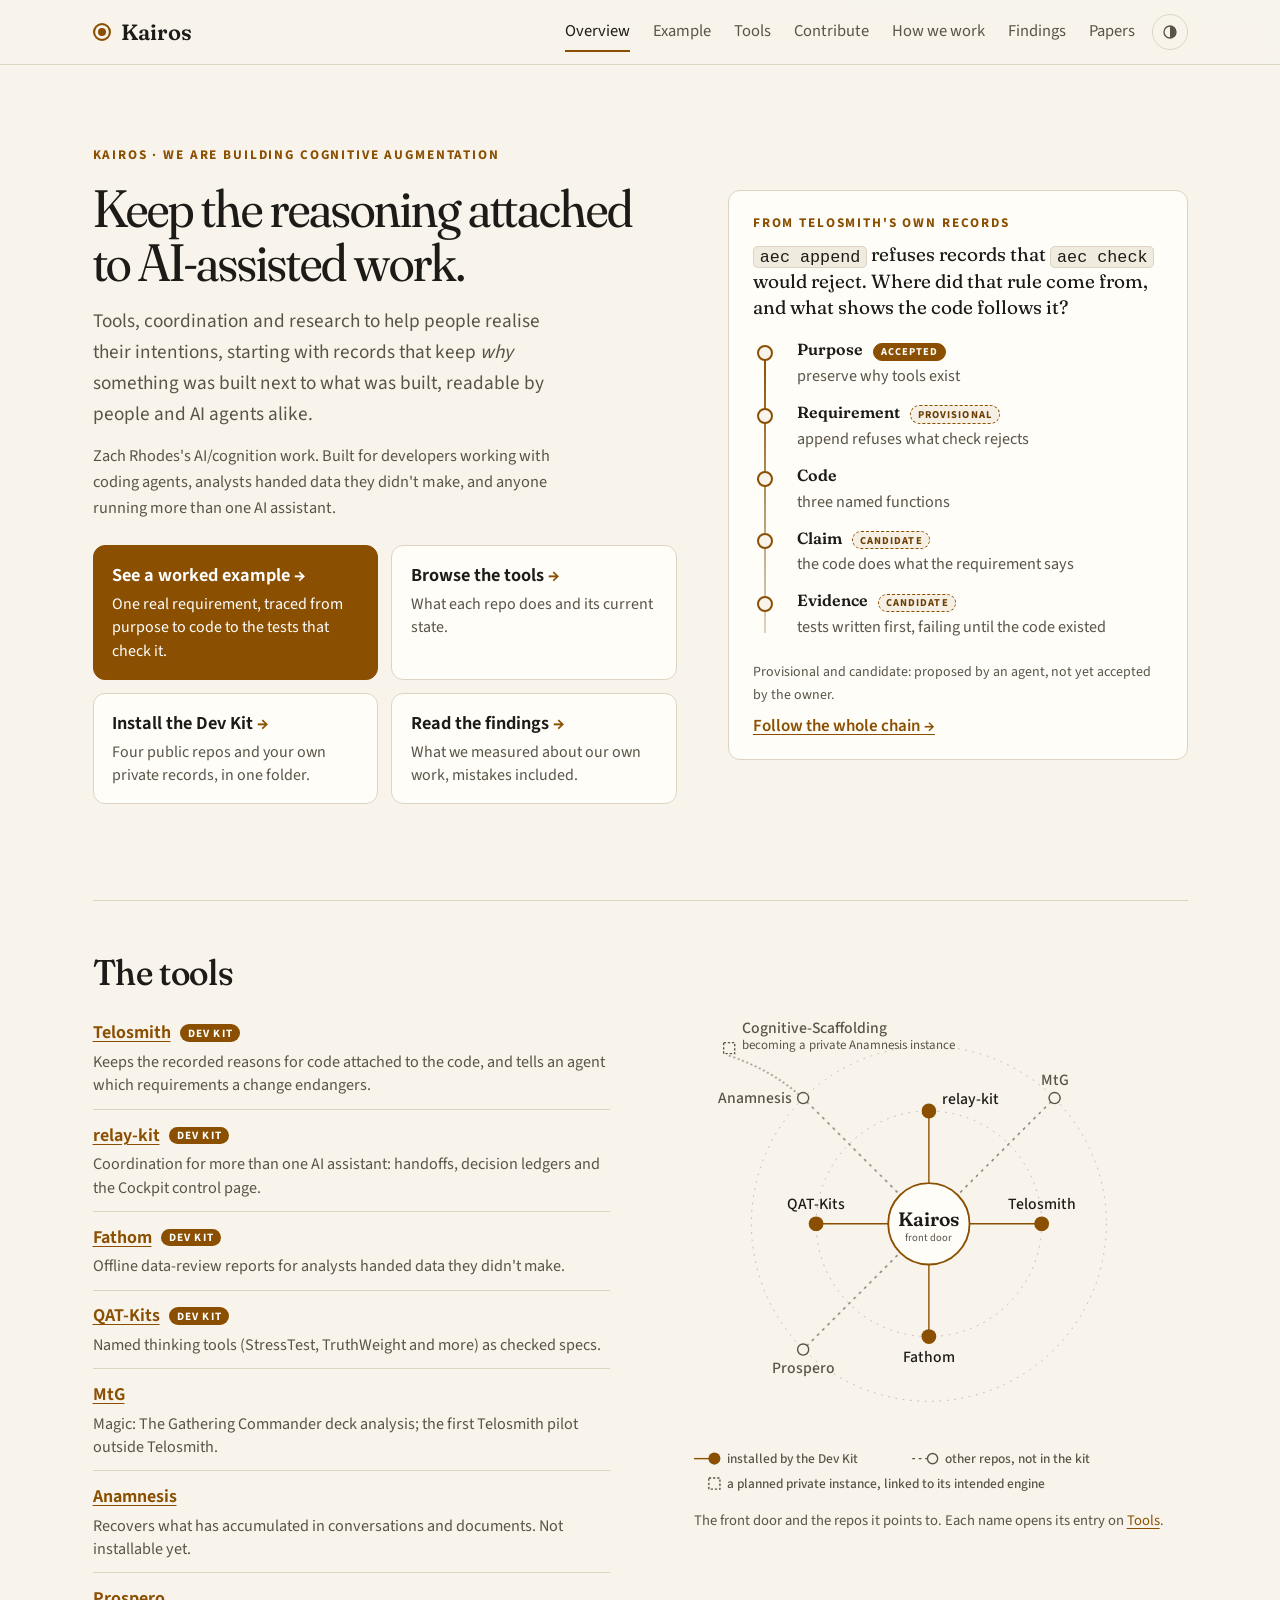
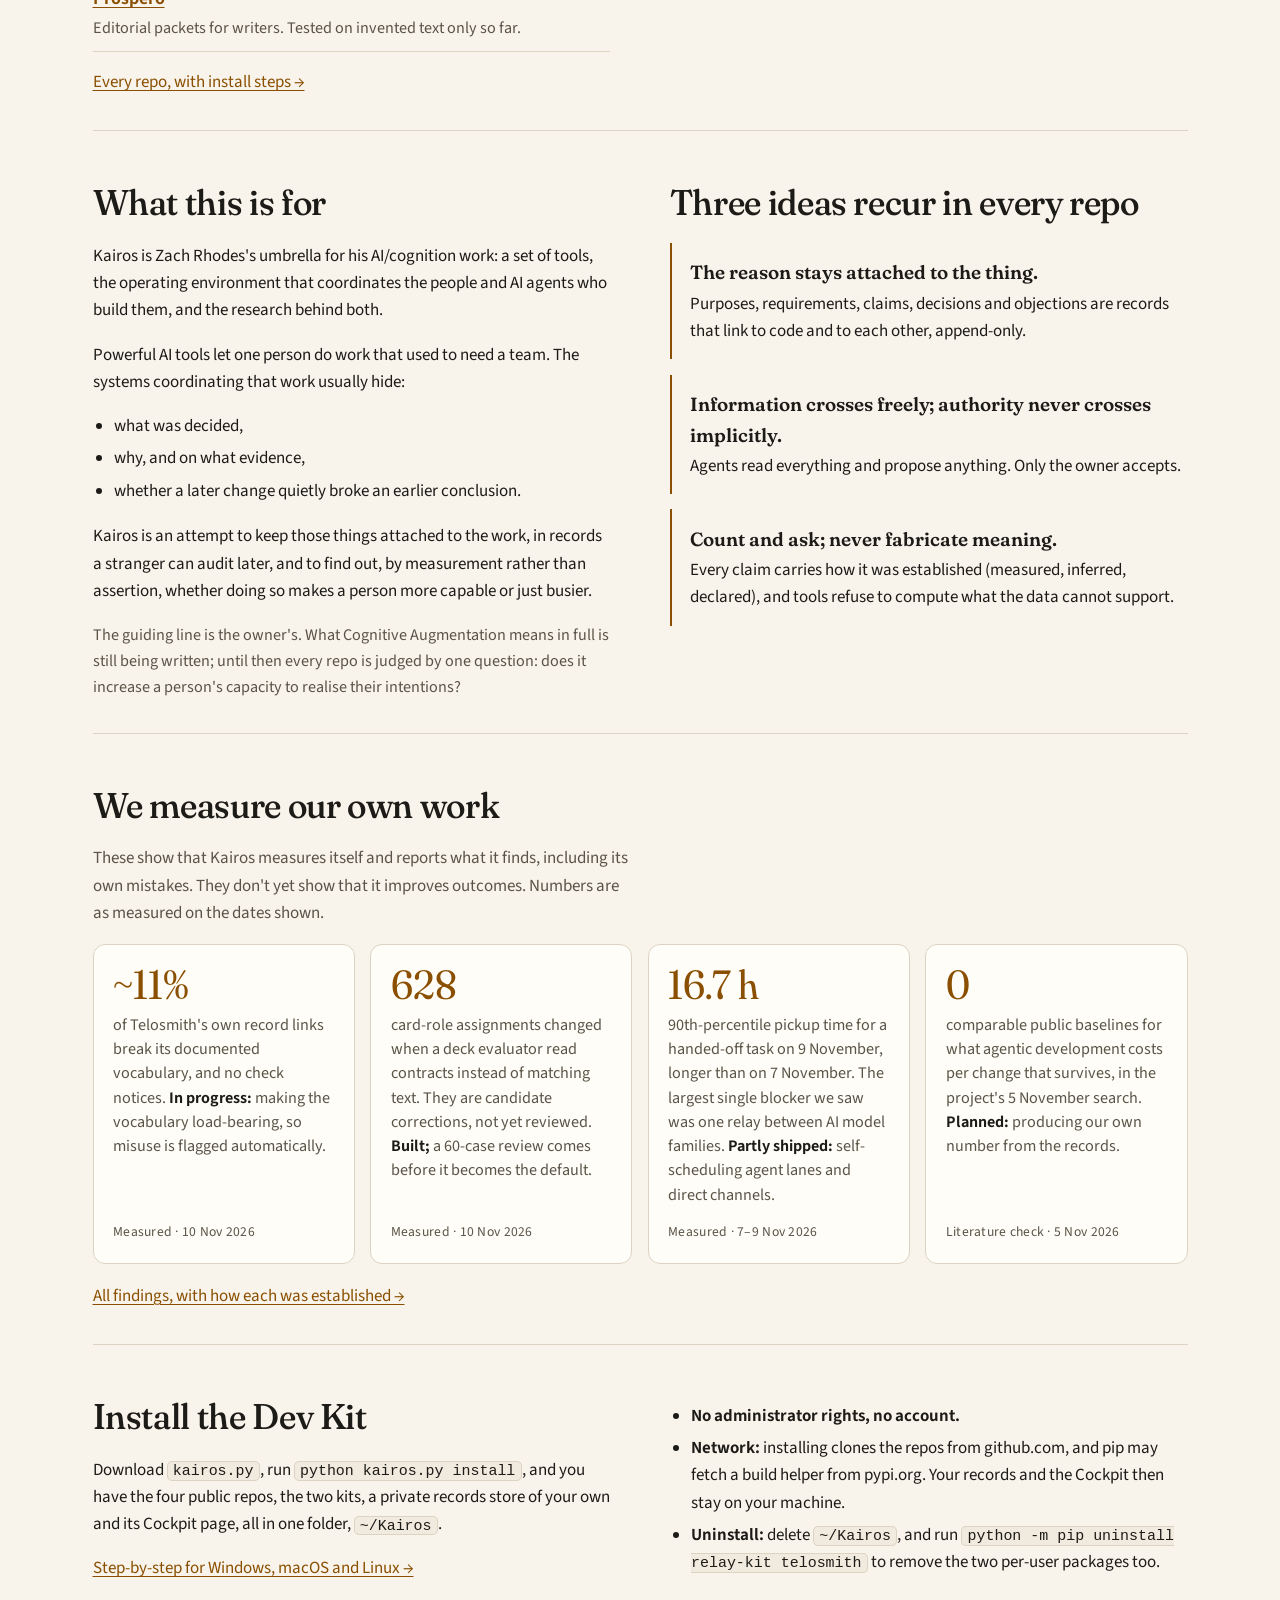
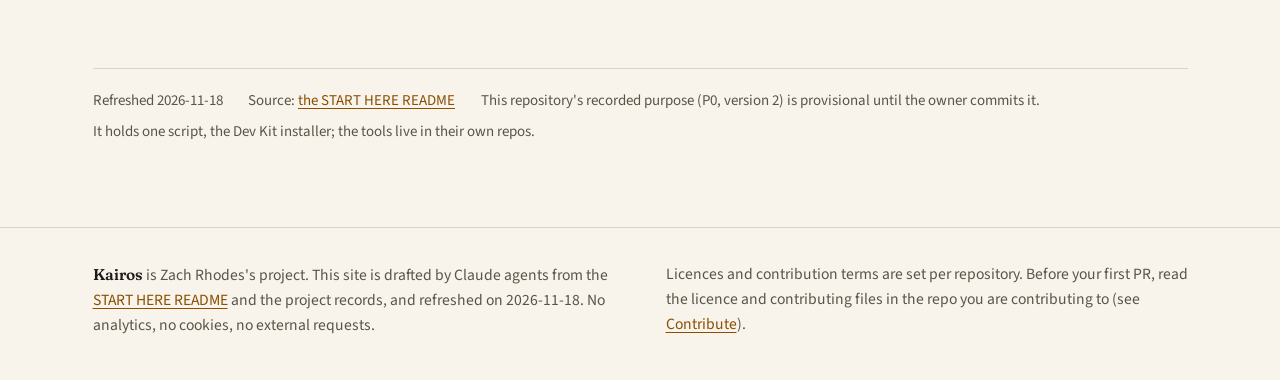
==== docs/index.html @ d4d21a5c "Solid badge for accepted records; brighter step titles in the front-page preview Co-Authored-By: Cla" ====
<!DOCTYPE html>
<html lang="en" class="no-js">
<head>
<meta charset="utf-8">
<meta name="viewport" content="width=device-width, initial-scale=1">
<title>Kairos: building Cognitive Augmentation</title>
<meta name="description" content="Kairos is Zach Rhodes's AI/cognition work: tools, coordination and research to help people realise their intentions.">
<link rel="preload" href="assets/fonts/fraunces.woff2" as="font" type="font/woff2" crossorigin>
<link rel="icon" href="assets/favicon.svg" type="image/svg+xml">
<link rel="stylesheet" href="site.css">
</head>
<body>
<a class="skip" href="#main">Skip to content</a>
<header class="site-header">
  <div class="bar">
    <a class="wordmark" href="index.html"><span class="mark" aria-hidden="true"></span><span class="name">Kairos</span></a>
    <button class="nav-toggle" type="button" aria-expanded="false" aria-controls="site-nav">Menu</button>
    <nav class="site-nav" id="site-nav" aria-label="Site">
      <ul>
        <li><a href="index.html" aria-current="page">Overview</a></li>
        <li><a href="example.html">Example</a></li>
        <li><a href="tools.html">Tools</a></li>
        <li><a href="start.html">Contribute</a></li>
        <li><a href="how-we-work.html">How we work</a></li>
        <li><a href="findings.html">Findings</a></li>
        <li><a href="papers.html">Papers</a></li>
      </ul>
    </nav>
    <button class="theme-toggle" type="button" aria-label="Theme: auto"></button>
  </div>
</header>
<main id="main">

<section class="front" aria-labelledby="hero-title">
  <div class="copy">
    <p class="eyebrow">Kairos &middot; We are building Cognitive Augmentation</p>
    <h1 id="hero-title">Keep the reasoning attached to AI&#8209;assisted work.</h1>
    <p class="lede">Tools, coordination and research to help people realise their intentions, starting with records that keep <em>why</em> something was built next to what was built, readable by people and AI agents alike.</p>
    <p class="about">Zach Rhodes's AI/cognition work. Built for developers working with coding agents, analysts handed data they didn't make, and anyone running more than one AI assistant.</p>
    <nav aria-label="Where to start">
      <ul class="doors">
        <li class="primary"><a href="example.html"><span class="door-title">See a worked example</span><span class="door-text">One real requirement, traced from purpose to code to the tests that check it.</span></a></li>
        <li><a href="#tools"><span class="door-title">Browse the tools</span><span class="door-text">What each repo does and its current state.</span></a></li>
        <li><a href="tools.html#devkit"><span class="door-title">Install the Dev Kit</span><span class="door-text">Four public repos and your own private records, in one folder.</span></a></li>
        <li><a href="findings.html"><span class="door-title">Read the findings</span><span class="door-text">What we measured about our own work, mistakes included.</span></a></li>
      </ul>
    </nav>
  </div>
  <aside class="preview" aria-labelledby="preview-title">
    <p class="eyebrow" id="preview-title">From Telosmith's own records</p>
    <p class="q"><code>aec append</code> refuses records that <code>aec check</code> would reject. Where did that rule come from, and what shows the code follows it?</p>
    <ol class="chain">
      <li class="step"><p class="step-kind">Purpose <span class="tag tag-ok">accepted</span></p><p>preserve why tools exist</p></li>
      <li class="step"><p class="step-kind">Requirement <span class="tag">provisional</span></p><p>append refuses what check rejects</p></li>
      <li class="step"><p class="step-kind">Code</p><p>three named functions</p></li>
      <li class="step"><p class="step-kind">Claim <span class="tag">candidate</span></p><p>the code does what the requirement says</p></li>
      <li class="step"><p class="step-kind">Evidence <span class="tag">candidate</span></p><p>tests written first, failing until the code existed</p></li>
    </ol>
    <p class="preview-note">Provisional and candidate: proposed by an agent, not yet accepted by the owner.</p>
    <p class="more"><a href="example.html">Follow the whole chain &rarr;</a></p>
  </aside>
</section>

<section class="band" id="tools" aria-labelledby="tools-title">
  <h2 id="tools-title">The tools</h2>
  <div class="split">
    <div>
      <ul class="toollist">
        <li><a href="tools.html#telosmith">Telosmith</a> <span class="kit-badge">Dev Kit</span><span>Keeps the recorded reasons for code attached to the code, and tells an agent which requirements a change endangers.</span></li>
        <li><a href="tools.html#relay-kit">relay-kit</a> <span class="kit-badge">Dev Kit</span><span>Coordination for more than one AI assistant: handoffs, decision ledgers and the Cockpit control page.</span></li>
        <li><a href="tools.html#fathom">Fathom</a> <span class="kit-badge">Dev Kit</span><span>Offline data-review reports for analysts handed data they didn't make.</span></li>
        <li><a href="tools.html#qat-kits">QAT-Kits</a> <span class="kit-badge">Dev Kit</span><span>Named thinking tools (StressTest, TruthWeight and more) as checked specs.</span></li>
        <li><a href="tools.html#mtg">MtG</a><span>Magic: The Gathering Commander deck analysis; the first Telosmith pilot outside Telosmith.</span></li>
        <li><a href="tools.html#anamnesis">Anamnesis</a><span>Recovers what has accumulated in conversations and documents. Not installable yet.</span></li>
        <li><a href="tools.html#prospero">Prospero</a><span>Editorial packets for writers. Tested on invented text only so far.</span></li>
      </ul>
      <p class="more"><a href="tools.html">Every repo, with install steps &rarr;</a></p>
    </div>
    <figure class="visual">
  <svg class="map" viewBox="0 0 560 530" role="group" aria-labelledby="map-title" aria-describedby="map-desc">
    <title id="map-title">Map of the Kairos repositories</title>
    <desc id="map-desc">Kairos, the front door, sits at the centre. The Dev Kit installs four public repos, drawn as filled dots on solid lines on the inner ring: relay-kit, Telosmith, Fathom and QAT-Kits. Three other repos, not installed by the kit, are drawn as open dots on dotted lines on the outer ring: Anamnesis, MtG and Prospero. Beyond Anamnesis, joined to it by a dotted line, a small square marks Cognitive-Scaffolding, planned to become the owner's private memory instance of Anamnesis once Anamnesis can create instances. Each name links to its entry on the Tools page.</desc>
    <circle class="ring" cx="280" cy="228" r="122"/>
    <circle class="ring" cx="280" cy="228" r="192"/>
    <path class="spoke" d="M280 228L280 106"/>
    <path class="spoke" d="M280 228L402 228"/>
    <path class="spoke" d="M280 228L280 350"/>
    <path class="spoke" d="M280 228L158 228"/>
    <path class="spoke far" d="M280 228L416 92"/>
    <path class="spoke far" d="M280 228L144 364"/>
    <path class="spoke far" d="M280 228L144 92"/>
    <path class="spoke far inst" d="M139 88Q110 62 64 46"/>
    <g class="hub"><circle cx="280" cy="228" r="44"/><text x="280" y="230">Kairos</text><text class="sub" x="280" y="247">front door</text></g>
    <a href="tools.html#relay-kit" class="node kit"><circle class="dot" cx="280" cy="106" r="8"/><text x="294" y="98" text-anchor="start">relay-kit</text></a>
    <a href="tools.html#telosmith" class="node kit"><circle class="dot" cx="402" cy="228" r="8"/><text x="402" y="212" text-anchor="middle">Telosmith</text></a>
    <a href="tools.html#fathom" class="node kit"><circle class="dot" cx="280" cy="350" r="8"/><text x="280" y="377" text-anchor="middle">Fathom</text></a>
    <a href="tools.html#qat-kits" class="node kit"><circle class="dot" cx="158" cy="228" r="8"/><text x="158" y="212" text-anchor="middle">QAT-Kits</text></a>
    <a href="tools.html#mtg" class="node far" aria-label="MtG: Magic: The Gathering Commander deck analysis"><circle class="dot" cx="416" cy="92" r="6"/><text x="416" y="78" text-anchor="middle">MtG</text></a>
    <a href="tools.html#anamnesis" class="node far"><circle class="dot" cx="144" cy="92" r="6"/><text x="132" y="97" text-anchor="end">Anamnesis</text></a>
    <a href="tools.html#prospero" class="node far"><circle class="dot" cx="144" cy="364" r="6"/><text x="144" y="389" text-anchor="middle">Prospero</text></a>
    <a href="tools.html#cognitive-scaffolding" class="node far inst"><rect class="dot" x="58" y="32" width="12" height="12"/><text x="78" y="22" text-anchor="start">Cognitive-Scaffolding</text><text class="sub" x="78" y="39" text-anchor="start">becoming a private Anamnesis instance</text></a>
    <g class="legend" aria-hidden="true">
      <path class="spoke-key" d="M26 482h22"/><circle class="dot-kit" cx="48" cy="482" r="6.5"/><text x="62" y="487">installed by the Dev Kit</text>
      <path class="spoke-key far" d="M262 482h22"/><circle class="dot-far" cx="284" cy="482" r="5.5"/><text x="297" y="487">other repos, not in the kit</text>
      <rect class="dot-inst" x="42" y="503" width="12" height="12"/><text x="62" y="514">a planned private instance, linked to its intended engine</text>
    </g>
  </svg>
    <figcaption>The front door and the repos it points to. Each name opens its entry on <a href="tools.html">Tools</a>.</figcaption>
  </figure>
  </div>
</section>

<section class="band" aria-labelledby="problem">
  <div class="split">
    <div>
      <h2 id="problem">What this is for</h2>
      <p>Kairos is Zach Rhodes's umbrella for his AI/cognition work: a set of tools, the operating environment that coordinates the people and AI agents who build them, and the research behind both.</p>
      <p>Powerful AI tools let one person do work that used to need a team. The systems coordinating that work usually hide:</p>
      <ul>
        <li>what was decided,</li>
        <li>why, and on what evidence,</li>
        <li>whether a later change quietly broke an earlier conclusion.</li>
      </ul>
      <p>Kairos is an attempt to keep those things attached to the work, in records a stranger can audit later, and to find out, by measurement rather than assertion, whether doing so makes a person more capable or just busier.</p>
      <p class="aside">The guiding line is the owner's. What Cognitive Augmentation means in full is still being written; until then every repo is judged by one question: does it increase a person's capacity to realise their intentions?</p>
    </div>
    <div>
      <h2>Three ideas recur in every repo</h2>
      <ul class="ideas">
        <li><b>The reason stays attached to the thing.</b> Purposes, requirements, claims, decisions and objections are records that link to code and to each other, append-only.</li>
        <li><b>Information crosses freely; authority never crosses implicitly.</b> Agents read everything and propose anything. Only the owner accepts.</li>
        <li><b>Count and ask; never fabricate meaning.</b> Every claim carries how it was established (measured, inferred, declared), and tools refuse to compute what the data cannot support.</li>
      </ul>
    </div>
  </div>
</section>

<section class="band" aria-labelledby="findings">
  <h2 id="findings">We measure our own work</h2>
  <p class="lede-small">These show that Kairos measures itself and reports what it finds, including its own mistakes. They don't yet show that it improves outcomes. Numbers are as measured on the dates shown.</p>
  <ul class="highlights">
    <li><a href="findings.html#ontology"><span class="num">~11%</span><span class="hl-text">of Telosmith's own record links break its documented vocabulary, and no check notices. <b>In progress:</b> making the vocabulary load-bearing, so misuse is flagged automatically.</span><span class="hl-meta">Measured &middot; 10 Nov 2026</span></a></li>
    <li><a href="findings.html#grounding"><span class="num">628</span><span class="hl-text">card-role assignments changed when a deck evaluator read contracts instead of matching text. They are candidate corrections, not yet reviewed. <b>Built;</b> a 60-case review comes before it becomes the default.</span><span class="hl-meta">Measured &middot; 10 Nov 2026</span></a></li>
    <li><a href="findings.html#relay"><span class="num">16.7&nbsp;h</span><span class="hl-text">90th-percentile pickup time for a handed-off task on 9 November, longer than on 7 November. The largest single blocker we saw was one relay between AI model families. <b>Partly shipped:</b> self-scheduling agent lanes and direct channels.</span><span class="hl-meta">Measured &middot; 7&ndash;9 Nov 2026</span></a></li>
    <li><a href="findings.html#tokens"><span class="num">0</span><span class="hl-text">comparable public baselines for what agentic development costs per change that survives, in the project's 5 November search. <b>Planned:</b> producing our own number from the records.</span><span class="hl-meta">Literature check &middot; 5 Nov 2026</span></a></li>
  </ul>
  <p class="more"><a href="findings.html">All findings, with how each was established &rarr;</a></p>
</section>

<section class="band" aria-labelledby="devkit-title">
  <div class="split">
    <div>
      <h2 id="devkit-title">Install the Dev Kit</h2>
      <p>Download <code>kairos.py</code>, run <code>python kairos.py install</code>, and you have the four public repos, the two kits, a private records store of your own and its Cockpit page, all in one folder, <code>~/Kairos</code>.</p>
      <p><a href="tools.html#devkit">Step-by-step for Windows, macOS and Linux &rarr;</a></p>
    </div>
    <div>
      <ul>
        <li><b>No administrator rights, no account.</b></li>
        <li><b>Network:</b> installing clones the repos from github.com, and pip may fetch a build helper from pypi.org. Your records and the Cockpit then stay on your machine.</li>
        <li><b>Uninstall:</b> delete <code>~/Kairos</code>, and run <code>python -m pip uninstall relay-kit telosmith</code> to remove the two per-user packages too.</li>
      </ul>
    </div>
  </div>
</section>

<p class="status-strip" aria-label="Site status">
  <span>Refreshed 2026-11-18</span>
  <span>Source: <a href="https://github.com/eraevous/kairos/blob/main/README.md">the START HERE README</a></span>
  <span>This repository's recorded purpose (P0, version 2) is provisional until the owner commits it.</span>
  <span>It holds one script, the Dev Kit installer; the tools live in their own repos.</span>
</p>

</main>

<footer class="site-footer">
  <div class="inner">
    <p><span class="name">Kairos</span> is Zach Rhodes's project. This site is drafted by Claude agents from the <a href="https://github.com/eraevous/kairos/blob/main/README.md">START HERE README</a> and the project records, and refreshed on 2026-11-18. No analytics, no cookies, no external requests.</p>
    <p>Licences and contribution terms are set per repository. Before your first PR, read the licence and contributing files in the repo you are contributing to (see <a href="start.html#cla">Contribute</a>).</p>
  </div>
</footer>

<script src="site.js"></script>
</body>
</html>
---- docs/site.css ----
/* Kairos landing site. One stylesheet, no external requests.
   Direction "Instrument" (HO-KAI-20261118-07CY): dark-first editorial, warm paper in light mode,
   amber accent kept from the Cockpit theme (assets/theme-amber.json).
   Type: Fraunces (display) and Source Sans 3 (text), self-hosted under assets/fonts/ (SIL OFL 1.1).
   Theme: follows the system unless the visitor picks one; site.js sets [data-theme] on <html>.
   Every colour pair used for text meets WCAG AA (4.5:1 body, 3:1 large); see the PR for the measured ratios. */

@font-face {
  font-family: "Fraunces";
  src: url("assets/fonts/fraunces.woff2") format("woff2");
  font-weight: 300 700;
  font-display: swap;
}
@font-face {
  font-family: "Source Sans 3";
  src: url("assets/fonts/sourcesans3.woff2") format("woff2");
  font-weight: 200 900;
  font-display: swap;
}

/* ------------------------------------------------------------ tokens */

:root {
  --serif: "Fraunces", Georgia, "Times New Roman", serif;
  --sans: "Source Sans 3", system-ui, -apple-system, "Segoe UI", Roboto, sans-serif;
  --mono: ui-monospace, "SF Mono", "Cascadia Mono", Menlo, Consolas, monospace;

  /* dark (default) */
  --bg: #0f1115;
  --surface: #171b22;
  --surface-2: #1e232c;
  --ink: #ece6da;
  --mute: #aaa497;
  --line: #2c323c;
  --accent: #f0b552;
  --accent-ink: #1a1205;     /* text on a filled accent */
  --accent-soft: rgba(240, 181, 82, .12);
  --link: #f3c172;
  --code-bg: #12151b;
  --label-ink: #f5d08f;
  --label-bg: rgba(240, 181, 82, .10);
  --glow: rgba(240, 181, 82, .08);
  color-scheme: dark;

  --radius: 12px;
  --wrap: 1180px;
  --gutter: clamp(1.1rem, 4vw, 2.5rem);
  --measure: 68ch;
}

@media (prefers-color-scheme: light) {
  :root:not([data-theme="dark"]) {
    --bg: #f8f4ec;
    --surface: #fffdf8;
    --surface-2: #f1ebdf;
    --ink: #1d1b17;
    --mute: #5a5447;
    --line: #dcd3c2;
    --accent: #8a4f00;
    --accent-ink: #ffffff;
    --accent-soft: rgba(138, 79, 0, .08);
    --link: #8a4f00;
    --code-bg: #f1ebdf;
    --label-ink: #6b3d00;
    --label-bg: rgba(138, 79, 0, .08);
    --glow: rgba(138, 79, 0, .05);
    color-scheme: light;
  }
}
:root[data-theme="light"] {
  --bg: #f8f4ec;
  --surface: #fffdf8;
  --surface-2: #f1ebdf;
  --ink: #1d1b17;
  --mute: #5a5447;
  --line: #dcd3c2;
  --accent: #8a4f00;
  --accent-ink: #ffffff;
  --accent-soft: rgba(138, 79, 0, .08);
  --link: #8a4f00;
  --code-bg: #f1ebdf;
  --label-ink: #6b3d00;
  --label-bg: rgba(138, 79, 0, .08);
  --glow: rgba(138, 79, 0, .05);
  color-scheme: light;
}

/* ------------------------------------------------------------ base */

*, *::before, *::after { box-sizing: border-box; }

html {
  background: var(--bg);
  color: var(--ink);
  font: 400 1.0625rem/1.6 var(--sans);
  -webkit-text-size-adjust: 100%;
  text-rendering: optimizeLegibility;
}
body {
  margin: 0;
  min-height: 100vh;
  display: flex;
  flex-direction: column;
  background: radial-gradient(1100px 620px at 88% -10%, var(--glow), transparent 70%) no-repeat;
}
main { flex: 1; width: 100%; max-width: var(--wrap); margin: 0 auto; padding: 0 var(--gutter) 4rem; }

h1, h2, h3, h4 { font-family: var(--serif); font-weight: 500; line-height: 1.15; letter-spacing: -.01em; margin: 2.2em 0 .55em; text-wrap: balance; }
h1 { font-size: clamp(2.3rem, 5vw, 3.6rem); font-weight: 400; letter-spacing: -.02em; font-variation-settings: "opsz" 144; margin-top: 0; }
h2 { font-size: clamp(1.6rem, 3vw, 2.1rem); font-variation-settings: "opsz" 72; }
h3 { font-size: 1.3rem; font-variation-settings: "opsz" 36; }
h4 { font-family: var(--sans); font-size: .8rem; font-weight: 700; text-transform: uppercase; letter-spacing: .1em; color: var(--mute); margin: 1.4em 0 .5em; }

p, li, dd, figcaption { max-width: var(--measure); }
p { margin: 0 0 1em; }
ul, ol { padding-left: 1.25rem; margin: 0 0 1.1em; }
li { margin: .3em 0; }
li > ul, li > ol { margin: .3em 0 .4em; }
b, strong { font-weight: 650; }
em { font-style: italic; }

a { color: var(--link); text-decoration-thickness: 1px; text-underline-offset: .18em; }
a:hover { text-decoration-thickness: 2px; }
:focus-visible { outline: 3px solid var(--accent); outline-offset: 3px; border-radius: 4px; }

code { font-family: var(--mono); font-size: .88em; background: var(--code-bg); border: 1px solid var(--line); border-radius: 5px; padding: .05em .35em; overflow-wrap: anywhere; }
pre { background: var(--code-bg); border: 1px solid var(--line); border-radius: 10px; padding: .9rem 1rem; overflow-x: auto; max-width: 100%; font-size: .85rem; line-height: 1.55; -webkit-overflow-scrolling: touch; }
pre code { background: none; border: 0; padding: 0; font-size: inherit; overflow-wrap: normal; white-space: pre; }
hr { border: 0; border-top: 1px solid var(--line); margin: 2.5rem 0; }
img { max-width: 100%; height: auto; }

.skip { position: absolute; left: -9999px; top: .75rem; z-index: 10; background: var(--accent); color: var(--accent-ink); padding: .55rem 1rem; border-radius: 8px; font-weight: 650; }
.skip:focus { left: .75rem; }
.visually-hidden { position: absolute !important; width: 1px; height: 1px; overflow: hidden; clip: rect(0 0 0 0); white-space: nowrap; }

/* ------------------------------------------------------------ header */

.site-header { border-bottom: 1px solid var(--line); background: color-mix(in srgb, var(--bg) 88%, transparent); position: sticky; top: 0; z-index: 5; backdrop-filter: blur(8px); -webkit-backdrop-filter: blur(8px); }
.site-header .bar { max-width: var(--wrap); margin: 0 auto; padding: 0 var(--gutter); min-height: 64px; display: flex; align-items: center; gap: 1rem; flex-wrap: wrap; }
.wordmark { display: inline-flex; align-items: center; gap: .6rem; color: var(--ink); text-decoration: none; font: 600 1.3rem var(--serif); letter-spacing: .01em; margin-right: auto; padding: .4rem 0; }
.mark { width: 18px; height: 18px; border-radius: 50%; border: 2px solid var(--accent); box-shadow: inset 0 0 0 3px var(--bg), inset 0 0 0 9px var(--accent); flex: none; }
.site-nav ul { list-style: none; margin: 0; padding: 0; display: flex; gap: .25rem 1.35rem; flex-wrap: wrap; }
.site-nav li { margin: 0; }
.site-nav a { color: var(--mute); text-decoration: none; font-size: .97rem; padding: .35rem 0; display: inline-block; border-bottom: 2px solid transparent; }
.site-nav a:hover { color: var(--ink); }
.site-nav a[aria-current="page"] { color: var(--ink); border-bottom-color: var(--accent); }

.theme-toggle, .nav-toggle { font: inherit; font-size: .9rem; color: var(--mute); background: transparent; border: 1px solid var(--line); border-radius: 999px; cursor: pointer; min-height: 36px; }
.theme-toggle { width: 36px; padding: 0; display: inline-grid; place-items: center; }
.theme-toggle svg { width: 18px; height: 18px; }
.theme-toggle:hover, .nav-toggle:hover { color: var(--ink); border-color: var(--mute); }
.nav-toggle { display: none; padding: 0 .9rem; }
.glyph { display: none; }

@media (max-width: 860px) {
  .js .nav-toggle { display: inline-block; }
  .js .site-nav { display: none; flex-basis: 100%; padding: .25rem 0 1rem; }
  .js .site-nav.open { display: block; }
  .site-nav ul { flex-direction: column; gap: 0; }
  .site-nav a { display: block; padding: .6rem 0; font-size: 1.05rem; border-bottom: 1px solid var(--line); }
  .site-nav a[aria-current="page"] { border-bottom-color: var(--line); color: var(--accent); }
}
@media (min-width: 861px) {
  .site-nav { order: 2; }
  .theme-toggle { order: 3; }
}

/* ------------------------------------------------------------ footer */

.site-footer { border-top: 1px solid var(--line); color: var(--mute); font-size: .92rem; }
.site-footer .inner { max-width: var(--wrap); margin: 0 auto; padding: 2rem var(--gutter) 2.5rem; display: grid; gap: .5rem 3rem; grid-template-columns: repeat(auto-fit, minmax(280px, 1fr)); }
.site-footer p { margin: 0; }
.site-footer .name { font-family: var(--serif); font-weight: 600; color: var(--ink); }

/* ------------------------------------------------------------ page header */

.statement { padding: clamp(2.5rem, 7vw, 4.5rem) 0 1.5rem; border-bottom: 1px solid var(--line); margin-bottom: 2rem; }
.statement p { font-size: 1.15rem; color: var(--mute); }
.statement .lede { font-size: clamp(1.15rem, 1.8vw, 1.35rem); color: var(--ink); }
.eyebrow { font: 700 .78rem var(--sans); text-transform: uppercase; letter-spacing: .14em; color: var(--accent); margin: 0 0 1rem; }
.aside { color: var(--mute); font-size: .95rem; }
.lede-small { color: var(--mute); }

/* ------------------------------------------------------------ front page */

.front { display: grid; grid-template-columns: minmax(0, 1.12fr) minmax(0, .88fr); gap: 2rem 3rem; align-items: center; min-height: calc(100svh - 65px); padding: 1.6rem 0 2.5rem; }
.front h1 { font-size: clamp(2.4rem, 4.1vw, 3.3rem); line-height: 1.03; margin: 0; }
.front .lede { font-size: clamp(1.08rem, 1.5vw, 1.2rem); color: var(--mute); max-width: 46ch; margin: 1rem 0 .8rem; }
.front .about { color: var(--mute); font-size: .96rem; max-width: 60ch; margin: 0 0 1.4rem; }
.front .note { font-size: .82rem; color: var(--mute); margin: 1rem 0 0; }

.doors { list-style: none; padding: 0; margin: 0; display: grid; grid-template-columns: 1fr 1fr; gap: .75rem; }
.doors li { margin: 0; max-width: none; }
.doors a { display: block; height: 100%; padding: .9rem 1.1rem .95rem; border: 1px solid var(--line); border-radius: var(--radius); background: var(--surface); color: var(--ink); text-decoration: none; transition: border-color .2s ease, transform .2s ease, background-color .2s ease; }
.doors a:hover { border-color: var(--accent); transform: translateY(-2px); }
.door-title { display: block; font-weight: 650; font-size: 1.08rem; }
.door-title::after { content: " \2192"; color: var(--accent); }
.door-text { display: block; color: var(--mute); font-size: .94rem; line-height: 1.45; margin-top: .15rem; }
.doors .primary a { background: var(--accent); border-color: var(--accent); }
.doors .primary .door-title, .doors .primary .door-title::after, .doors .primary .door-text { color: var(--accent-ink); }

.visual { margin: 0; }
.visual figcaption { color: var(--mute); font-size: .86rem; text-align: center; margin: .4rem auto 0; }

/* the repo map (inline SVG) */
.map { width: 100%; height: auto; display: block; overflow: visible; }
.map .ring { fill: none; stroke: var(--mute); stroke-opacity: .35; stroke-width: 1; stroke-dasharray: 2 6; }
.map .spoke { fill: none; stroke: var(--accent); stroke-width: 1.5; }
.map .spoke.far { stroke: var(--mute); stroke-opacity: .8; stroke-dasharray: 3 5; }
.map .hub circle { fill: var(--surface); stroke: var(--accent); stroke-width: 2; }
.map text { fill: var(--ink); font: 500 17px var(--sans); }
.map .hub text { font: 600 21px var(--serif); text-anchor: middle; }
.map .hub .sub { font: 400 11.5px var(--sans); fill: var(--mute); }
.map .kit .dot { fill: var(--accent); }
.map .far .dot { fill: var(--bg); stroke: var(--mute); stroke-width: 1.5; }
.map .far text { fill: var(--mute); }
.map a:hover text, .map a:focus text { fill: var(--accent); text-decoration: underline; }
.map a:focus { outline: none; }
.map a:focus-visible .dot { stroke: var(--accent); stroke-width: 4; }
.map .legend text { font-size: 14.5px; fill: var(--mute); }
.map .legend .dot-kit { fill: var(--accent); }
.map .legend .dot-far { fill: var(--bg); stroke: var(--mute); stroke-width: 1.5; }
.map .legend .spoke-key { stroke: var(--accent); stroke-width: 1.5; }
.map .legend .spoke-key.far { stroke: var(--mute); stroke-dasharray: 3 4; }
.map .inst .dot, .map .legend .dot-inst { fill: var(--bg); stroke: var(--mute); stroke-width: 1.5; stroke-dasharray: 2.5 2; }
.map .inst .sub { font: 400 14px var(--sans); fill: var(--mute); }
.map .spoke.far.inst { stroke-dasharray: 1.5 3.5; stroke-width: 1.8; }

@media (prefers-reduced-motion: no-preference) {
  .map .spoke { stroke-dasharray: 220; stroke-dashoffset: 220; animation: draw 1.1s cubic-bezier(.3, .7, .3, 1) .15s forwards; }
  .map .spoke.far { stroke-dasharray: 3 5; stroke-dashoffset: 0; animation: fade .9s ease .8s both; }
  .map .node { animation: fade .6s ease both; }
  .map .kit { animation-delay: .7s; }
  .map .far { animation-delay: 1s; }
  .front .copy > * { animation: rise .7s cubic-bezier(.2, .7, .2, 1) both; }
  .front .copy > :nth-child(2) { animation-delay: .06s; }
  .front .copy > :nth-child(3) { animation-delay: .12s; }
  .front .copy > :nth-child(4) { animation-delay: .18s; }
  .front .copy > :nth-child(5) { animation-delay: .24s; }
}
@keyframes draw { to { stroke-dashoffset: 0; } }
@keyframes fade { from { opacity: 0; } to { opacity: 1; } }
@keyframes rise { from { opacity: 0; transform: translateY(10px); } to { opacity: 1; transform: none; } }
@media (prefers-reduced-motion: reduce) {
  *, *::before, *::after { animation: none !important; transition: none !important; scroll-behavior: auto !important; }
}

/* below the fold on the front page */
.band { padding: 3rem 0 1rem; border-top: 1px solid var(--line); }
.band > h2:first-child { margin-top: 0; }
.split { display: grid; grid-template-columns: minmax(0, 1fr) minmax(0, 1fr); gap: 1rem 3.5rem; }
.split > * { min-width: 0; }

.ideas { list-style: none; padding: 0; }
.ideas > li { padding: .85rem 0 .85rem 1.1rem; border-left: 2px solid var(--accent); margin: 0 0 .9rem; }
.ideas > li > b:first-child { display: block; font-family: var(--serif); font-weight: 600; font-size: 1.12rem; margin-bottom: .15rem; }

.highlights { list-style: none; padding: 0; display: grid; grid-template-columns: repeat(auto-fit, minmax(240px, 1fr)); gap: .9rem; }
.highlights li { margin: 0; max-width: none; }
.highlights a { display: flex; flex-direction: column; gap: .45rem; height: 100%; padding: 1.15rem 1.15rem 1.2rem; border: 1px solid var(--line); border-radius: var(--radius); background: var(--surface); color: var(--ink); text-decoration: none; transition: border-color .2s ease; }
.highlights a:hover { border-color: var(--accent); }
.num { font: 400 2.4rem/1 var(--serif); font-variation-settings: "opsz" 144; color: var(--accent); font-variant-numeric: lining-nums; }
.hl-text { color: var(--mute); font-size: .95rem; line-height: 1.5; }
.hl-text b { color: var(--ink); }
.more { margin-top: 1rem; }

.devkit { border: 1px solid var(--line); border-radius: var(--radius); background: var(--surface); padding: 1.4rem 1.5rem; }
.devkit p { margin: .5rem 0 0; }
.devkit .door-title { font-size: 1.25rem; font-family: var(--serif); font-weight: 600; color: var(--ink); text-decoration: none; }

.status-strip { display: flex; flex-wrap: wrap; gap: .4rem 1.5rem; color: var(--mute); font-size: .88rem; border-top: 1px solid var(--line); padding-top: 1.2rem; margin-top: 3rem; max-width: none; }

/* ------------------------------------------------------------ tools (repo cards) */

.repo { display: grid; grid-template-columns: minmax(0, 1.05fr) minmax(0, .95fr); gap: 1rem 2.5rem; padding: 2rem 0; border-top: 1px solid var(--line); scroll-margin-top: 80px; }
.repo > div { min-width: 0; }
.repo:not(:has(.install)) { grid-template-columns: minmax(0, 1fr); }
.repo h3 { margin: 0 0 .5rem; font-size: 1.55rem; }
.repo h3 a { color: var(--ink); text-decoration-color: var(--accent); }
.repo .what { font-size: 1.04rem; }
#devkit { background: var(--surface); border: 1px solid var(--line); border-radius: var(--radius); padding: 1.6rem 1.6rem 1.2rem; margin-bottom: 1rem; }
#devkit h3 { color: var(--accent); }
.repo dl { display: grid; grid-template-columns: max-content minmax(0, 1fr); gap: .5rem 1.2rem; margin: 1rem 0 0; font-size: .97rem; }
.repo dt { color: var(--mute); font-size: .8rem; font-weight: 700; text-transform: uppercase; letter-spacing: .08em; padding-top: .2rem; }
.repo dd { margin: 0; }
.state { display: inline; background: var(--accent-soft); border-radius: 6px; padding: .1rem .4rem; -webkit-box-decoration-break: clone; box-decoration-break: clone; }
.state.pending { background: transparent; border: 1px dashed var(--line); }
.private { font: 500 .85rem var(--sans); color: var(--mute); }
.install h4:first-child { margin-top: .2rem; }
.install > p { font-size: .95rem; color: var(--mute); }

/* ------------------------------------------------------------ findings */

.finding { display: grid; grid-template-columns: minmax(0, 15rem) minmax(0, 1fr); gap: .5rem 2.5rem; padding: 2.2rem 0; border-top: 1px solid var(--line); scroll-margin-top: 80px; }
.finding > * { grid-column: 2; min-width: 0; }
.finding .finding-stat { grid-column: 1; grid-row: 1 / span 8; margin: 0; align-self: start; position: sticky; top: 88px; }
.finding-stat .num { display: block; font-size: clamp(2.4rem, 4vw, 3.2rem); margin-bottom: .5rem; }
.finding-stat .what { color: var(--mute); font-size: .95rem; line-height: 1.45; display: block; }
.finding h3 { margin: 0 0 .7rem; font-size: 1.45rem; }
.finding-fix { background: var(--surface); border: 1px solid var(--line); border-radius: 10px; padding: .9rem 1rem; }
.fix-status { display: inline-block; font: 700 .72rem var(--sans); text-transform: uppercase; letter-spacing: .1em; color: var(--accent-ink); background: var(--accent); border-radius: 999px; padding: .2rem .6rem; margin-right: .4rem; vertical-align: .1em; }
.finding-meta { color: var(--mute); font-size: .88rem; border-left: 2px solid var(--line); padding-left: .8rem; }

/* ------------------------------------------------------------ contribute */

.two-col { display: grid; grid-template-columns: minmax(0, 1fr) minmax(0, 1fr); gap: 1rem 3.5rem; }
.two-col > * { min-width: 0; }
.two-col h2 { margin-top: 0; }
.paths { width: 100%; border-collapse: collapse; font-size: .95rem; margin: .5rem 0 1.5rem; }
.paths th, .paths td { text-align: left; vertical-align: top; padding: .7rem .7rem .7rem 0; border-bottom: 1px solid var(--line); }
.paths th { font-size: .78rem; text-transform: uppercase; letter-spacing: .08em; color: var(--mute); }
.paths td:first-child { font-weight: 650; }
.procedure { padding-left: 0; list-style: none; counter-reset: step; }
.procedure > li { counter-increment: step; position: relative; padding-left: 2.6rem; margin-bottom: 1rem; }
.procedure > li::before { content: counter(step); position: absolute; left: 0; top: .05rem; width: 1.8rem; height: 1.8rem; border-radius: 50%; border: 1px solid var(--accent); color: var(--accent); display: grid; place-items: center; font: 600 .9rem var(--serif); }
.rules-note { background: var(--surface); border: 1px solid var(--line); border-radius: 10px; padding: .8rem 1rem; color: var(--mute); font-size: .95rem; }

/* ------------------------------------------------------------ how we work */

figure { margin: 2rem 0; }
figcaption { color: var(--mute); font-size: .9rem; margin-top: .6rem; }
.frame { border: 1px solid var(--line); border-radius: var(--radius); background: var(--surface); padding: .5rem; overflow: auto; max-height: 80vh; }
.frame.narrow { max-width: 640px; }
.frame img { display: block; margin: 0 auto; border-radius: 6px; }

/* ------------------------------------------------------------ papers */

.paper { padding: 1.5rem 1.6rem; border: 1px solid var(--line); border-radius: var(--radius); background: var(--surface); margin-bottom: 1rem; }
.paper h3 { margin: 0 0 .7rem; }
.links { display: flex; flex-wrap: wrap; gap: .5rem 1.4rem; margin: 1rem 0 0; }
.links a { font-weight: 600; }
.draft-label { display: inline-block; font-size: .9rem; line-height: 1.45; color: var(--label-ink); background: var(--label-bg); border: 1px dashed var(--accent); border-radius: 8px; padding: .45rem .7rem; max-width: var(--measure); }
.draft-label::before { content: "Unreviewed \00b7  "; font-weight: 700; text-transform: uppercase; letter-spacing: .08em; font-size: .75rem; }
.notes-list { margin-top: .5rem; }

.paper-body { max-width: var(--measure); margin-top: 1.5rem; }
.paper-body h1 { font-size: clamp(2rem, 4.4vw, 3rem); margin: 1rem 0 1.2rem; }
.paper-body h2 { margin-top: 2em; }
.paper-body p, .paper-body li { font-size: 1.06rem; line-height: 1.7; }
.paper-body blockquote { margin: 1.5rem 0; padding: .2rem 0 .2rem 1.1rem; border-left: 3px solid var(--accent); color: var(--mute); }
.paper-body table { border-collapse: collapse; width: 100%; font-size: .93rem; margin: 1.2rem 0; display: block; overflow-x: auto; }
.paper-body th, .paper-body td { border-bottom: 1px solid var(--line); padding: .5rem .7rem .5rem 0; text-align: left; vertical-align: top; }
.paper-body th { color: var(--mute); font-size: .8rem; text-transform: uppercase; letter-spacing: .06em; }

/* ------------------------------------------------------------ small screens */

@media (max-width: 960px) {
  .front { grid-template-columns: minmax(0, 1fr); min-height: 0; padding-top: 2rem; }
  .front .visual { max-width: 520px; width: 100%; margin: 0 auto; }
  .split, .two-col, .repo { grid-template-columns: minmax(0, 1fr); }
  .finding { grid-template-columns: minmax(0, 1fr); }
  .finding > *, .finding .finding-stat { grid-column: 1; grid-row: auto; position: static; }
}
@media (max-width: 560px) {
  html { font-size: 1rem; }
  .doors { grid-template-columns: minmax(0, 1fr); }
  .repo dl { grid-template-columns: minmax(0, 1fr); gap: .1rem; }
  .repo dt { padding-top: .6rem; }
  /* Keep the headers in the accessibility tree (scope="col" associations); hide them visually only. */
  .paths thead { position: absolute; width: 1px; height: 1px; overflow: hidden; clip: rect(0 0 0 0); white-space: nowrap; }
  .paths, .paths tbody, .paths tr, .paths td { display: block; width: 100%; }
  .paths tr { border-bottom: 1px solid var(--line); padding: .6rem 0; }
  .paths td { border: 0; padding: .2rem 0; }
  .paths td[data-label]::before { content: attr(data-label); display: block; font-size: .72rem; font-weight: 700; text-transform: uppercase; letter-spacing: .08em; color: var(--mute); }
  #devkit { padding: 1.2rem 1rem; }
}

@media print {
  .site-header, .theme-toggle, .nav-toggle, .skip { display: none; }
  html { background: #fff; color: #000; }
}

/* Without JavaScript the theme follows the system and the toggle has nothing to do. */
.no-js .theme-toggle { display: none; }
.hl-meta { margin-top: auto; padding-top: .4rem; font-size: .8rem; color: var(--mute); letter-spacing: .02em; }
.back { margin: 1.5rem 0 .5rem; }
.back a { text-decoration: none; font-weight: 600; }
.split { align-items: start; }
.split > div > h2:first-child { margin-top: 0; }
.split > div > ul:first-child { margin-top: .4rem; }
@media (max-width: 560px) {
  .front h1 { font-size: clamp(2rem, 9.4vw, 2.6rem); }
  h1 { font-size: clamp(1.9rem, 9vw, 2.4rem); overflow-wrap: break-word; }
}
@media (max-width: 560px) {
  .front { padding-top: 1.4rem; }
  .front .eyebrow { margin-bottom: .6rem; }
  .front .about { font-size: .93rem; margin-bottom: 1.2rem; }
  .door-text { font-size: .9rem; }
  .doors a { padding: .8rem 1rem .85rem; }
}

/* ------------------------------------------------------------ worked example: a chain of records */

.chain { list-style: none; padding: 0; margin: 0 0 2rem; max-width: 760px; position: relative; }
.chain::before { content: ""; position: absolute; left: 11px; top: 14px; bottom: 30px; width: 2px; background: linear-gradient(var(--accent), var(--line)); }
.step { position: relative; padding: 0 0 1.2rem 2.6rem; margin: 0; max-width: none; }
.step::before { content: ""; position: absolute; left: 4px; top: .45rem; width: 16px; height: 16px; border-radius: 50%; background: var(--bg); border: 2px solid var(--accent); }
.step p { margin: 0 0 .35rem; }
.step-kind { font-family: var(--serif); font-weight: 600; font-size: 1.2rem; display: flex; flex-wrap: wrap; align-items: baseline; gap: .2rem .6rem; }
.rid { font: 500 .82rem var(--mono); color: var(--mute); }
.tag { font: 700 .68rem var(--sans); text-transform: uppercase; letter-spacing: .1em; color: var(--label-ink); background: var(--label-bg); border: 1px dashed var(--accent); border-radius: 999px; padding: .1rem .5rem; }
.step-why { color: var(--mute); font-size: .95rem; }

/* front-page preview of the chain */
.preview { background: var(--surface); border: 1px solid var(--line); border-radius: var(--radius); padding: 1.3rem 1.4rem 1.1rem; }
.preview .eyebrow { margin-bottom: .6rem; }
.preview .q { font-family: var(--serif); font-size: 1.12rem; line-height: 1.35; margin: 0 0 1rem; }
.preview .chain { margin: 0 0 .6rem; }
.preview .chain::before { bottom: 18px; }
.preview .step { padding-bottom: .65rem; }
.preview .step p { margin: 0; font-size: .95rem; color: var(--mute); }
.preview .step-kind { font-size: 1rem; color: var(--ink); }
.preview .more { margin: .4rem 0 0; font-weight: 600; }

/* front page: plain list of the tools beside the map */
.toollist { list-style: none; padding: 0; margin: 0; }
.toollist li { padding: .7rem 0; border-bottom: 1px solid var(--line); margin: 0; max-width: none; }
.toollist li:first-child { padding-top: 0; }
.toollist a { font-weight: 650; font-size: 1.06rem; }
.toollist span:not(.kit-badge) { display: block; color: var(--mute); font-size: .95rem; line-height: 1.45; margin-top: .1rem; }
.kit-badge { display: inline-block; font: 700 .66rem var(--sans); text-transform: uppercase; letter-spacing: .1em; color: var(--accent-ink); background: var(--accent); border-radius: 999px; padding: .08rem .45rem; margin-left: .4rem; vertical-align: .15em; }
#tools .visual { align-self: start; }
@media (max-width: 960px) { .front .preview { max-width: 560px; } }
.preview .tag { font-size: .62rem; padding: .05rem .4rem; }
.preview-note { font-size: .82rem; color: var(--mute); margin: .2rem 0 .3rem; }
/* Commands wrap instead of hiding off the right edge; wrapping adds no characters when copied. */
.install pre, #devkit pre { white-space: pre-wrap; overflow-wrap: anywhere; }
.install pre code, #devkit pre code { white-space: inherit; overflow-wrap: anywhere; }
/* An accepted record gets a solid badge so it reads differently from proposals at a glance. */
.tag.tag-ok { color: var(--accent-ink); background: var(--accent); border-style: solid; }
.preview .step p.step-kind { color: var(--ink); }
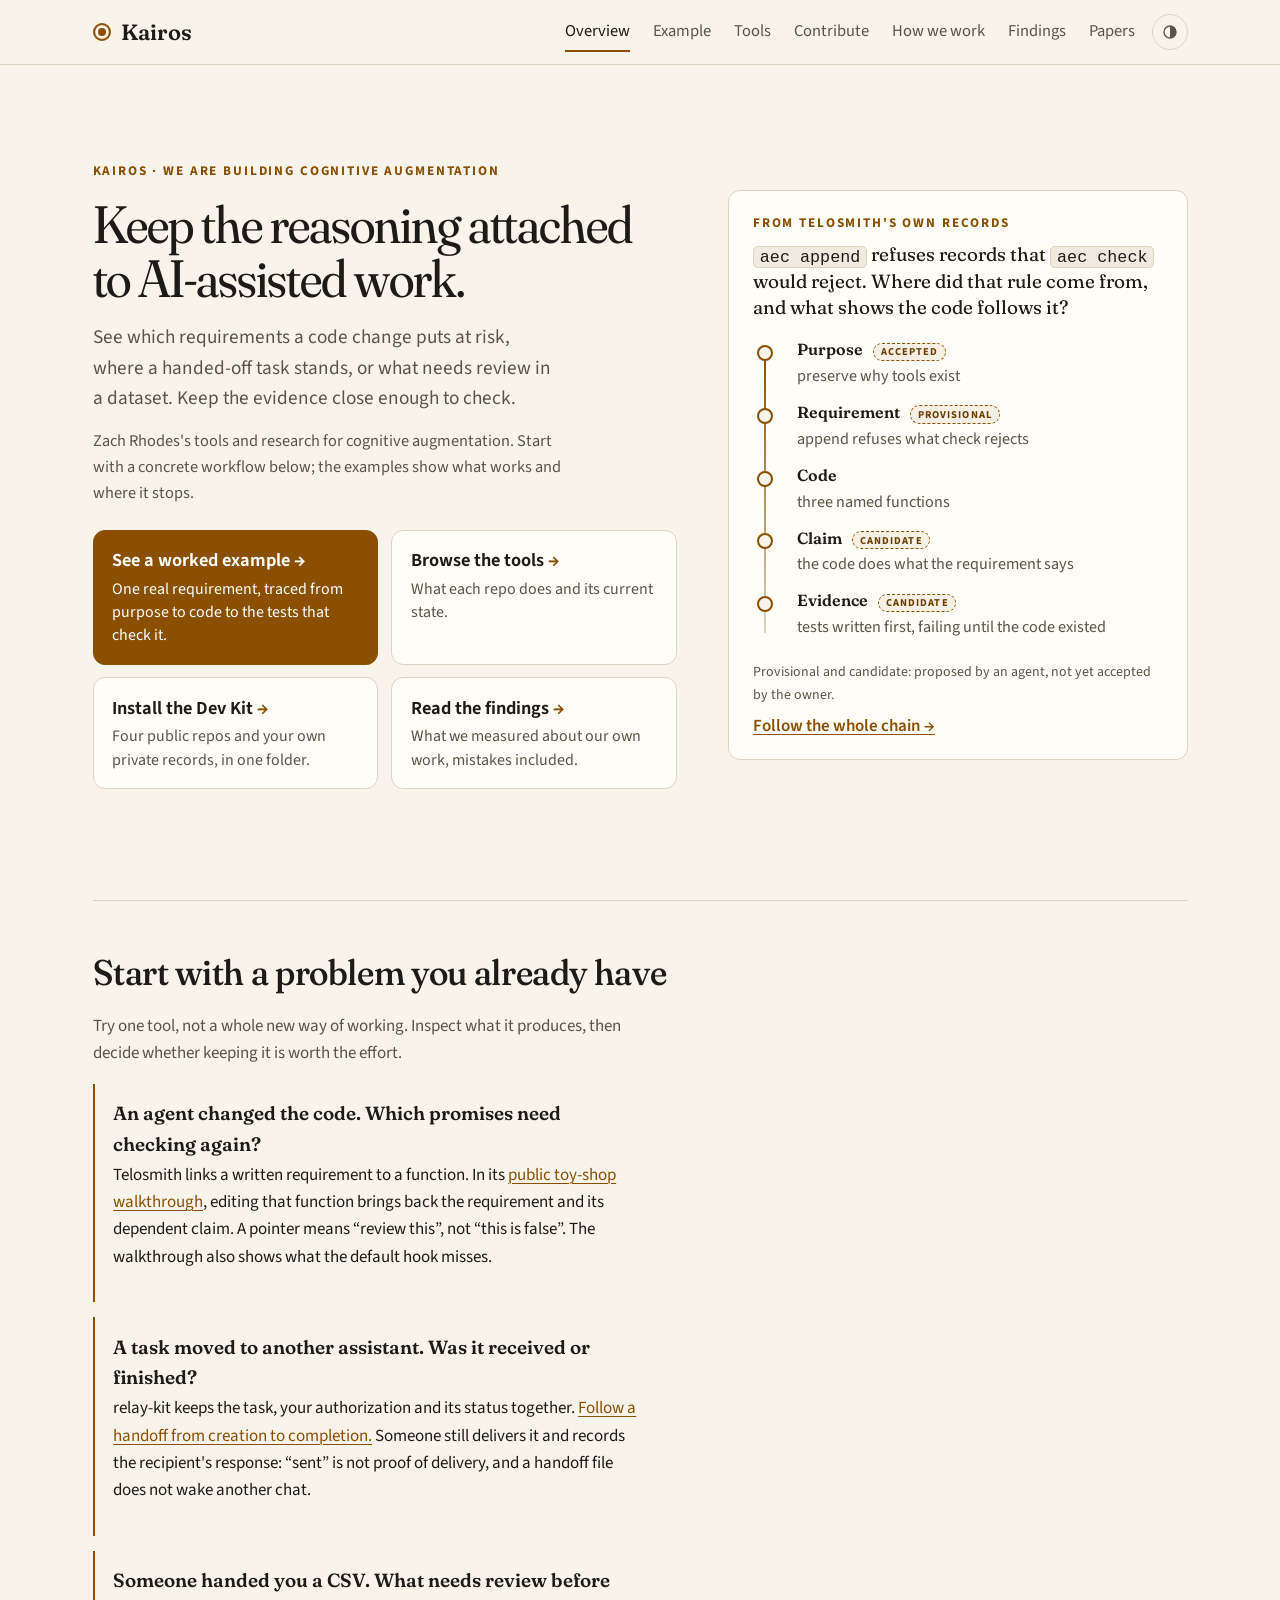
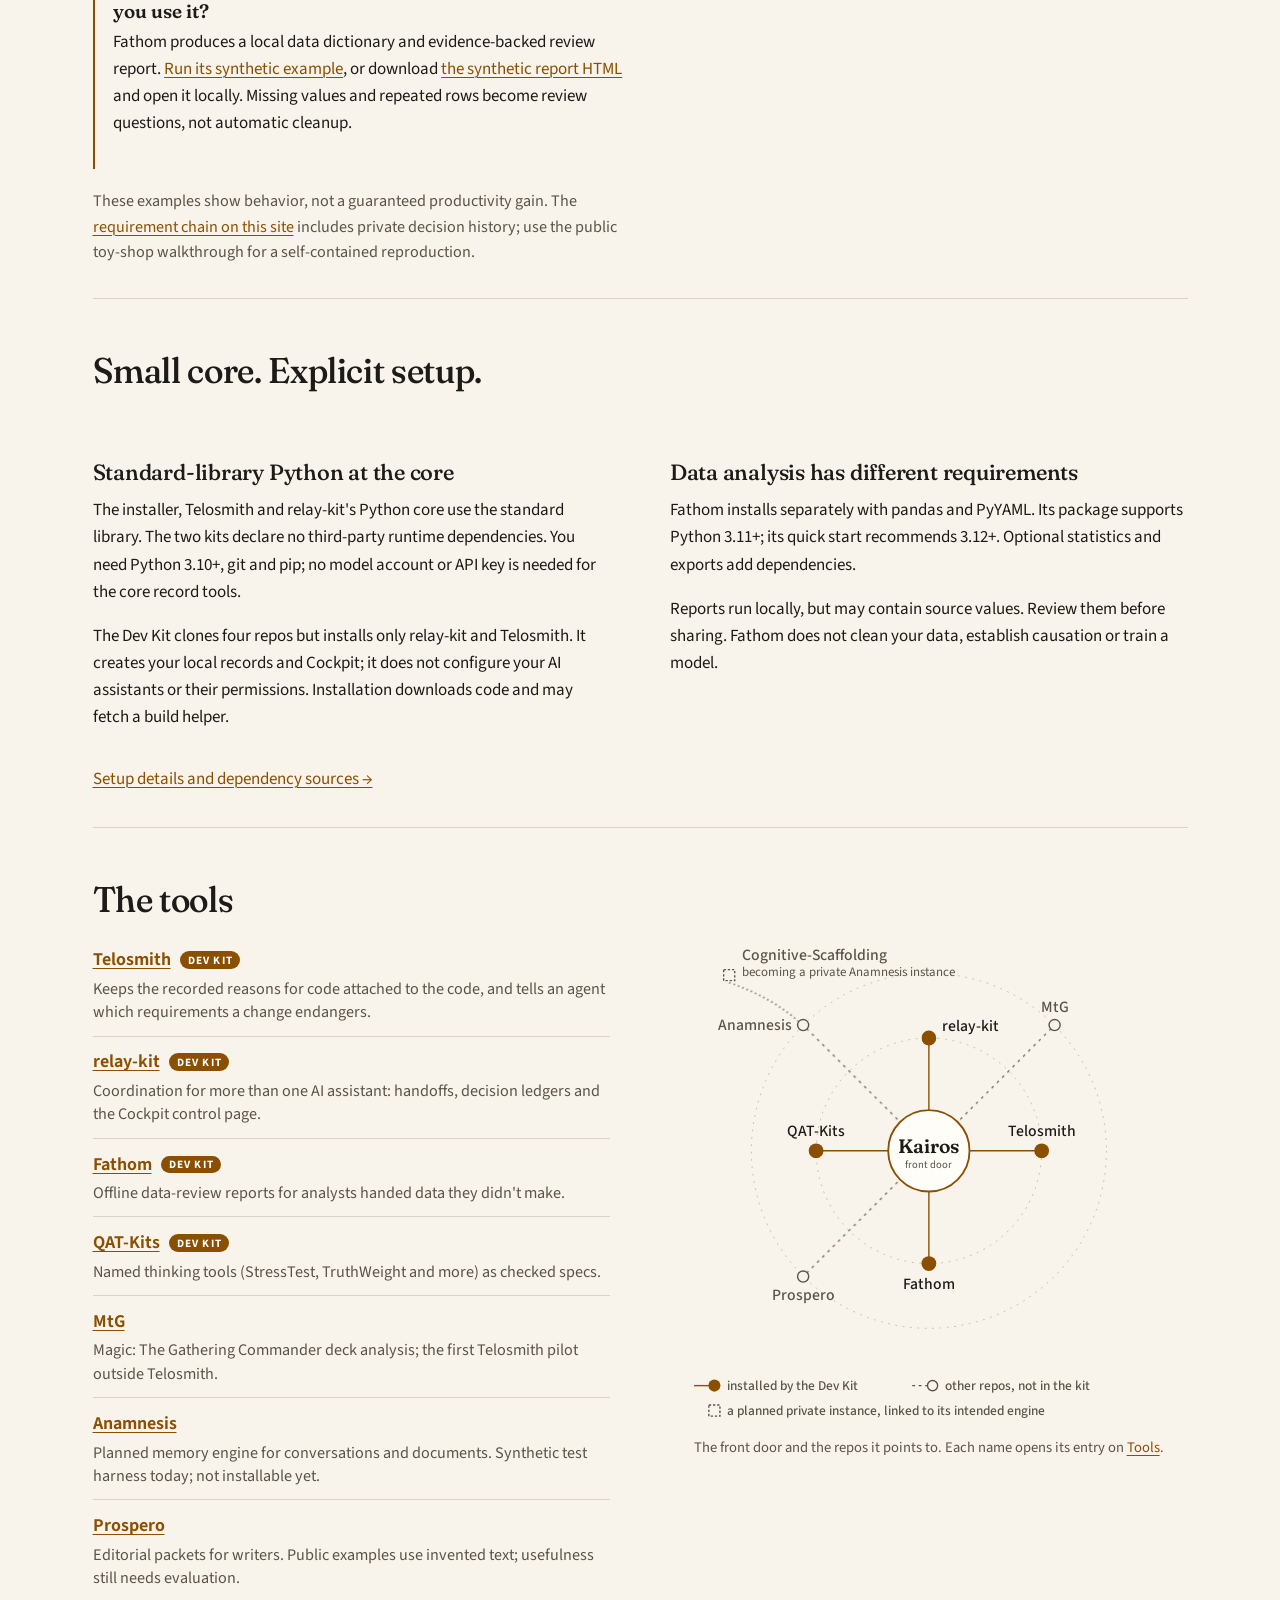
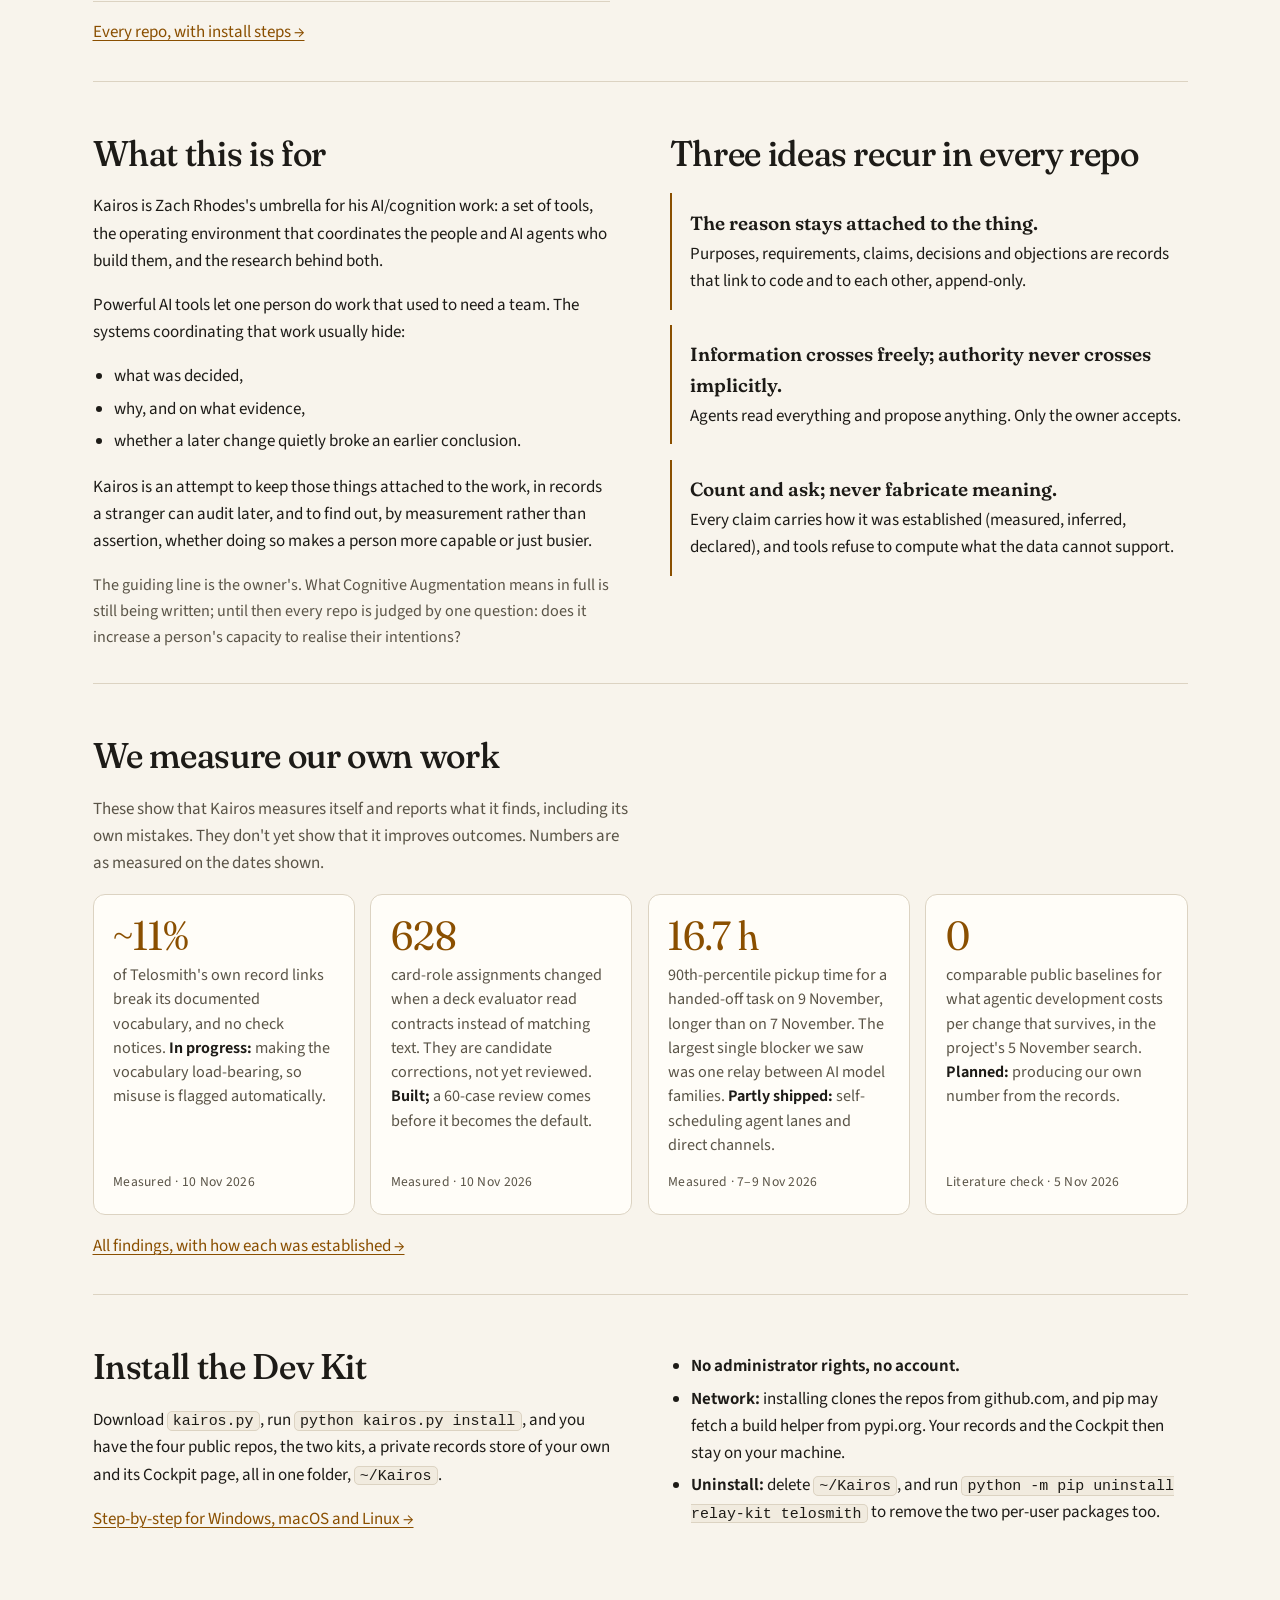
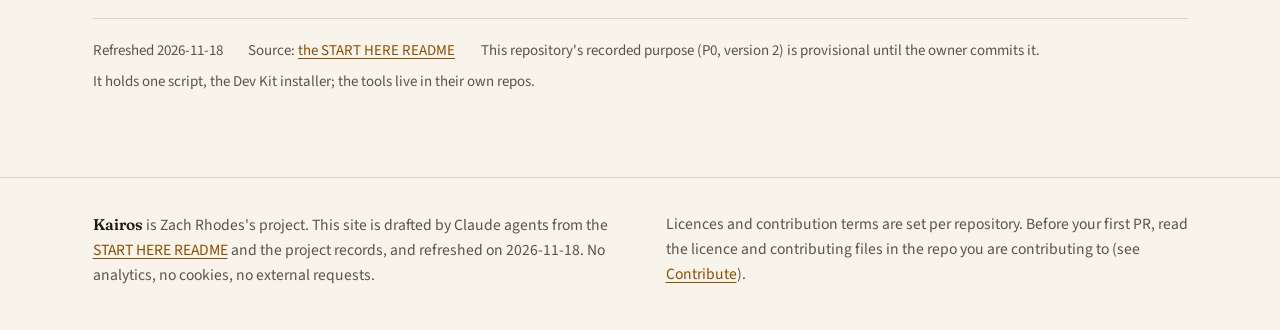
==== commit fda0c8b0: "docs: lead with practical workflows and honest setup limits Agent: chatgpt:abigail#site_copy" ====
--- a/docs/index.html
+++ b/docs/index.html
@@ -35,8 +35,8 @@
   <div class="copy">
     <p class="eyebrow">Kairos &middot; We are building Cognitive Augmentation</p>
     <h1 id="hero-title">Keep the reasoning attached to AI&#8209;assisted work.</h1>
-    <p class="lede">Tools, coordination and research to help people realise their intentions, starting with records that keep <em>why</em> something was built next to what was built, readable by people and AI agents alike.</p>
-    <p class="about">Zach Rhodes's AI/cognition work. Built for developers working with coding agents, analysts handed data they didn't make, and anyone running more than one AI assistant.</p>
+    <p class="lede">See which requirements a code change puts at risk, where a handed-off task stands, or what needs review in a dataset. Keep the evidence close enough to check.</p>
+    <p class="about">Zach Rhodes's tools and research for cognitive augmentation. Start with a concrete workflow below; the examples show what works and where it stops.</p>
     <nav aria-label="Where to start">
       <ul class="doors">
         <li class="primary"><a href="example.html"><span class="door-title">See a worked example</span><span class="door-text">One real requirement, traced from purpose to code to the tests that check it.</span></a></li>
@@ -50,7 +50,7 @@
     <p class="eyebrow" id="preview-title">From Telosmith's own records</p>
     <p class="q"><code>aec append</code> refuses records that <code>aec check</code> would reject. Where did that rule come from, and what shows the code follows it?</p>
     <ol class="chain">
-      <li class="step"><p class="step-kind">Purpose <span class="tag tag-ok">accepted</span></p><p>preserve why tools exist</p></li>
+      <li class="step"><p class="step-kind">Purpose <span class="tag">accepted</span></p><p>preserve why tools exist</p></li>
       <li class="step"><p class="step-kind">Requirement <span class="tag">provisional</span></p><p>append refuses what check rejects</p></li>
       <li class="step"><p class="step-kind">Code</p><p>three named functions</p></li>
       <li class="step"><p class="step-kind">Claim <span class="tag">candidate</span></p><p>the code does what the requirement says</p></li>
@@ -61,6 +61,37 @@
   </aside>
 </section>
 
+<section class="band" aria-labelledby="try-title">
+  <h2 id="try-title">Start with a problem you already have</h2>
+  <p class="lede-small">Try one tool, not a whole new way of working. Inspect what it produces, then decide whether keeping it is worth the effort.</p>
+  <ul class="ideas">
+    <li><b>An agent changed the code. Which promises need checking again?</b>
+      <p>Telosmith links a written requirement to a function. In its <a href="https://github.com/eraevous/Telosmith/blob/main/docs/demo.md">public toy-shop walkthrough</a>, editing that function brings back the requirement and its dependent claim. A pointer means “review this”, not “this is false”. The walkthrough also shows what the default hook misses.</p></li>
+    <li><b>A task moved to another assistant. Was it received or finished?</b>
+      <p>relay-kit keeps the task, your authorization and its status together. <a href="https://github.com/eraevous/relay-kit#a-handoff-start-to-finish">Follow a handoff from creation to completion.</a> Someone still delivers it and records the recipient's response: “sent” is not proof of delivery, and a handoff file does not wake another chat.</p></li>
+    <li><b>Someone handed you a CSV. What needs review before you use it?</b>
+      <p>Fathom produces a local data dictionary and evidence-backed review report. <a href="https://github.com/eraevous/Fathom#try-it-in-five-minutes">Run its synthetic example</a>, or download <a href="https://github.com/eraevous/Fathom/blob/main/docs/demo-report.html">the synthetic report HTML</a> and open it locally. Missing values and repeated rows become review questions, not automatic cleanup.</p></li>
+  </ul>
+  <p class="aside">These examples show behavior, not a guaranteed productivity gain. The <a href="example.html">requirement chain on this site</a> includes private decision history; use the public toy-shop walkthrough for a self-contained reproduction.</p>
+</section>
+
+<section class="band" aria-labelledby="setup-title">
+  <h2 id="setup-title">Small core. Explicit setup.</h2>
+  <div class="split">
+    <div>
+      <h3>Standard-library Python at the core</h3>
+      <p>The installer, Telosmith and relay-kit's Python core use the standard library. The two kits declare no third-party runtime dependencies. You need Python 3.10+, git and pip; no model account or API key is needed for the core record tools.</p>
+      <p>The Dev Kit clones four repos but installs only relay-kit and Telosmith. It creates your local records and Cockpit; it does not configure your AI assistants or their permissions. Installation downloads code and may fetch a build helper.</p>
+    </div>
+    <div>
+      <h3>Data analysis has different requirements</h3>
+      <p>Fathom installs separately with pandas and PyYAML. Its package supports Python 3.11+; its quick start recommends 3.12+. Optional statistics and exports add dependencies.</p>
+      <p>Reports run locally, but may contain source values. Review them before sharing. Fathom does not clean your data, establish causation or train a model.</p>
+    </div>
+  </div>
+  <p class="more"><a href="https://github.com/eraevous/KAIROS#small-core-explicit-setup">Setup details and dependency sources &rarr;</a></p>
+</section>
+
 <section class="band" id="tools" aria-labelledby="tools-title">
   <h2 id="tools-title">The tools</h2>
   <div class="split">
@@ -71,8 +102,8 @@
         <li><a href="tools.html#fathom">Fathom</a> <span class="kit-badge">Dev Kit</span><span>Offline data-review reports for analysts handed data they didn't make.</span></li>
         <li><a href="tools.html#qat-kits">QAT-Kits</a> <span class="kit-badge">Dev Kit</span><span>Named thinking tools (StressTest, TruthWeight and more) as checked specs.</span></li>
         <li><a href="tools.html#mtg">MtG</a><span>Magic: The Gathering Commander deck analysis; the first Telosmith pilot outside Telosmith.</span></li>
-        <li><a href="tools.html#anamnesis">Anamnesis</a><span>Recovers what has accumulated in conversations and documents. Not installable yet.</span></li>
-        <li><a href="tools.html#prospero">Prospero</a><span>Editorial packets for writers. Tested on invented text only so far.</span></li>
+        <li><a href="tools.html#anamnesis">Anamnesis</a><span>Planned memory engine for conversations and documents. Synthetic test harness today; not installable yet.</span></li>
+        <li><a href="tools.html#prospero">Prospero</a><span>Editorial packets for writers. Public examples use invented text; usefulness still needs evaluation.</span></li>
       </ul>
       <p class="more"><a href="tools.html">Every repo, with install steps &rarr;</a></p>
     </div>
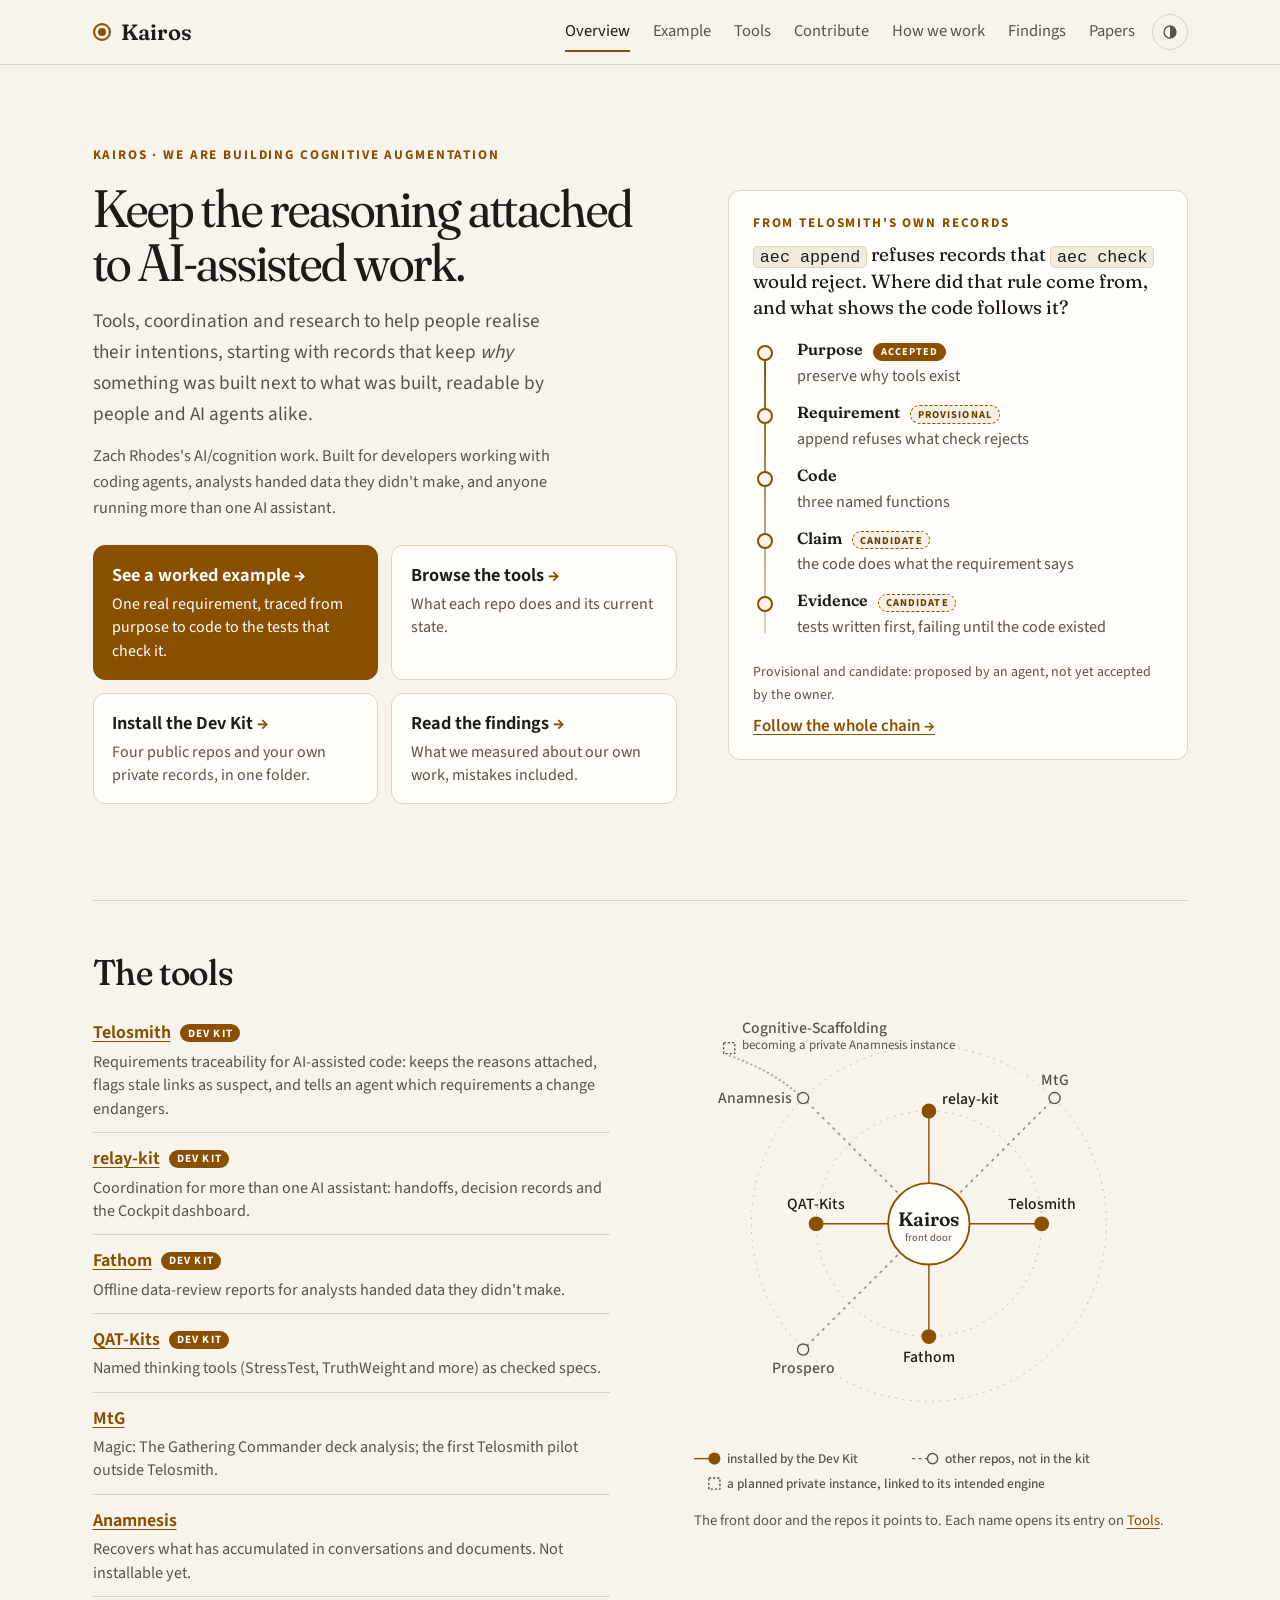
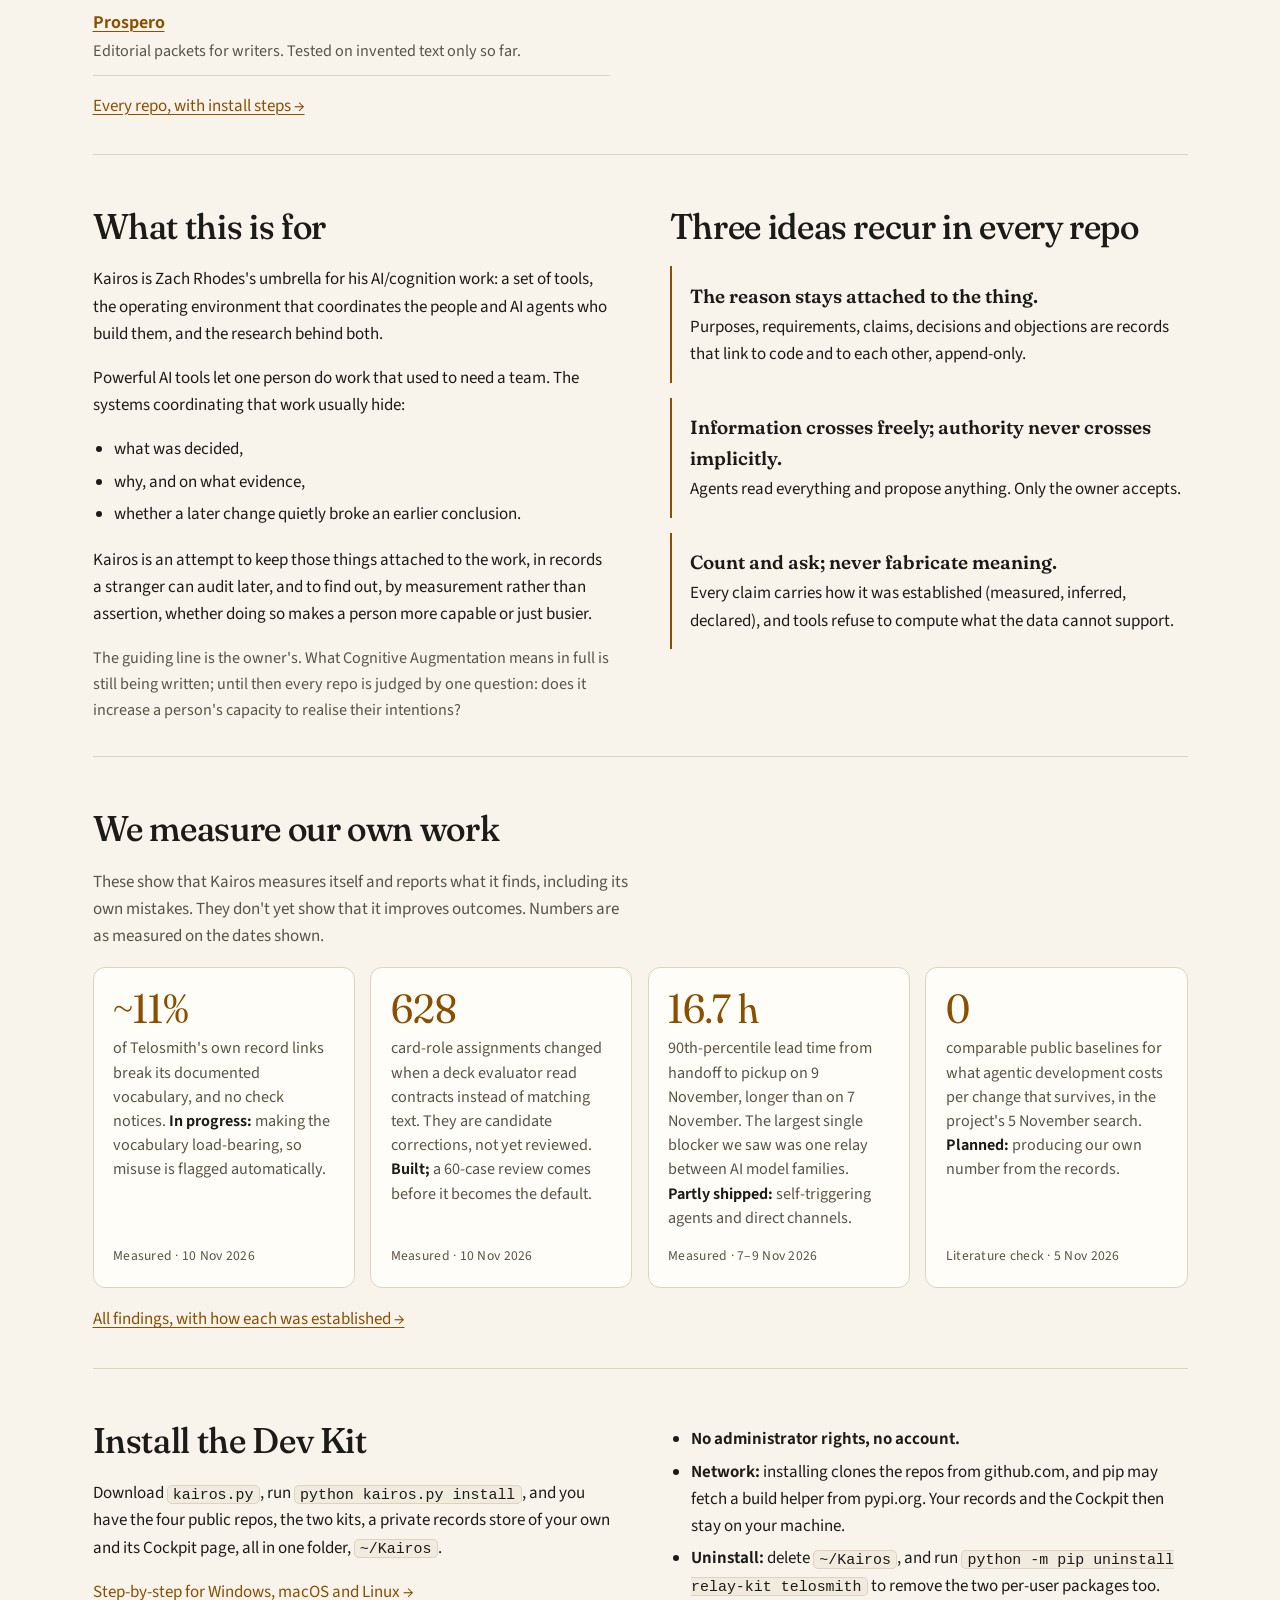
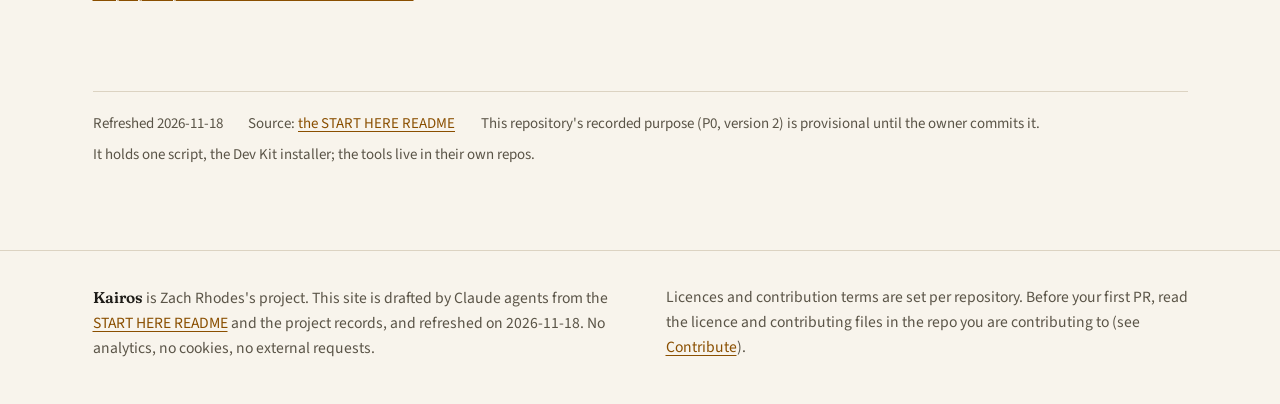
==== commit d047e744: "Apply the standard-terminology glossary to the site and README (DEC-255) Lead time, agents/orchestra" ====
--- a/docs/index.html
+++ b/docs/index.html
@@ -35,8 +35,8 @@
   <div class="copy">
     <p class="eyebrow">Kairos &middot; We are building Cognitive Augmentation</p>
     <h1 id="hero-title">Keep the reasoning attached to AI&#8209;assisted work.</h1>
-    <p class="lede">See which requirements a code change puts at risk, where a handed-off task stands, or what needs review in a dataset. Keep the evidence close enough to check.</p>
-    <p class="about">Zach Rhodes's tools and research for cognitive augmentation. Start with a concrete workflow below; the examples show what works and where it stops.</p>
+    <p class="lede">Tools, coordination and research to help people realise their intentions, starting with records that keep <em>why</em> something was built next to what was built, readable by people and AI agents alike.</p>
+    <p class="about">Zach Rhodes's AI/cognition work. Built for developers working with coding agents, analysts handed data they didn't make, and anyone running more than one AI assistant.</p>
     <nav aria-label="Where to start">
       <ul class="doors">
         <li class="primary"><a href="example.html"><span class="door-title">See a worked example</span><span class="door-text">One real requirement, traced from purpose to code to the tests that check it.</span></a></li>
@@ -50,7 +50,7 @@
     <p class="eyebrow" id="preview-title">From Telosmith's own records</p>
     <p class="q"><code>aec append</code> refuses records that <code>aec check</code> would reject. Where did that rule come from, and what shows the code follows it?</p>
     <ol class="chain">
-      <li class="step"><p class="step-kind">Purpose <span class="tag">accepted</span></p><p>preserve why tools exist</p></li>
+      <li class="step"><p class="step-kind">Purpose <span class="tag tag-ok">accepted</span></p><p>preserve why tools exist</p></li>
       <li class="step"><p class="step-kind">Requirement <span class="tag">provisional</span></p><p>append refuses what check rejects</p></li>
       <li class="step"><p class="step-kind">Code</p><p>three named functions</p></li>
       <li class="step"><p class="step-kind">Claim <span class="tag">candidate</span></p><p>the code does what the requirement says</p></li>
@@ -61,49 +61,18 @@
   </aside>
 </section>
 
-<section class="band" aria-labelledby="try-title">
-  <h2 id="try-title">Start with a problem you already have</h2>
-  <p class="lede-small">Try one tool, not a whole new way of working. Inspect what it produces, then decide whether keeping it is worth the effort.</p>
-  <ul class="ideas">
-    <li><b>An agent changed the code. Which promises need checking again?</b>
-      <p>Telosmith links a written requirement to a function. In its <a href="https://github.com/eraevous/Telosmith/blob/main/docs/demo.md">public toy-shop walkthrough</a>, editing that function brings back the requirement and its dependent claim. A pointer means “review this”, not “this is false”. The walkthrough also shows what the default hook misses.</p></li>
-    <li><b>A task moved to another assistant. Was it received or finished?</b>
-      <p>relay-kit keeps the task, your authorization and its status together. <a href="https://github.com/eraevous/relay-kit#a-handoff-start-to-finish">Follow a handoff from creation to completion.</a> Someone still delivers it and records the recipient's response: “sent” is not proof of delivery, and a handoff file does not wake another chat.</p></li>
-    <li><b>Someone handed you a CSV. What needs review before you use it?</b>
-      <p>Fathom produces a local data dictionary and evidence-backed review report. <a href="https://github.com/eraevous/Fathom#try-it-in-five-minutes">Run its synthetic example</a>, or download <a href="https://github.com/eraevous/Fathom/blob/main/docs/demo-report.html">the synthetic report HTML</a> and open it locally. Missing values and repeated rows become review questions, not automatic cleanup.</p></li>
-  </ul>
-  <p class="aside">These examples show behavior, not a guaranteed productivity gain. The <a href="example.html">requirement chain on this site</a> includes private decision history; use the public toy-shop walkthrough for a self-contained reproduction.</p>
-</section>
-
-<section class="band" aria-labelledby="setup-title">
-  <h2 id="setup-title">Small core. Explicit setup.</h2>
-  <div class="split">
-    <div>
-      <h3>Standard-library Python at the core</h3>
-      <p>The installer, Telosmith and relay-kit's Python core use the standard library. The two kits declare no third-party runtime dependencies. You need Python 3.10+, git and pip; no model account or API key is needed for the core record tools.</p>
-      <p>The Dev Kit clones four repos but installs only relay-kit and Telosmith. It creates your local records and Cockpit; it does not configure your AI assistants or their permissions. Installation downloads code and may fetch a build helper.</p>
-    </div>
-    <div>
-      <h3>Data analysis has different requirements</h3>
-      <p>Fathom installs separately with pandas and PyYAML. Its package supports Python 3.11+; its quick start recommends 3.12+. Optional statistics and exports add dependencies.</p>
-      <p>Reports run locally, but may contain source values. Review them before sharing. Fathom does not clean your data, establish causation or train a model.</p>
-    </div>
-  </div>
-  <p class="more"><a href="https://github.com/eraevous/KAIROS#small-core-explicit-setup">Setup details and dependency sources &rarr;</a></p>
-</section>
-
 <section class="band" id="tools" aria-labelledby="tools-title">
   <h2 id="tools-title">The tools</h2>
   <div class="split">
     <div>
       <ul class="toollist">
-        <li><a href="tools.html#telosmith">Telosmith</a> <span class="kit-badge">Dev Kit</span><span>Keeps the recorded reasons for code attached to the code, and tells an agent which requirements a change endangers.</span></li>
-        <li><a href="tools.html#relay-kit">relay-kit</a> <span class="kit-badge">Dev Kit</span><span>Coordination for more than one AI assistant: handoffs, decision ledgers and the Cockpit control page.</span></li>
+        <li><a href="tools.html#telosmith">Telosmith</a> <span class="kit-badge">Dev Kit</span><span>Requirements traceability for AI-assisted code: keeps the reasons attached, flags stale links as suspect, and tells an agent which requirements a change endangers.</span></li>
+        <li><a href="tools.html#relay-kit">relay-kit</a> <span class="kit-badge">Dev Kit</span><span>Coordination for more than one AI assistant: handoffs, decision records and the Cockpit dashboard.</span></li>
         <li><a href="tools.html#fathom">Fathom</a> <span class="kit-badge">Dev Kit</span><span>Offline data-review reports for analysts handed data they didn't make.</span></li>
         <li><a href="tools.html#qat-kits">QAT-Kits</a> <span class="kit-badge">Dev Kit</span><span>Named thinking tools (StressTest, TruthWeight and more) as checked specs.</span></li>
         <li><a href="tools.html#mtg">MtG</a><span>Magic: The Gathering Commander deck analysis; the first Telosmith pilot outside Telosmith.</span></li>
-        <li><a href="tools.html#anamnesis">Anamnesis</a><span>Planned memory engine for conversations and documents. Synthetic test harness today; not installable yet.</span></li>
-        <li><a href="tools.html#prospero">Prospero</a><span>Editorial packets for writers. Public examples use invented text; usefulness still needs evaluation.</span></li>
+        <li><a href="tools.html#anamnesis">Anamnesis</a><span>Recovers what has accumulated in conversations and documents. Not installable yet.</span></li>
+        <li><a href="tools.html#prospero">Prospero</a><span>Editorial packets for writers. Tested on invented text only so far.</span></li>
       </ul>
       <p class="more"><a href="tools.html">Every repo, with install steps &rarr;</a></p>
     </div>
@@ -172,7 +141,7 @@
   <ul class="highlights">
     <li><a href="findings.html#ontology"><span class="num">~11%</span><span class="hl-text">of Telosmith's own record links break its documented vocabulary, and no check notices. <b>In progress:</b> making the vocabulary load-bearing, so misuse is flagged automatically.</span><span class="hl-meta">Measured &middot; 10 Nov 2026</span></a></li>
     <li><a href="findings.html#grounding"><span class="num">628</span><span class="hl-text">card-role assignments changed when a deck evaluator read contracts instead of matching text. They are candidate corrections, not yet reviewed. <b>Built;</b> a 60-case review comes before it becomes the default.</span><span class="hl-meta">Measured &middot; 10 Nov 2026</span></a></li>
-    <li><a href="findings.html#relay"><span class="num">16.7&nbsp;h</span><span class="hl-text">90th-percentile pickup time for a handed-off task on 9 November, longer than on 7 November. The largest single blocker we saw was one relay between AI model families. <b>Partly shipped:</b> self-scheduling agent lanes and direct channels.</span><span class="hl-meta">Measured &middot; 7&ndash;9 Nov 2026</span></a></li>
+    <li><a href="findings.html#relay"><span class="num">16.7&nbsp;h</span><span class="hl-text">90th-percentile lead time from handoff to pickup on 9 November, longer than on 7 November. The largest single blocker we saw was one relay between AI model families. <b>Partly shipped:</b> self-triggering agents and direct channels.</span><span class="hl-meta">Measured &middot; 7&ndash;9 Nov 2026</span></a></li>
     <li><a href="findings.html#tokens"><span class="num">0</span><span class="hl-text">comparable public baselines for what agentic development costs per change that survives, in the project's 5 November search. <b>Planned:</b> producing our own number from the records.</span><span class="hl-meta">Literature check &middot; 5 Nov 2026</span></a></li>
   </ul>
   <p class="more"><a href="findings.html">All findings, with how each was established &rarr;</a></p>
--- a/docs/site.css
+++ b/docs/site.css
@@ -430,3 +430,4 @@
 /* An accepted record gets a solid badge so it reads differently from proposals at a glance. */
 .tag.tag-ok { color: var(--accent-ink); background: var(--accent); border-style: solid; }
 .preview .step p.step-kind { color: var(--ink); }
+h2[id], h3[id] { scroll-margin-top: 84px; }
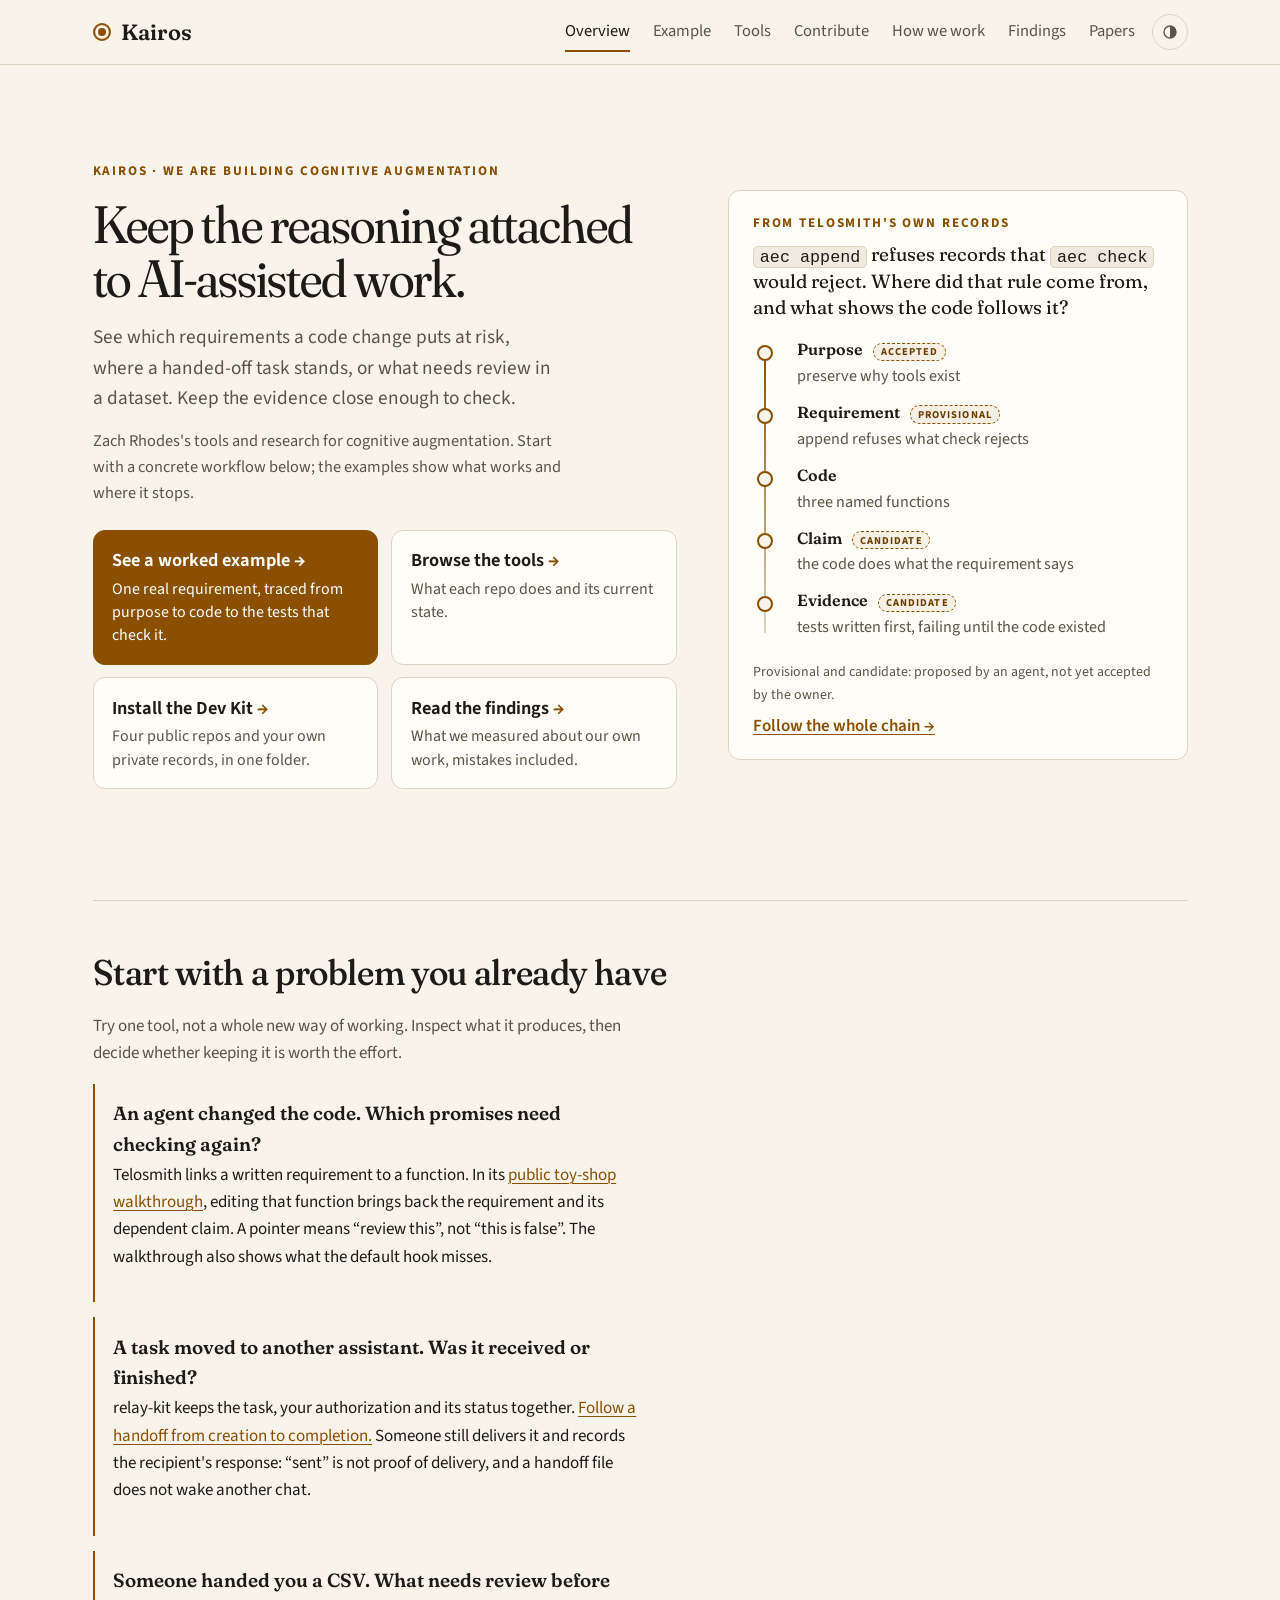
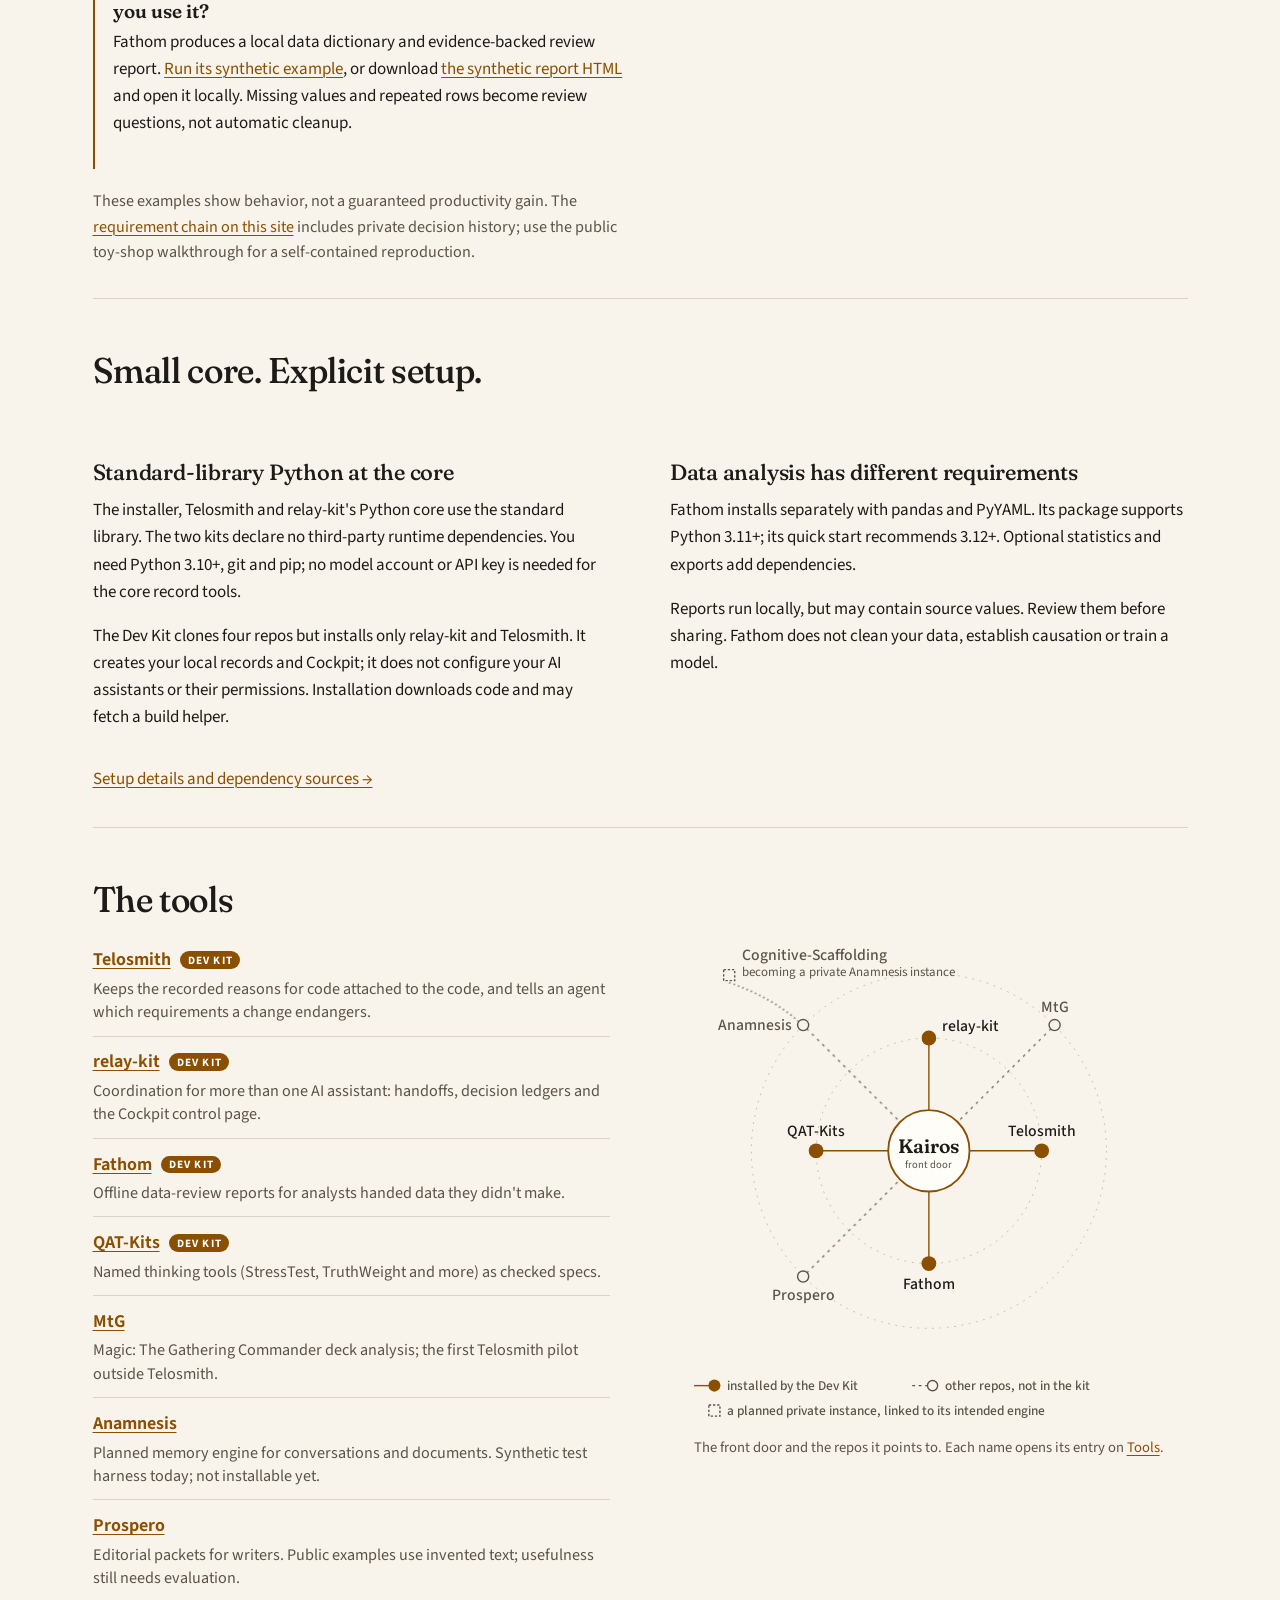
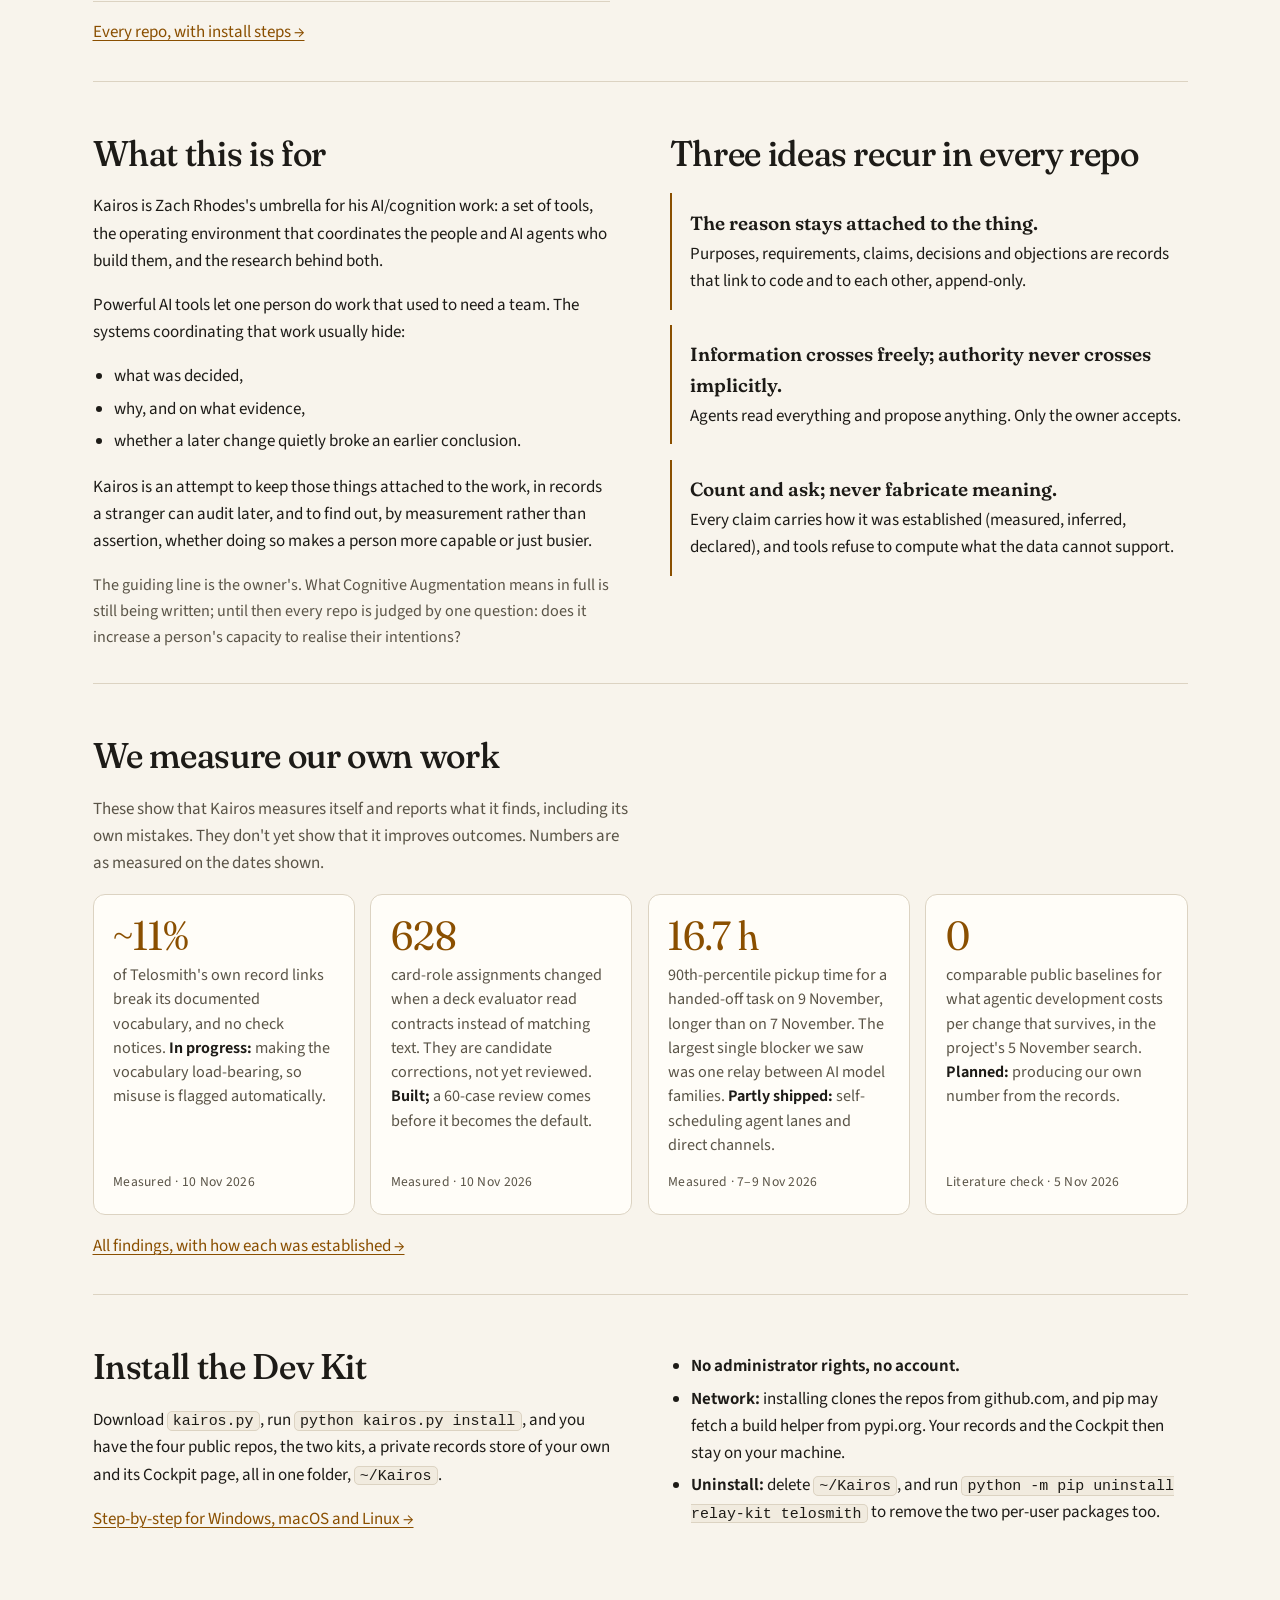
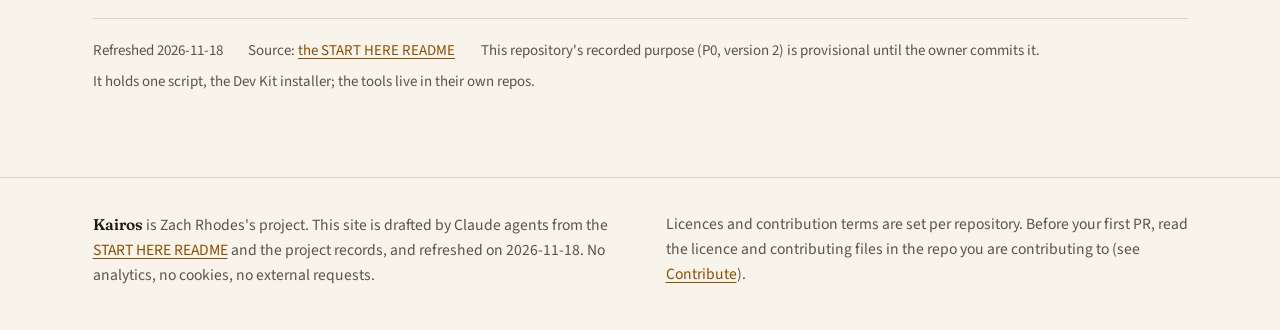
==== commit ea228454: "Merge fda0c8b0494ca19994954347298347792f4cba2b into 7a38de7494a3bc67c359333f241b656b2e69d1c6" ====
--- a/docs/index.html
+++ b/docs/index.html
@@ -35,8 +35,8 @@
   <div class="copy">
     <p class="eyebrow">Kairos &middot; We are building Cognitive Augmentation</p>
     <h1 id="hero-title">Keep the reasoning attached to AI&#8209;assisted work.</h1>
-    <p class="lede">Tools, coordination and research to help people realise their intentions, starting with records that keep <em>why</em> something was built next to what was built, readable by people and AI agents alike.</p>
-    <p class="about">Zach Rhodes's AI/cognition work. Built for developers working with coding agents, analysts handed data they didn't make, and anyone running more than one AI assistant.</p>
+    <p class="lede">See which requirements a code change puts at risk, where a handed-off task stands, or what needs review in a dataset. Keep the evidence close enough to check.</p>
+    <p class="about">Zach Rhodes's tools and research for cognitive augmentation. Start with a concrete workflow below; the examples show what works and where it stops.</p>
     <nav aria-label="Where to start">
       <ul class="doors">
         <li class="primary"><a href="example.html"><span class="door-title">See a worked example</span><span class="door-text">One real requirement, traced from purpose to code to the tests that check it.</span></a></li>
@@ -50,7 +50,7 @@
     <p class="eyebrow" id="preview-title">From Telosmith's own records</p>
     <p class="q"><code>aec append</code> refuses records that <code>aec check</code> would reject. Where did that rule come from, and what shows the code follows it?</p>
     <ol class="chain">
-      <li class="step"><p class="step-kind">Purpose <span class="tag tag-ok">accepted</span></p><p>preserve why tools exist</p></li>
+      <li class="step"><p class="step-kind">Purpose <span class="tag">accepted</span></p><p>preserve why tools exist</p></li>
       <li class="step"><p class="step-kind">Requirement <span class="tag">provisional</span></p><p>append refuses what check rejects</p></li>
       <li class="step"><p class="step-kind">Code</p><p>three named functions</p></li>
       <li class="step"><p class="step-kind">Claim <span class="tag">candidate</span></p><p>the code does what the requirement says</p></li>
@@ -61,18 +61,49 @@
   </aside>
 </section>
 
+<section class="band" aria-labelledby="try-title">
+  <h2 id="try-title">Start with a problem you already have</h2>
+  <p class="lede-small">Try one tool, not a whole new way of working. Inspect what it produces, then decide whether keeping it is worth the effort.</p>
+  <ul class="ideas">
+    <li><b>An agent changed the code. Which promises need checking again?</b>
+      <p>Telosmith links a written requirement to a function. In its <a href="https://github.com/eraevous/Telosmith/blob/main/docs/demo.md">public toy-shop walkthrough</a>, editing that function brings back the requirement and its dependent claim. A pointer means “review this”, not “this is false”. The walkthrough also shows what the default hook misses.</p></li>
+    <li><b>A task moved to another assistant. Was it received or finished?</b>
+      <p>relay-kit keeps the task, your authorization and its status together. <a href="https://github.com/eraevous/relay-kit#a-handoff-start-to-finish">Follow a handoff from creation to completion.</a> Someone still delivers it and records the recipient's response: “sent” is not proof of delivery, and a handoff file does not wake another chat.</p></li>
+    <li><b>Someone handed you a CSV. What needs review before you use it?</b>
+      <p>Fathom produces a local data dictionary and evidence-backed review report. <a href="https://github.com/eraevous/Fathom#try-it-in-five-minutes">Run its synthetic example</a>, or download <a href="https://github.com/eraevous/Fathom/blob/main/docs/demo-report.html">the synthetic report HTML</a> and open it locally. Missing values and repeated rows become review questions, not automatic cleanup.</p></li>
+  </ul>
+  <p class="aside">These examples show behavior, not a guaranteed productivity gain. The <a href="example.html">requirement chain on this site</a> includes private decision history; use the public toy-shop walkthrough for a self-contained reproduction.</p>
+</section>
+
+<section class="band" aria-labelledby="setup-title">
+  <h2 id="setup-title">Small core. Explicit setup.</h2>
+  <div class="split">
+    <div>
+      <h3>Standard-library Python at the core</h3>
+      <p>The installer, Telosmith and relay-kit's Python core use the standard library. The two kits declare no third-party runtime dependencies. You need Python 3.10+, git and pip; no model account or API key is needed for the core record tools.</p>
+      <p>The Dev Kit clones four repos but installs only relay-kit and Telosmith. It creates your local records and Cockpit; it does not configure your AI assistants or their permissions. Installation downloads code and may fetch a build helper.</p>
+    </div>
+    <div>
+      <h3>Data analysis has different requirements</h3>
+      <p>Fathom installs separately with pandas and PyYAML. Its package supports Python 3.11+; its quick start recommends 3.12+. Optional statistics and exports add dependencies.</p>
+      <p>Reports run locally, but may contain source values. Review them before sharing. Fathom does not clean your data, establish causation or train a model.</p>
+    </div>
+  </div>
+  <p class="more"><a href="https://github.com/eraevous/KAIROS#small-core-explicit-setup">Setup details and dependency sources &rarr;</a></p>
+</section>
+
 <section class="band" id="tools" aria-labelledby="tools-title">
   <h2 id="tools-title">The tools</h2>
   <div class="split">
     <div>
       <ul class="toollist">
-        <li><a href="tools.html#telosmith">Telosmith</a> <span class="kit-badge">Dev Kit</span><span>Requirements traceability for AI-assisted code: keeps the reasons attached, flags stale links as suspect, and tells an agent which requirements a change endangers.</span></li>
-        <li><a href="tools.html#relay-kit">relay-kit</a> <span class="kit-badge">Dev Kit</span><span>Coordination for more than one AI assistant: handoffs, decision records and the Cockpit dashboard.</span></li>
+        <li><a href="tools.html#telosmith">Telosmith</a> <span class="kit-badge">Dev Kit</span><span>Keeps the recorded reasons for code attached to the code, and tells an agent which requirements a change endangers.</span></li>
+        <li><a href="tools.html#relay-kit">relay-kit</a> <span class="kit-badge">Dev Kit</span><span>Coordination for more than one AI assistant: handoffs, decision ledgers and the Cockpit control page.</span></li>
         <li><a href="tools.html#fathom">Fathom</a> <span class="kit-badge">Dev Kit</span><span>Offline data-review reports for analysts handed data they didn't make.</span></li>
         <li><a href="tools.html#qat-kits">QAT-Kits</a> <span class="kit-badge">Dev Kit</span><span>Named thinking tools (StressTest, TruthWeight and more) as checked specs.</span></li>
         <li><a href="tools.html#mtg">MtG</a><span>Magic: The Gathering Commander deck analysis; the first Telosmith pilot outside Telosmith.</span></li>
-        <li><a href="tools.html#anamnesis">Anamnesis</a><span>Recovers what has accumulated in conversations and documents. Not installable yet.</span></li>
-        <li><a href="tools.html#prospero">Prospero</a><span>Editorial packets for writers. Tested on invented text only so far.</span></li>
+        <li><a href="tools.html#anamnesis">Anamnesis</a><span>Planned memory engine for conversations and documents. Synthetic test harness today; not installable yet.</span></li>
+        <li><a href="tools.html#prospero">Prospero</a><span>Editorial packets for writers. Public examples use invented text; usefulness still needs evaluation.</span></li>
       </ul>
       <p class="more"><a href="tools.html">Every repo, with install steps &rarr;</a></p>
     </div>
@@ -141,7 +172,7 @@
   <ul class="highlights">
     <li><a href="findings.html#ontology"><span class="num">~11%</span><span class="hl-text">of Telosmith's own record links break its documented vocabulary, and no check notices. <b>In progress:</b> making the vocabulary load-bearing, so misuse is flagged automatically.</span><span class="hl-meta">Measured &middot; 10 Nov 2026</span></a></li>
     <li><a href="findings.html#grounding"><span class="num">628</span><span class="hl-text">card-role assignments changed when a deck evaluator read contracts instead of matching text. They are candidate corrections, not yet reviewed. <b>Built;</b> a 60-case review comes before it becomes the default.</span><span class="hl-meta">Measured &middot; 10 Nov 2026</span></a></li>
-    <li><a href="findings.html#relay"><span class="num">16.7&nbsp;h</span><span class="hl-text">90th-percentile lead time from handoff to pickup on 9 November, longer than on 7 November. The largest single blocker we saw was one relay between AI model families. <b>Partly shipped:</b> self-triggering agents and direct channels.</span><span class="hl-meta">Measured &middot; 7&ndash;9 Nov 2026</span></a></li>
+    <li><a href="findings.html#relay"><span class="num">16.7&nbsp;h</span><span class="hl-text">90th-percentile pickup time for a handed-off task on 9 November, longer than on 7 November. The largest single blocker we saw was one relay between AI model families. <b>Partly shipped:</b> self-scheduling agent lanes and direct channels.</span><span class="hl-meta">Measured &middot; 7&ndash;9 Nov 2026</span></a></li>
     <li><a href="findings.html#tokens"><span class="num">0</span><span class="hl-text">comparable public baselines for what agentic development costs per change that survives, in the project's 5 November search. <b>Planned:</b> producing our own number from the records.</span><span class="hl-meta">Literature check &middot; 5 Nov 2026</span></a></li>
   </ul>
   <p class="more"><a href="findings.html">All findings, with how each was established &rarr;</a></p>
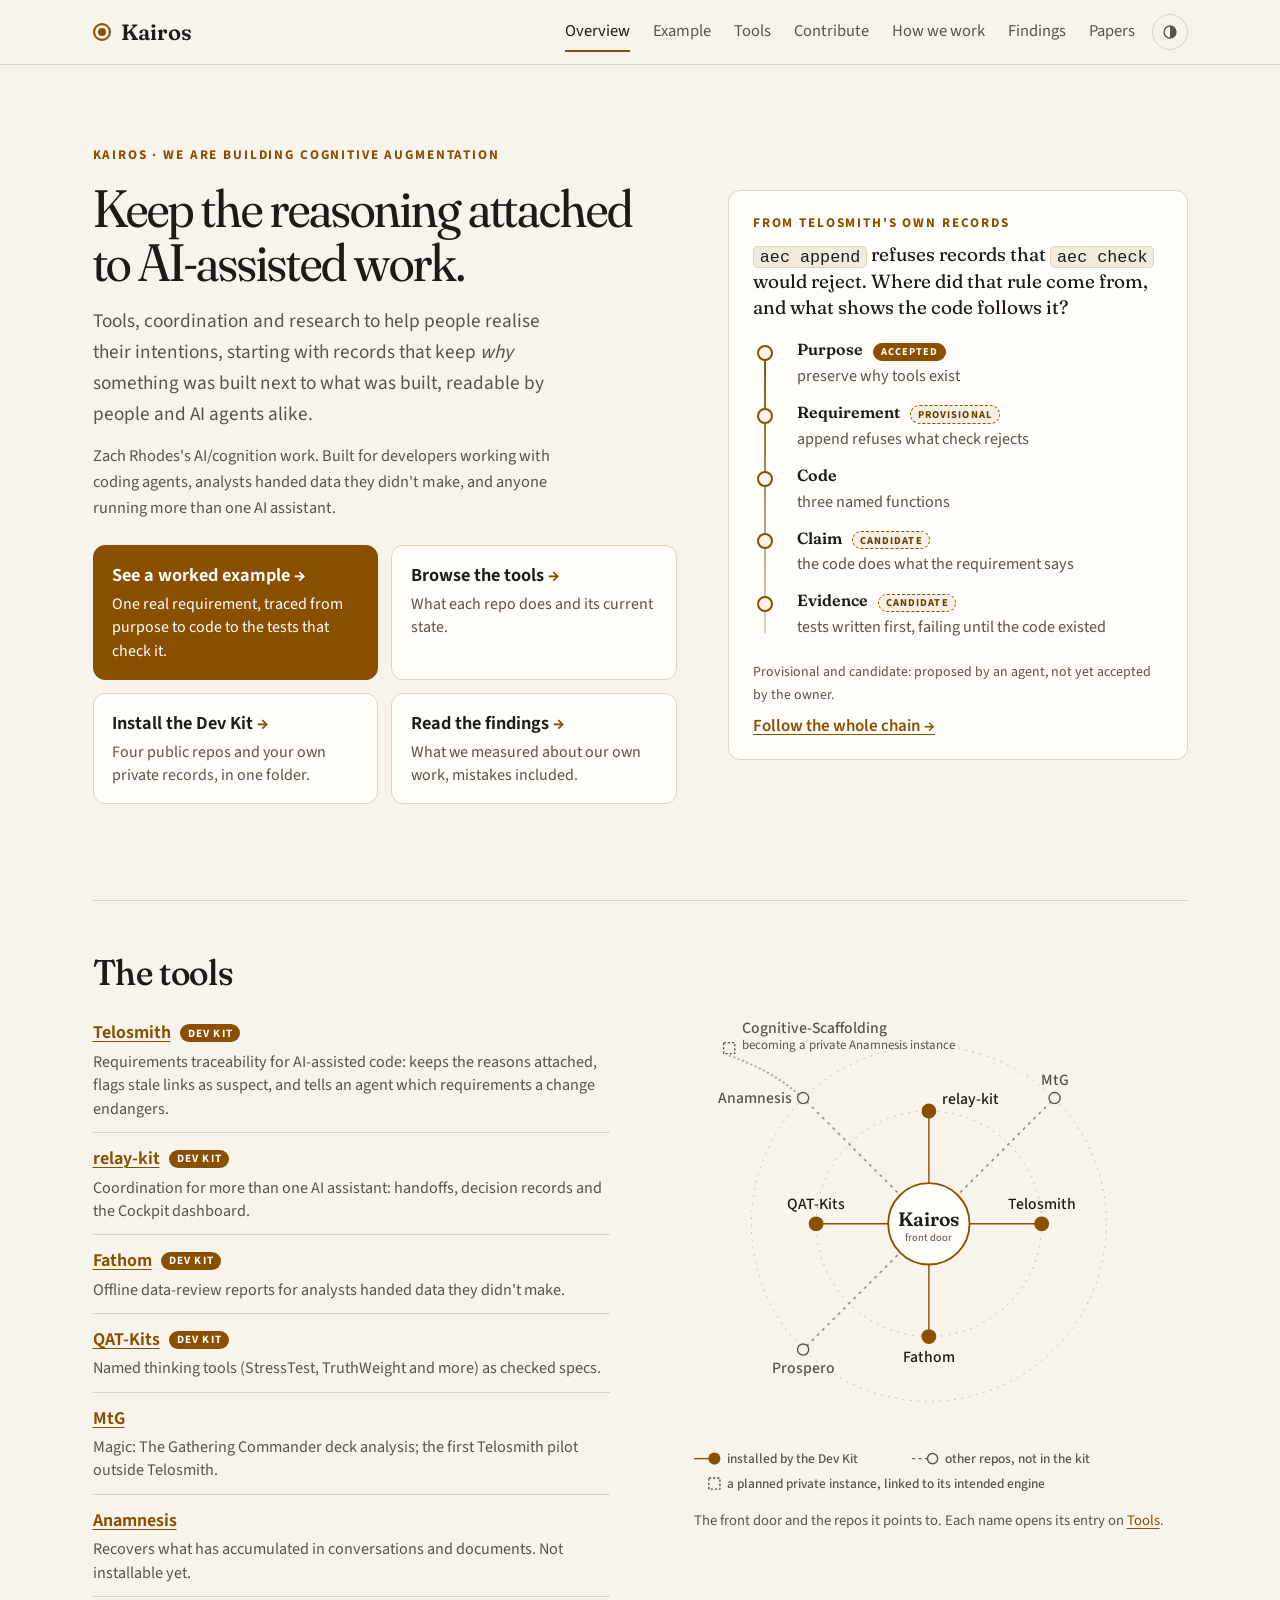
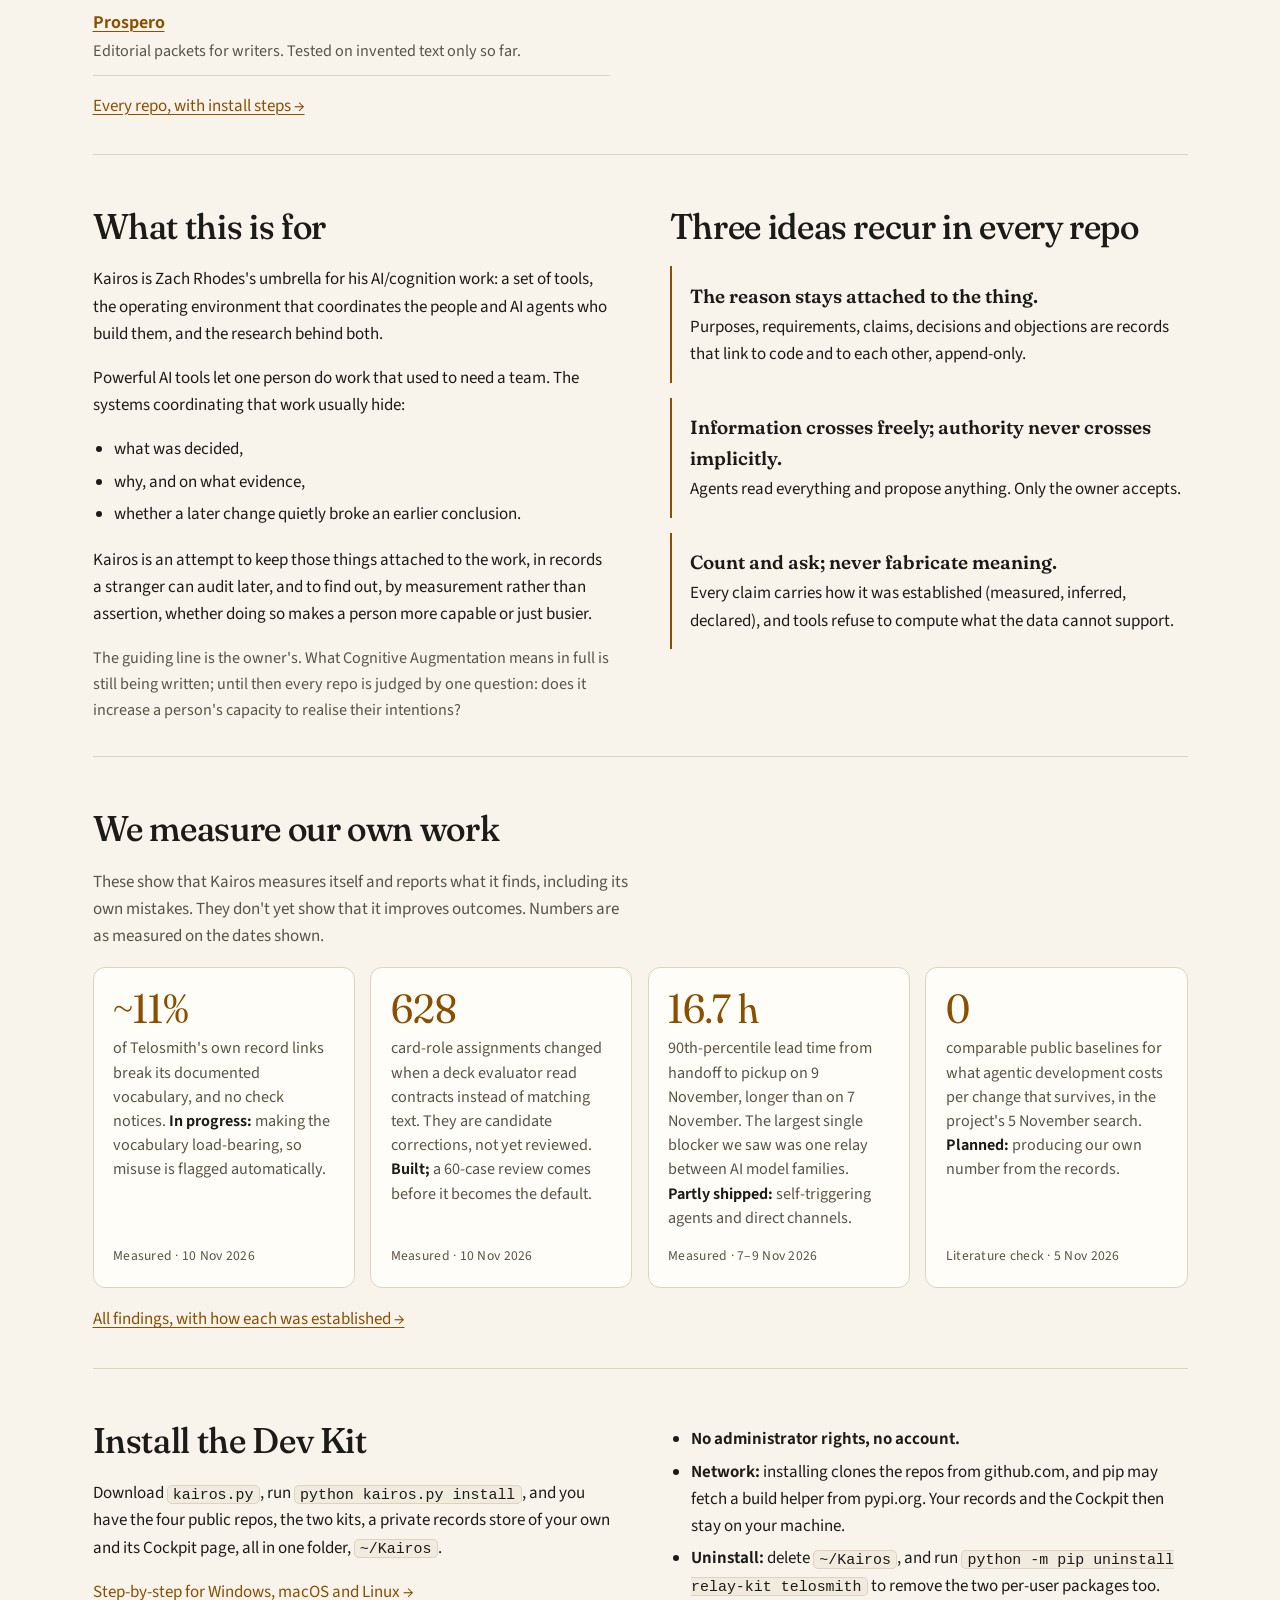
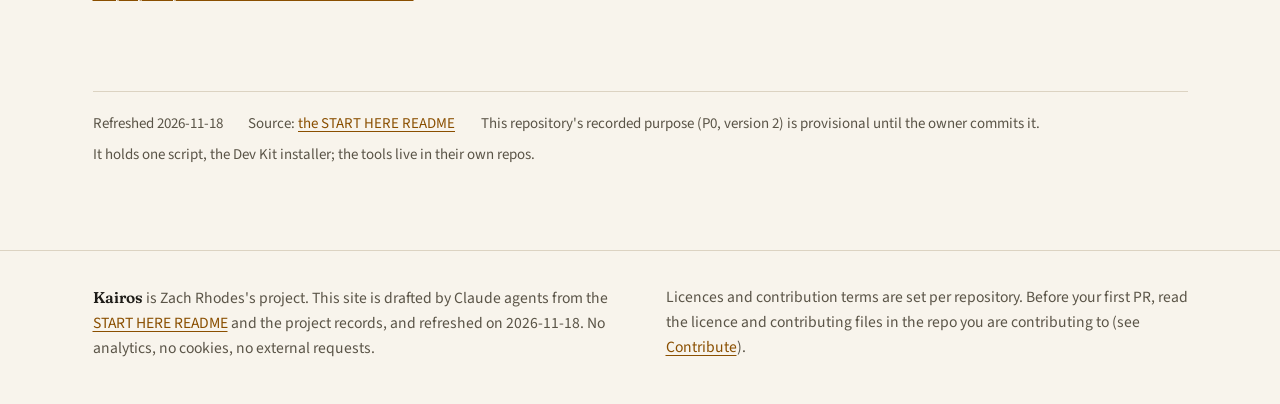
==== commit c0a6daa0: "Merge pull request #16 from eraevous/abi/terminology Standard terminology on the site and README (DE" ====
--- a/docs/index.html
+++ b/docs/index.html
@@ -35,8 +35,8 @@
   <div class="copy">
     <p class="eyebrow">Kairos &middot; We are building Cognitive Augmentation</p>
     <h1 id="hero-title">Keep the reasoning attached to AI&#8209;assisted work.</h1>
-    <p class="lede">See which requirements a code change puts at risk, where a handed-off task stands, or what needs review in a dataset. Keep the evidence close enough to check.</p>
-    <p class="about">Zach Rhodes's tools and research for cognitive augmentation. Start with a concrete workflow below; the examples show what works and where it stops.</p>
+    <p class="lede">Tools, coordination and research to help people realise their intentions, starting with records that keep <em>why</em> something was built next to what was built, readable by people and AI agents alike.</p>
+    <p class="about">Zach Rhodes's AI/cognition work. Built for developers working with coding agents, analysts handed data they didn't make, and anyone running more than one AI assistant.</p>
     <nav aria-label="Where to start">
       <ul class="doors">
         <li class="primary"><a href="example.html"><span class="door-title">See a worked example</span><span class="door-text">One real requirement, traced from purpose to code to the tests that check it.</span></a></li>
@@ -50,7 +50,7 @@
     <p class="eyebrow" id="preview-title">From Telosmith's own records</p>
     <p class="q"><code>aec append</code> refuses records that <code>aec check</code> would reject. Where did that rule come from, and what shows the code follows it?</p>
     <ol class="chain">
-      <li class="step"><p class="step-kind">Purpose <span class="tag">accepted</span></p><p>preserve why tools exist</p></li>
+      <li class="step"><p class="step-kind">Purpose <span class="tag tag-ok">accepted</span></p><p>preserve why tools exist</p></li>
       <li class="step"><p class="step-kind">Requirement <span class="tag">provisional</span></p><p>append refuses what check rejects</p></li>
       <li class="step"><p class="step-kind">Code</p><p>three named functions</p></li>
       <li class="step"><p class="step-kind">Claim <span class="tag">candidate</span></p><p>the code does what the requirement says</p></li>
@@ -61,49 +61,18 @@
   </aside>
 </section>
 
-<section class="band" aria-labelledby="try-title">
-  <h2 id="try-title">Start with a problem you already have</h2>
-  <p class="lede-small">Try one tool, not a whole new way of working. Inspect what it produces, then decide whether keeping it is worth the effort.</p>
-  <ul class="ideas">
-    <li><b>An agent changed the code. Which promises need checking again?</b>
-      <p>Telosmith links a written requirement to a function. In its <a href="https://github.com/eraevous/Telosmith/blob/main/docs/demo.md">public toy-shop walkthrough</a>, editing that function brings back the requirement and its dependent claim. A pointer means “review this”, not “this is false”. The walkthrough also shows what the default hook misses.</p></li>
-    <li><b>A task moved to another assistant. Was it received or finished?</b>
-      <p>relay-kit keeps the task, your authorization and its status together. <a href="https://github.com/eraevous/relay-kit#a-handoff-start-to-finish">Follow a handoff from creation to completion.</a> Someone still delivers it and records the recipient's response: “sent” is not proof of delivery, and a handoff file does not wake another chat.</p></li>
-    <li><b>Someone handed you a CSV. What needs review before you use it?</b>
-      <p>Fathom produces a local data dictionary and evidence-backed review report. <a href="https://github.com/eraevous/Fathom#try-it-in-five-minutes">Run its synthetic example</a>, or download <a href="https://github.com/eraevous/Fathom/blob/main/docs/demo-report.html">the synthetic report HTML</a> and open it locally. Missing values and repeated rows become review questions, not automatic cleanup.</p></li>
-  </ul>
-  <p class="aside">These examples show behavior, not a guaranteed productivity gain. The <a href="example.html">requirement chain on this site</a> includes private decision history; use the public toy-shop walkthrough for a self-contained reproduction.</p>
-</section>
-
-<section class="band" aria-labelledby="setup-title">
-  <h2 id="setup-title">Small core. Explicit setup.</h2>
-  <div class="split">
-    <div>
-      <h3>Standard-library Python at the core</h3>
-      <p>The installer, Telosmith and relay-kit's Python core use the standard library. The two kits declare no third-party runtime dependencies. You need Python 3.10+, git and pip; no model account or API key is needed for the core record tools.</p>
-      <p>The Dev Kit clones four repos but installs only relay-kit and Telosmith. It creates your local records and Cockpit; it does not configure your AI assistants or their permissions. Installation downloads code and may fetch a build helper.</p>
-    </div>
-    <div>
-      <h3>Data analysis has different requirements</h3>
-      <p>Fathom installs separately with pandas and PyYAML. Its package supports Python 3.11+; its quick start recommends 3.12+. Optional statistics and exports add dependencies.</p>
-      <p>Reports run locally, but may contain source values. Review them before sharing. Fathom does not clean your data, establish causation or train a model.</p>
-    </div>
-  </div>
-  <p class="more"><a href="https://github.com/eraevous/KAIROS#small-core-explicit-setup">Setup details and dependency sources &rarr;</a></p>
-</section>
-
 <section class="band" id="tools" aria-labelledby="tools-title">
   <h2 id="tools-title">The tools</h2>
   <div class="split">
     <div>
       <ul class="toollist">
-        <li><a href="tools.html#telosmith">Telosmith</a> <span class="kit-badge">Dev Kit</span><span>Keeps the recorded reasons for code attached to the code, and tells an agent which requirements a change endangers.</span></li>
-        <li><a href="tools.html#relay-kit">relay-kit</a> <span class="kit-badge">Dev Kit</span><span>Coordination for more than one AI assistant: handoffs, decision ledgers and the Cockpit control page.</span></li>
+        <li><a href="tools.html#telosmith">Telosmith</a> <span class="kit-badge">Dev Kit</span><span>Requirements traceability for AI-assisted code: keeps the reasons attached, flags stale links as suspect, and tells an agent which requirements a change endangers.</span></li>
+        <li><a href="tools.html#relay-kit">relay-kit</a> <span class="kit-badge">Dev Kit</span><span>Coordination for more than one AI assistant: handoffs, decision records and the Cockpit dashboard.</span></li>
         <li><a href="tools.html#fathom">Fathom</a> <span class="kit-badge">Dev Kit</span><span>Offline data-review reports for analysts handed data they didn't make.</span></li>
         <li><a href="tools.html#qat-kits">QAT-Kits</a> <span class="kit-badge">Dev Kit</span><span>Named thinking tools (StressTest, TruthWeight and more) as checked specs.</span></li>
         <li><a href="tools.html#mtg">MtG</a><span>Magic: The Gathering Commander deck analysis; the first Telosmith pilot outside Telosmith.</span></li>
-        <li><a href="tools.html#anamnesis">Anamnesis</a><span>Planned memory engine for conversations and documents. Synthetic test harness today; not installable yet.</span></li>
-        <li><a href="tools.html#prospero">Prospero</a><span>Editorial packets for writers. Public examples use invented text; usefulness still needs evaluation.</span></li>
+        <li><a href="tools.html#anamnesis">Anamnesis</a><span>Recovers what has accumulated in conversations and documents. Not installable yet.</span></li>
+        <li><a href="tools.html#prospero">Prospero</a><span>Editorial packets for writers. Tested on invented text only so far.</span></li>
       </ul>
       <p class="more"><a href="tools.html">Every repo, with install steps &rarr;</a></p>
     </div>
@@ -172,7 +141,7 @@
   <ul class="highlights">
     <li><a href="findings.html#ontology"><span class="num">~11%</span><span class="hl-text">of Telosmith's own record links break its documented vocabulary, and no check notices. <b>In progress:</b> making the vocabulary load-bearing, so misuse is flagged automatically.</span><span class="hl-meta">Measured &middot; 10 Nov 2026</span></a></li>
     <li><a href="findings.html#grounding"><span class="num">628</span><span class="hl-text">card-role assignments changed when a deck evaluator read contracts instead of matching text. They are candidate corrections, not yet reviewed. <b>Built;</b> a 60-case review comes before it becomes the default.</span><span class="hl-meta">Measured &middot; 10 Nov 2026</span></a></li>
-    <li><a href="findings.html#relay"><span class="num">16.7&nbsp;h</span><span class="hl-text">90th-percentile pickup time for a handed-off task on 9 November, longer than on 7 November. The largest single blocker we saw was one relay between AI model families. <b>Partly shipped:</b> self-scheduling agent lanes and direct channels.</span><span class="hl-meta">Measured &middot; 7&ndash;9 Nov 2026</span></a></li>
+    <li><a href="findings.html#relay"><span class="num">16.7&nbsp;h</span><span class="hl-text">90th-percentile lead time from handoff to pickup on 9 November, longer than on 7 November. The largest single blocker we saw was one relay between AI model families. <b>Partly shipped:</b> self-triggering agents and direct channels.</span><span class="hl-meta">Measured &middot; 7&ndash;9 Nov 2026</span></a></li>
     <li><a href="findings.html#tokens"><span class="num">0</span><span class="hl-text">comparable public baselines for what agentic development costs per change that survives, in the project's 5 November search. <b>Planned:</b> producing our own number from the records.</span><span class="hl-meta">Literature check &middot; 5 Nov 2026</span></a></li>
   </ul>
   <p class="more"><a href="findings.html">All findings, with how each was established &rarr;</a></p>
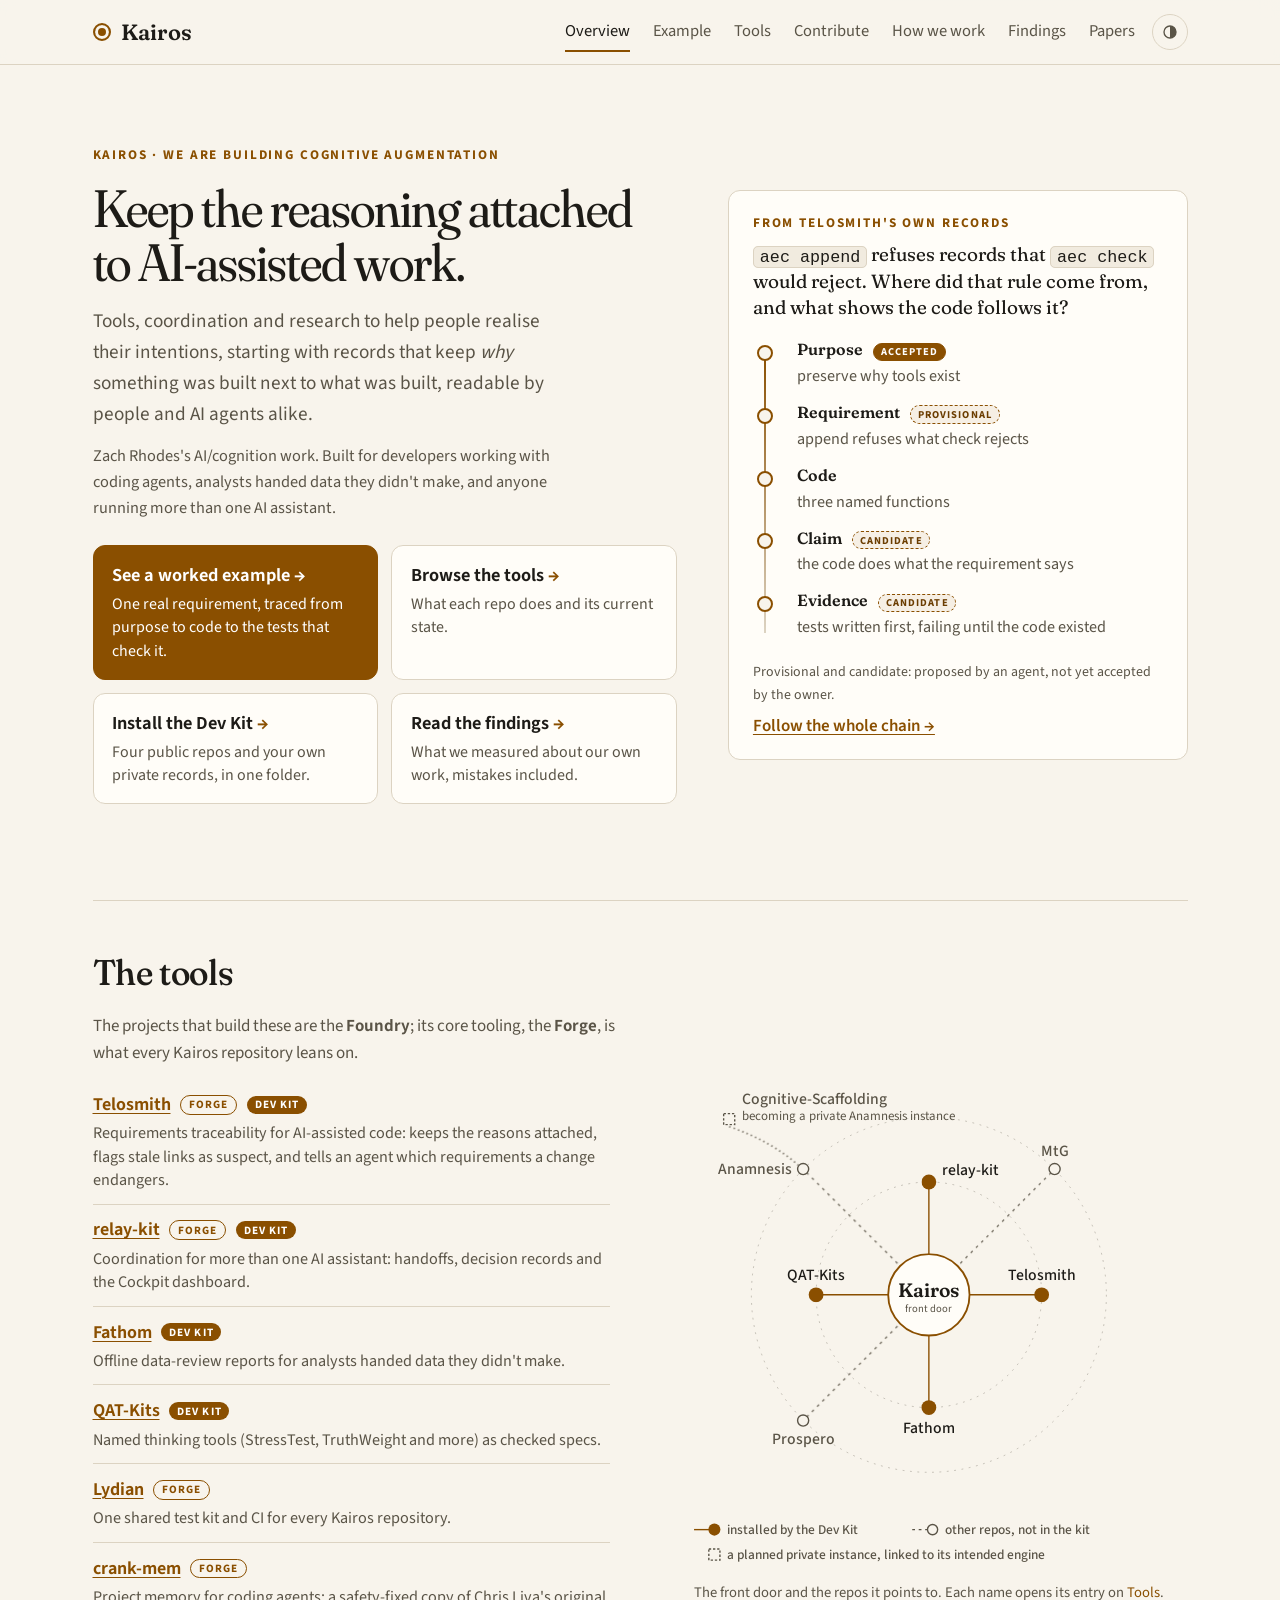
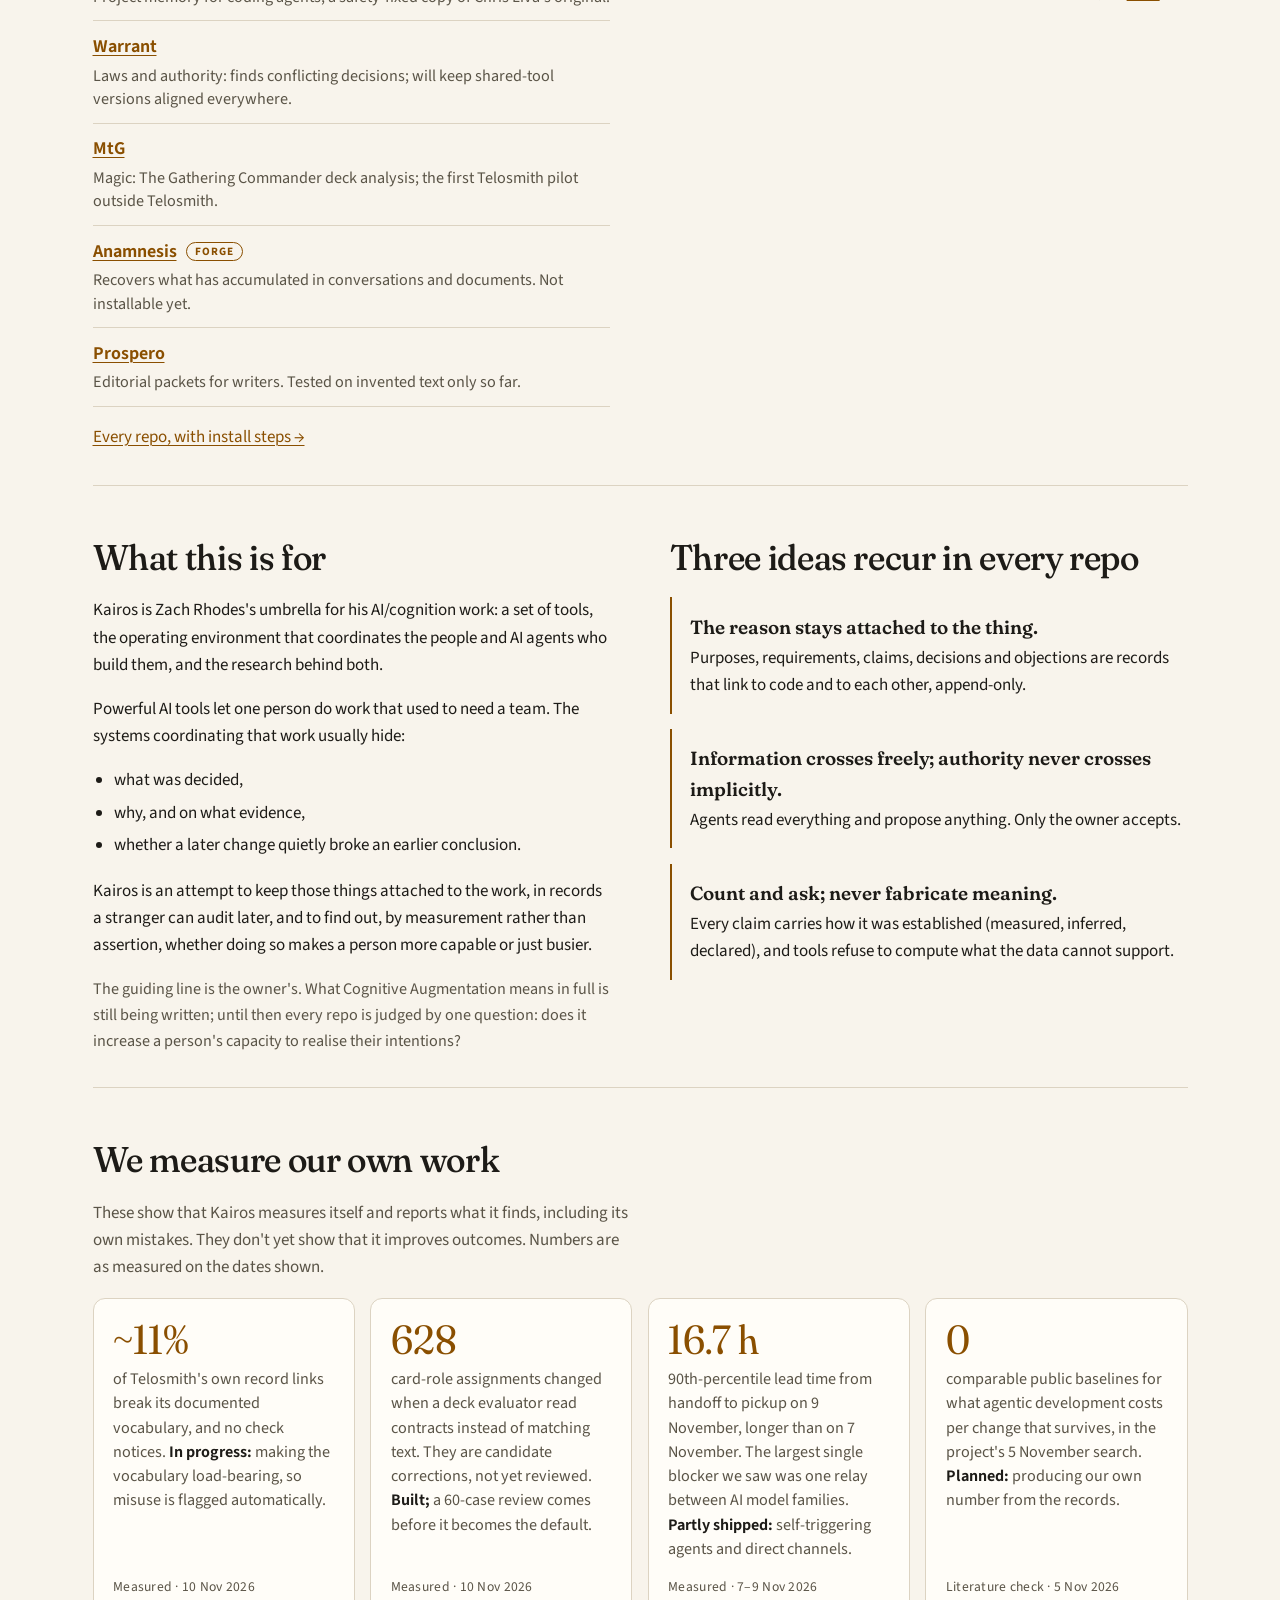
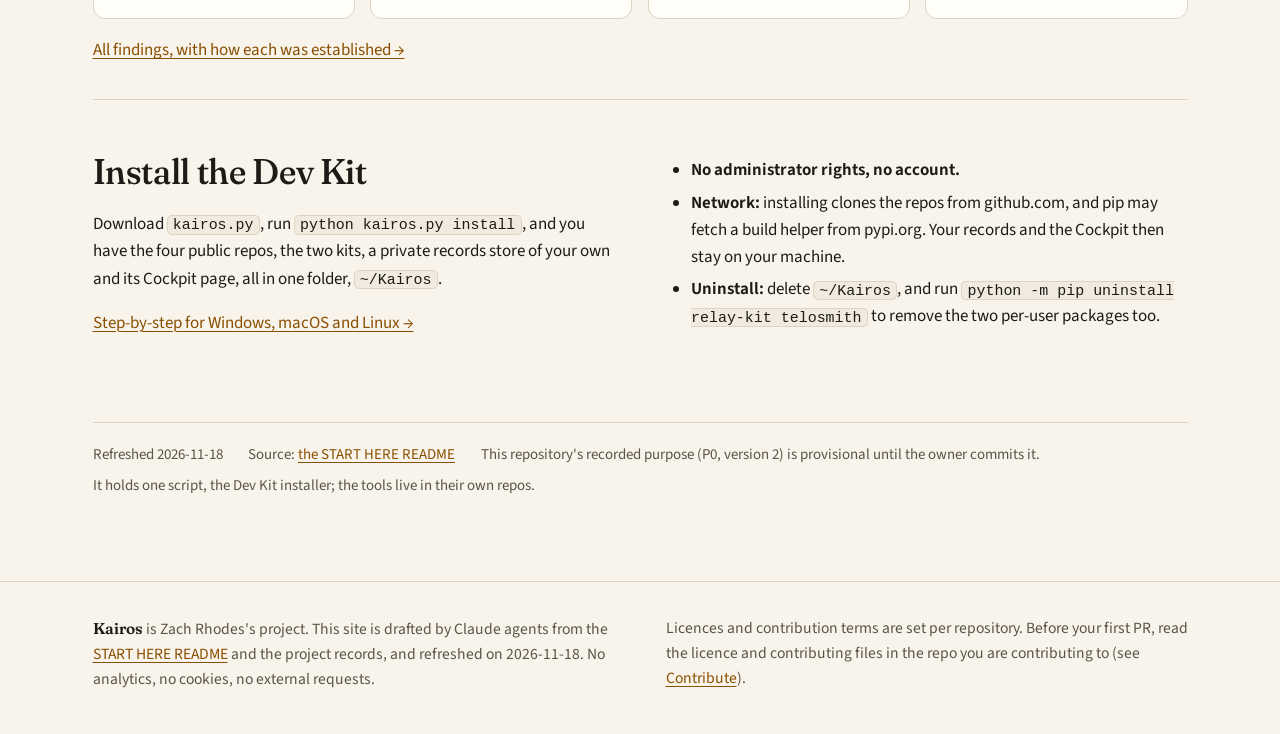
==== commit 41a3a8db: "Foundry and Forge on the site and README; add Lydian, crank-mem and Warrant (DEC-262, DEC-263, DEC-2" ====
--- a/docs/index.html
+++ b/docs/index.html
@@ -63,15 +63,19 @@
 
 <section class="band" id="tools" aria-labelledby="tools-title">
   <h2 id="tools-title">The tools</h2>
+  <p class="lede-small">The projects that build these are the <b>Foundry</b>; its core tooling, the <b>Forge</b>, is what every Kairos repository leans on.</p>
   <div class="split">
     <div>
       <ul class="toollist">
-        <li><a href="tools.html#telosmith">Telosmith</a> <span class="kit-badge">Dev Kit</span><span>Requirements traceability for AI-assisted code: keeps the reasons attached, flags stale links as suspect, and tells an agent which requirements a change endangers.</span></li>
-        <li><a href="tools.html#relay-kit">relay-kit</a> <span class="kit-badge">Dev Kit</span><span>Coordination for more than one AI assistant: handoffs, decision records and the Cockpit dashboard.</span></li>
+        <li><a href="tools.html#telosmith">Telosmith</a> <span class="kit-badge kit-forge">Forge</span> <span class="kit-badge">Dev Kit</span><span>Requirements traceability for AI-assisted code: keeps the reasons attached, flags stale links as suspect, and tells an agent which requirements a change endangers.</span></li>
+        <li><a href="tools.html#relay-kit">relay-kit</a> <span class="kit-badge kit-forge">Forge</span> <span class="kit-badge">Dev Kit</span><span>Coordination for more than one AI assistant: handoffs, decision records and the Cockpit dashboard.</span></li>
         <li><a href="tools.html#fathom">Fathom</a> <span class="kit-badge">Dev Kit</span><span>Offline data-review reports for analysts handed data they didn't make.</span></li>
         <li><a href="tools.html#qat-kits">QAT-Kits</a> <span class="kit-badge">Dev Kit</span><span>Named thinking tools (StressTest, TruthWeight and more) as checked specs.</span></li>
+        <li><a href="tools.html#lydian">Lydian</a> <span class="kit-badge kit-forge">Forge</span><span>One shared test kit and CI for every Kairos repository.</span></li>
+        <li><a href="tools.html#crank-mem">crank-mem</a> <span class="kit-badge kit-forge">Forge</span><span>Project memory for coding agents; a safety-fixed copy of Chris Liva's original.</span></li>
+        <li><a href="tools.html#warrant">Warrant</a><span>Laws and authority: finds conflicting decisions; will keep shared-tool versions aligned everywhere.</span></li>
         <li><a href="tools.html#mtg">MtG</a><span>Magic: The Gathering Commander deck analysis; the first Telosmith pilot outside Telosmith.</span></li>
-        <li><a href="tools.html#anamnesis">Anamnesis</a><span>Recovers what has accumulated in conversations and documents. Not installable yet.</span></li>
+        <li><a href="tools.html#anamnesis">Anamnesis</a> <span class="kit-badge kit-forge">Forge</span><span>Recovers what has accumulated in conversations and documents. Not installable yet.</span></li>
         <li><a href="tools.html#prospero">Prospero</a><span>Editorial packets for writers. Tested on invented text only so far.</span></li>
       </ul>
       <p class="more"><a href="tools.html">Every repo, with install steps &rarr;</a></p>
--- a/docs/site.css
+++ b/docs/site.css
@@ -431,3 +431,5 @@
 .tag.tag-ok { color: var(--accent-ink); background: var(--accent); border-style: solid; }
 .preview .step p.step-kind { color: var(--ink); }
 h2[id], h3[id] { scroll-margin-top: 84px; }
+/* Forge membership: an outlined badge, so it reads differently from the filled Dev Kit badge. */
+.kit-badge.kit-forge, .repo h3 .kit-badge { background: transparent; color: var(--accent); border: 1px solid var(--accent); }
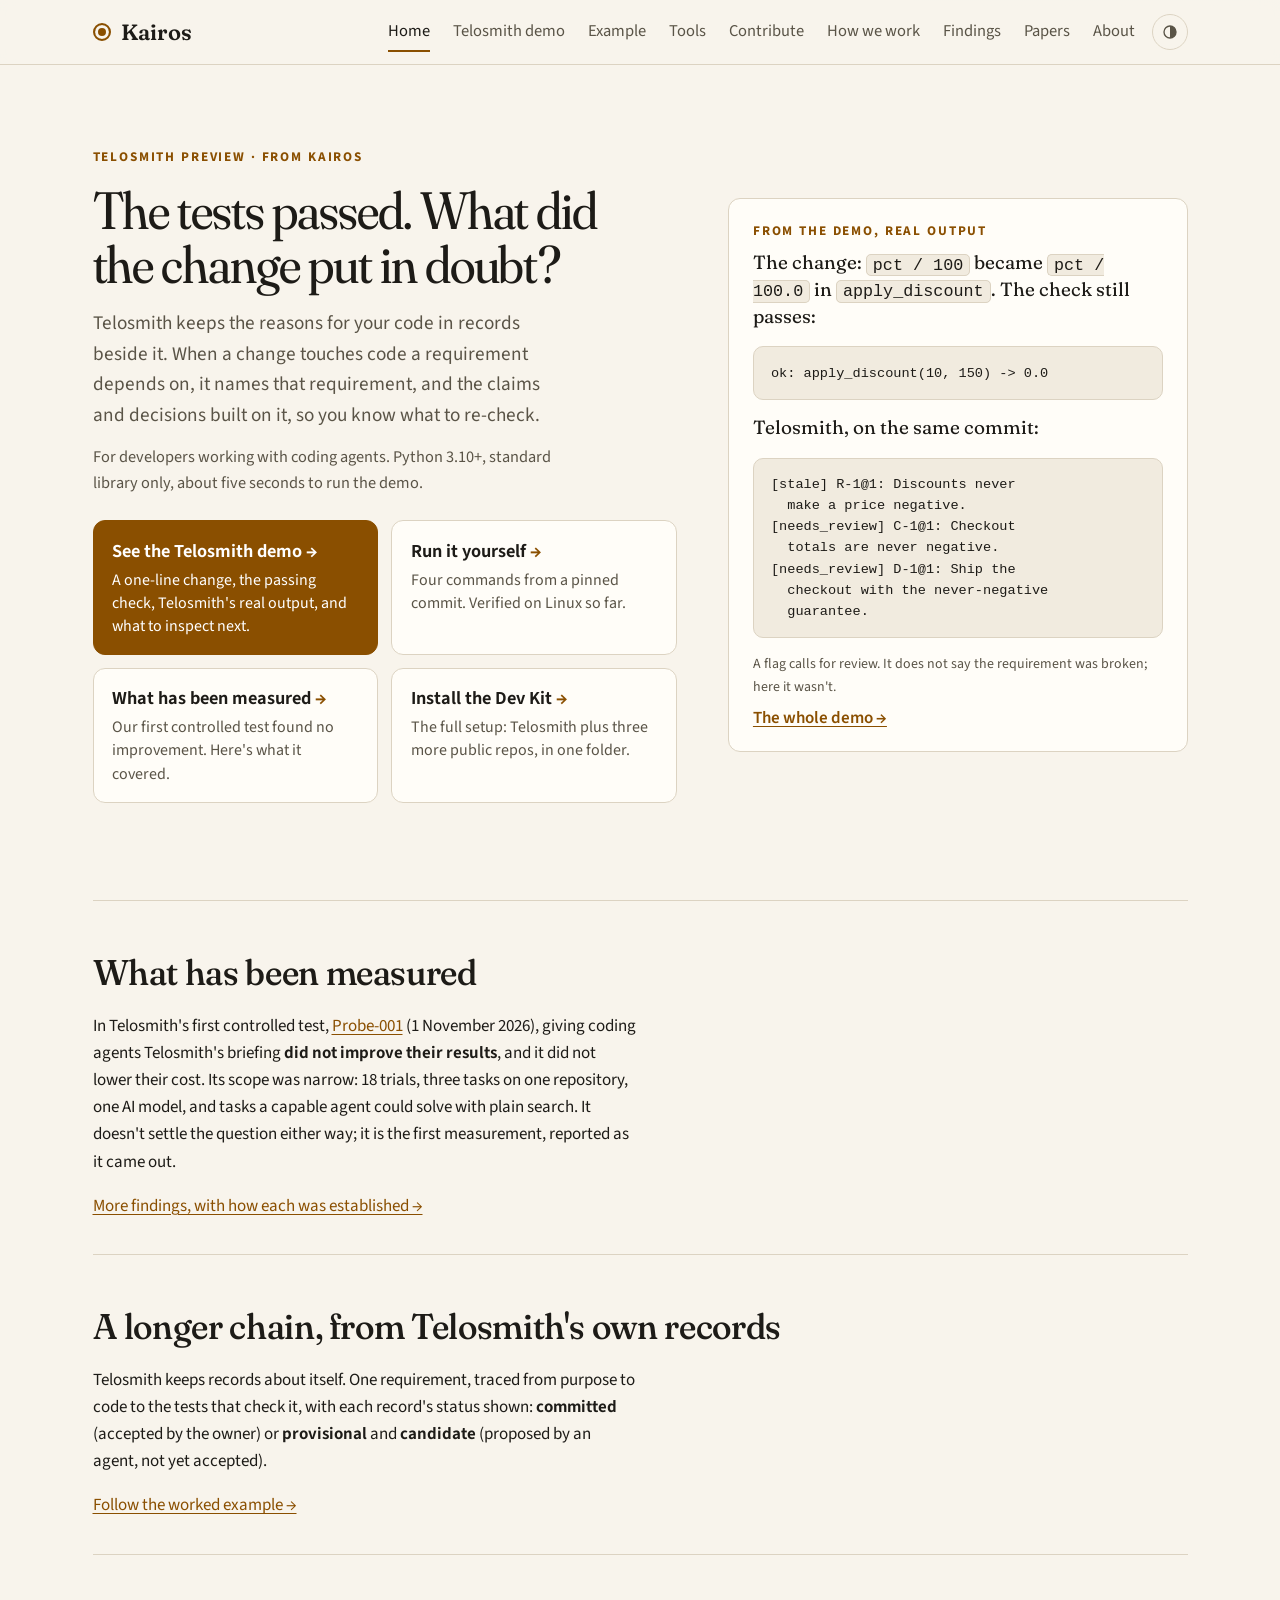
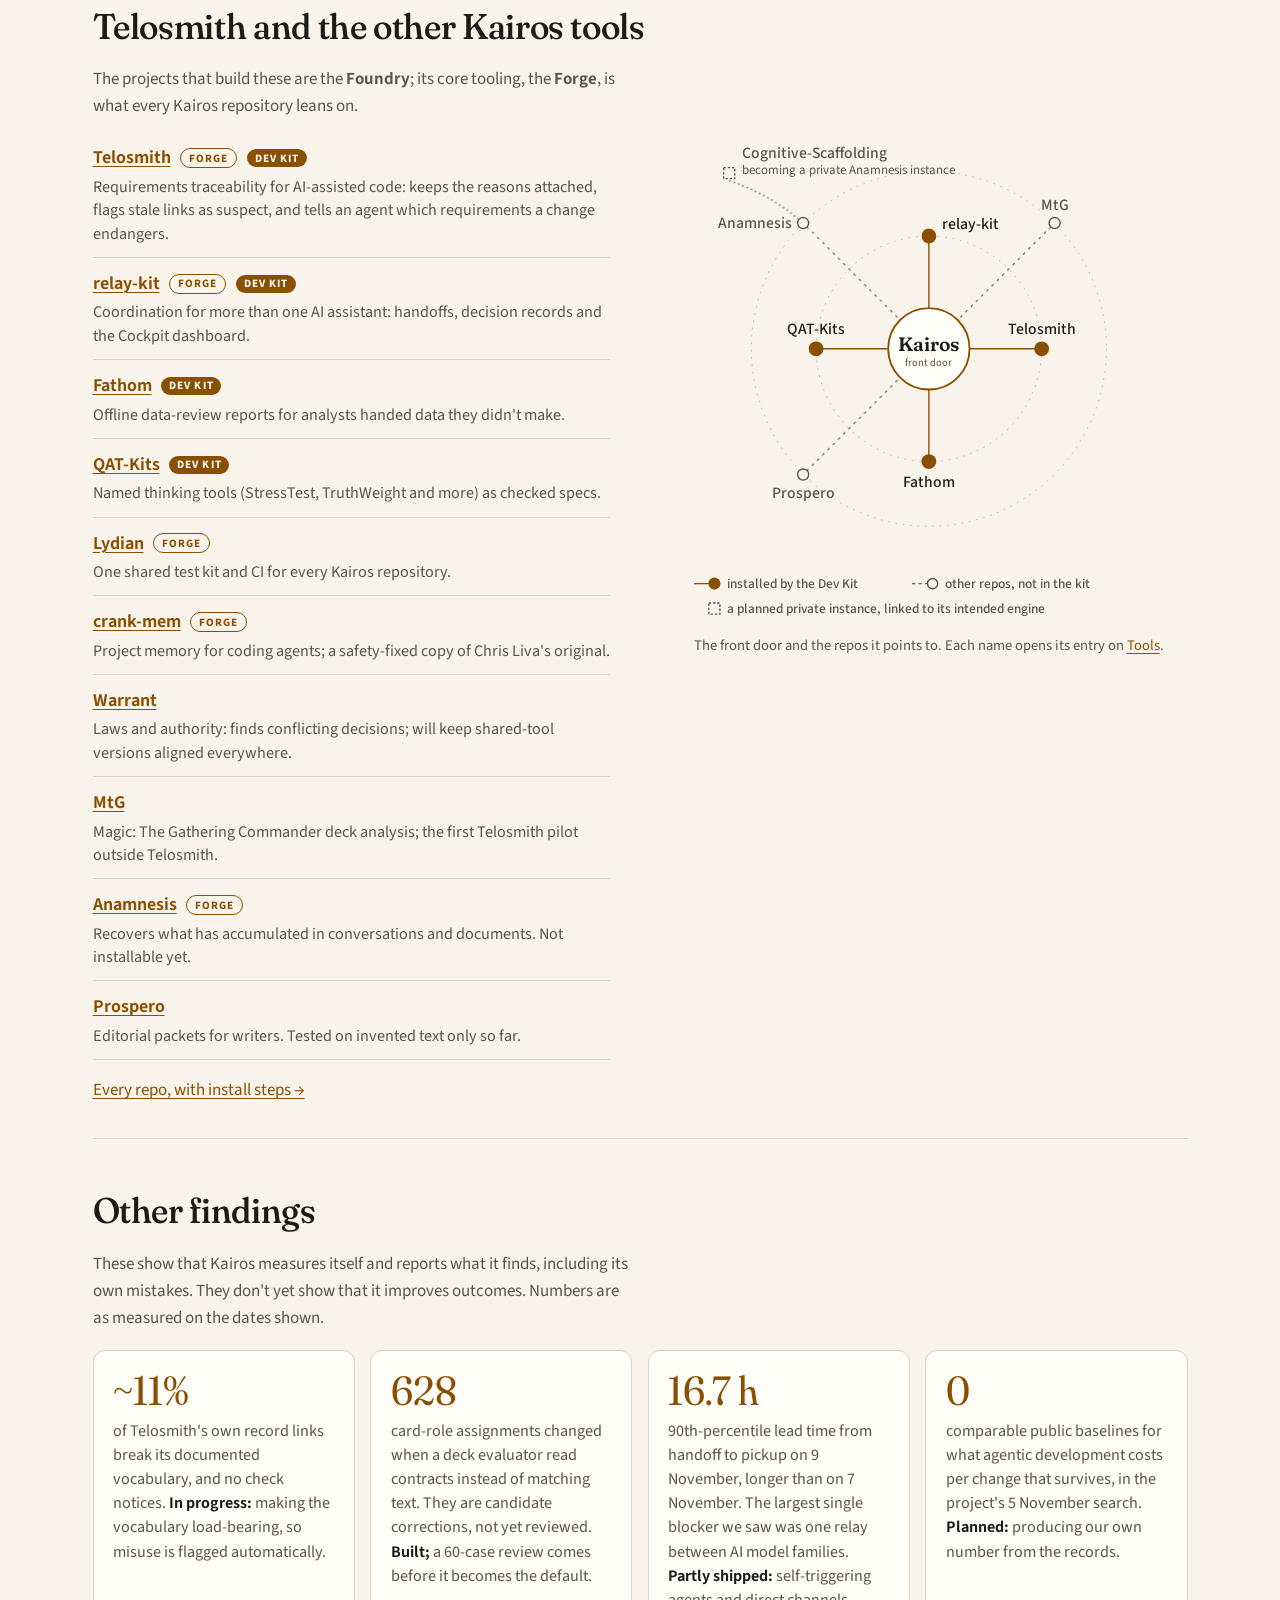
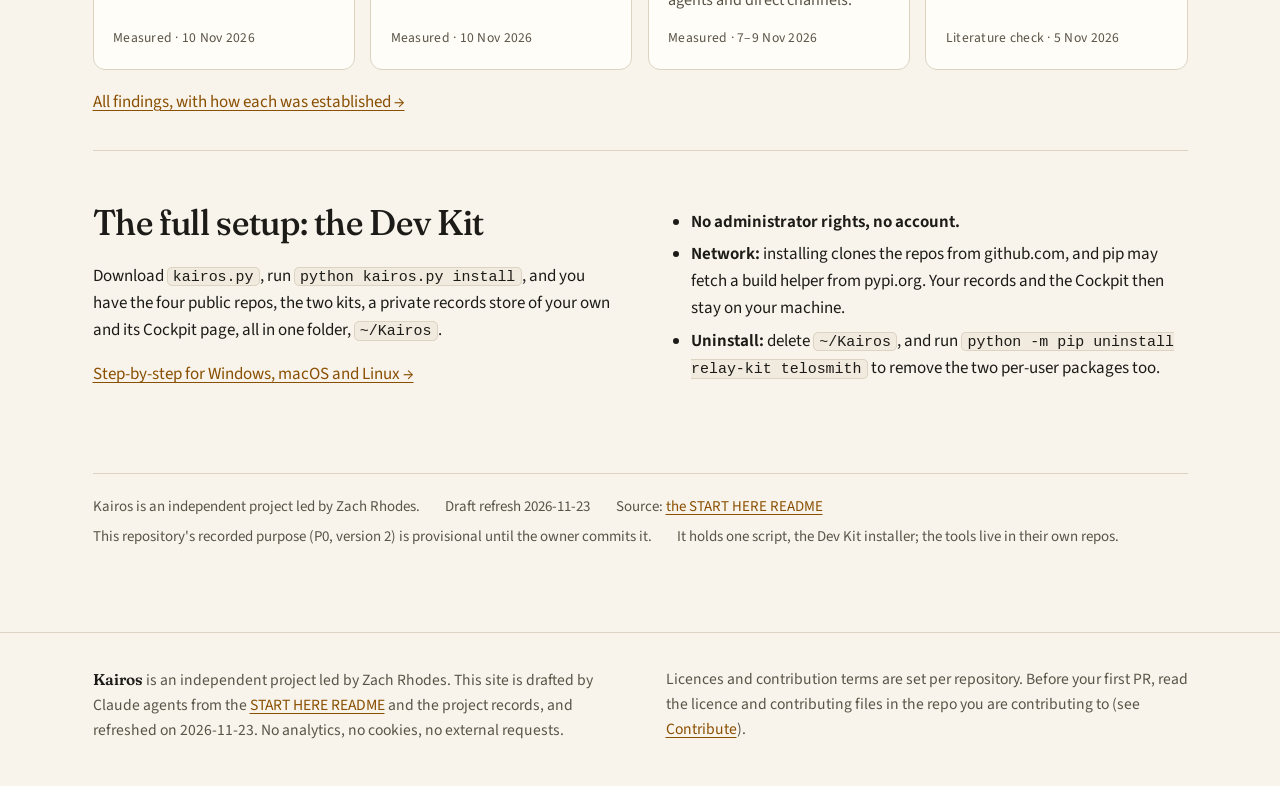
==== commit e77ae81f: "Site: lead with the Telosmith demo; Probe-001 from Home; About page; scope review, append-only and t" ====
--- a/docs/index.html
+++ b/docs/index.html
@@ -3,8 +3,8 @@
 <head>
 <meta charset="utf-8">
 <meta name="viewport" content="width=device-width, initial-scale=1">
-<title>Kairos: building Cognitive Augmentation</title>
-<meta name="description" content="Kairos is Zach Rhodes's AI/cognition work: tools, coordination and research to help people realise their intentions.">
+<title>Telosmith preview, from Kairos</title>
+<meta name="description" content="The tests passed. What did the change put in doubt? Telosmith names the requirements, claims and decisions a code change touched. Kairos is an independent project led by Zach Rhodes.">
 <link rel="preload" href="assets/fonts/fraunces.woff2" as="font" type="font/woff2" crossorigin>
 <link rel="icon" href="assets/favicon.svg" type="image/svg+xml">
 <link rel="stylesheet" href="site.css">
@@ -17,13 +17,15 @@
     <button class="nav-toggle" type="button" aria-expanded="false" aria-controls="site-nav">Menu</button>
     <nav class="site-nav" id="site-nav" aria-label="Site">
       <ul>
-        <li><a href="index.html" aria-current="page">Overview</a></li>
+        <li><a href="index.html" aria-current="page">Home</a></li>
+        <li><a href="demo.html">Telosmith demo</a></li>
         <li><a href="example.html">Example</a></li>
         <li><a href="tools.html">Tools</a></li>
         <li><a href="start.html">Contribute</a></li>
         <li><a href="how-we-work.html">How we work</a></li>
         <li><a href="findings.html">Findings</a></li>
         <li><a href="papers.html">Papers</a></li>
+        <li><a href="about.html">About</a></li>
       </ul>
     </nav>
     <button class="theme-toggle" type="button" aria-label="Theme: auto"></button>
@@ -33,36 +35,50 @@
 
 <section class="front" aria-labelledby="hero-title">
   <div class="copy">
-    <p class="eyebrow">Kairos &middot; We are building Cognitive Augmentation</p>
-    <h1 id="hero-title">Keep the reasoning attached to AI&#8209;assisted work.</h1>
-    <p class="lede">Tools, coordination and research to help people realise their intentions, starting with records that keep <em>why</em> something was built next to what was built, readable by people and AI agents alike.</p>
-    <p class="about">Zach Rhodes's AI/cognition work. Built for developers working with coding agents, analysts handed data they didn't make, and anyone running more than one AI assistant.</p>
+    <p class="eyebrow">Telosmith preview &middot; from Kairos</p>
+    <h1 id="hero-title">The tests passed. What did the change put in doubt?</h1>
+    <p class="lede">Telosmith keeps the reasons for your code in records beside it. When a change touches code a requirement depends on, it names that requirement, and the claims and decisions built on it, so you know what to re-check.</p>
+    <p class="about">For developers working with coding agents. Python 3.10+, standard library only, about five seconds to run the demo.</p>
     <nav aria-label="Where to start">
       <ul class="doors">
-        <li class="primary"><a href="example.html"><span class="door-title">See a worked example</span><span class="door-text">One real requirement, traced from purpose to code to the tests that check it.</span></a></li>
-        <li><a href="#tools"><span class="door-title">Browse the tools</span><span class="door-text">What each repo does and its current state.</span></a></li>
-        <li><a href="tools.html#devkit"><span class="door-title">Install the Dev Kit</span><span class="door-text">Four public repos and your own private records, in one folder.</span></a></li>
-        <li><a href="findings.html"><span class="door-title">Read the findings</span><span class="door-text">What we measured about our own work, mistakes included.</span></a></li>
+        <li class="primary"><a href="demo.html"><span class="door-title">See the Telosmith demo</span><span class="door-text">A one-line change, the passing check, Telosmith's real output, and what to inspect next.</span></a></li>
+        <li><a href="demo.html#run"><span class="door-title">Run it yourself</span><span class="door-text">Four commands from a pinned commit. Verified on Linux so far.</span></a></li>
+        <li><a href="#probe"><span class="door-title">What has been measured</span><span class="door-text">Our first controlled test found no improvement. Here's what it covered.</span></a></li>
+        <li><a href="tools.html#devkit"><span class="door-title">Install the Dev Kit</span><span class="door-text">The full setup: Telosmith plus three more public repos, in one folder.</span></a></li>
       </ul>
     </nav>
   </div>
   <aside class="preview" aria-labelledby="preview-title">
-    <p class="eyebrow" id="preview-title">From Telosmith's own records</p>
-    <p class="q"><code>aec append</code> refuses records that <code>aec check</code> would reject. Where did that rule come from, and what shows the code follows it?</p>
-    <ol class="chain">
-      <li class="step"><p class="step-kind">Purpose <span class="tag tag-ok">accepted</span></p><p>preserve why tools exist</p></li>
-      <li class="step"><p class="step-kind">Requirement <span class="tag">provisional</span></p><p>append refuses what check rejects</p></li>
-      <li class="step"><p class="step-kind">Code</p><p>three named functions</p></li>
-      <li class="step"><p class="step-kind">Claim <span class="tag">candidate</span></p><p>the code does what the requirement says</p></li>
-      <li class="step"><p class="step-kind">Evidence <span class="tag">candidate</span></p><p>tests written first, failing until the code existed</p></li>
-    </ol>
-    <p class="preview-note">Provisional and candidate: proposed by an agent, not yet accepted by the owner.</p>
-    <p class="more"><a href="example.html">Follow the whole chain &rarr;</a></p>
+    <p class="eyebrow" id="preview-title">From the demo, real output</p>
+    <p class="q">The change: <code>pct / 100</code> became <code>pct / 100.0</code> in <code>apply_discount</code>. The check still passes:</p>
+<pre><code>ok: apply_discount(10, 150) -&gt; 0.0</code></pre>
+    <p class="q">Telosmith, on the same commit:</p>
+<pre><code>[stale] R-1@1: Discounts never
+  make a price negative.
+[needs_review] C-1@1: Checkout
+  totals are never negative.
+[needs_review] D-1@1: Ship the
+  checkout with the never-negative
+  guarantee.</code></pre>
+    <p class="preview-note">A flag calls for review. It does not say the requirement was broken; here it wasn't.</p>
+    <p class="more"><a href="demo.html">The whole demo &rarr;</a></p>
   </aside>
 </section>
 
+<section class="band" id="probe" aria-labelledby="probe-title">
+  <h2 id="probe-title">What has been measured</h2>
+  <p>In Telosmith's first controlled test, <a href="https://github.com/eraevous/Telosmith/blob/main/docs/evaluations/probe-001-results.md">Probe-001</a> (1 November 2026), giving coding agents Telosmith's briefing <b>did not improve their results</b>, and it did not lower their cost. Its scope was narrow: 18 trials, three tasks on one repository, one AI model, and tasks a capable agent could solve with plain search. It doesn't settle the question either way; it is the first measurement, reported as it came out.</p>
+  <p class="more"><a href="findings.html">More findings, with how each was established &rarr;</a></p>
+</section>
+
+<section class="band" id="example-band" aria-labelledby="example-title">
+  <h2 id="example-title">A longer chain, from Telosmith's own records</h2>
+  <p>Telosmith keeps records about itself. One requirement, traced from purpose to code to the tests that check it, with each record's status shown: <b>committed</b> (accepted by the owner) or <b>provisional</b> and <b>candidate</b> (proposed by an agent, not yet accepted).</p>
+  <p class="more"><a href="example.html">Follow the worked example &rarr;</a></p>
+</section>
+
 <section class="band" id="tools" aria-labelledby="tools-title">
-  <h2 id="tools-title">The tools</h2>
+  <h2 id="tools-title">Telosmith and the other Kairos tools</h2>
   <p class="lede-small">The projects that build these are the <b>Foundry</b>; its core tooling, the <b>Forge</b>, is what every Kairos repository leans on.</p>
   <div class="split">
     <div>
@@ -114,33 +130,8 @@
   </div>
 </section>
 
-<section class="band" aria-labelledby="problem">
-  <div class="split">
-    <div>
-      <h2 id="problem">What this is for</h2>
-      <p>Kairos is Zach Rhodes's umbrella for his AI/cognition work: a set of tools, the operating environment that coordinates the people and AI agents who build them, and the research behind both.</p>
-      <p>Powerful AI tools let one person do work that used to need a team. The systems coordinating that work usually hide:</p>
-      <ul>
-        <li>what was decided,</li>
-        <li>why, and on what evidence,</li>
-        <li>whether a later change quietly broke an earlier conclusion.</li>
-      </ul>
-      <p>Kairos is an attempt to keep those things attached to the work, in records a stranger can audit later, and to find out, by measurement rather than assertion, whether doing so makes a person more capable or just busier.</p>
-      <p class="aside">The guiding line is the owner's. What Cognitive Augmentation means in full is still being written; until then every repo is judged by one question: does it increase a person's capacity to realise their intentions?</p>
-    </div>
-    <div>
-      <h2>Three ideas recur in every repo</h2>
-      <ul class="ideas">
-        <li><b>The reason stays attached to the thing.</b> Purposes, requirements, claims, decisions and objections are records that link to code and to each other, append-only.</li>
-        <li><b>Information crosses freely; authority never crosses implicitly.</b> Agents read everything and propose anything. Only the owner accepts.</li>
-        <li><b>Count and ask; never fabricate meaning.</b> Every claim carries how it was established (measured, inferred, declared), and tools refuse to compute what the data cannot support.</li>
-      </ul>
-    </div>
-  </div>
-</section>
-
 <section class="band" aria-labelledby="findings">
-  <h2 id="findings">We measure our own work</h2>
+  <h2 id="findings">Other findings</h2>
   <p class="lede-small">These show that Kairos measures itself and reports what it finds, including its own mistakes. They don't yet show that it improves outcomes. Numbers are as measured on the dates shown.</p>
   <ul class="highlights">
     <li><a href="findings.html#ontology"><span class="num">~11%</span><span class="hl-text">of Telosmith's own record links break its documented vocabulary, and no check notices. <b>In progress:</b> making the vocabulary load-bearing, so misuse is flagged automatically.</span><span class="hl-meta">Measured &middot; 10 Nov 2026</span></a></li>
@@ -154,7 +145,7 @@
 <section class="band" aria-labelledby="devkit-title">
   <div class="split">
     <div>
-      <h2 id="devkit-title">Install the Dev Kit</h2>
+      <h2 id="devkit-title">The full setup: the Dev Kit</h2>
       <p>Download <code>kairos.py</code>, run <code>python kairos.py install</code>, and you have the four public repos, the two kits, a private records store of your own and its Cockpit page, all in one folder, <code>~/Kairos</code>.</p>
       <p><a href="tools.html#devkit">Step-by-step for Windows, macOS and Linux &rarr;</a></p>
     </div>
@@ -169,7 +160,8 @@
 </section>
 
 <p class="status-strip" aria-label="Site status">
-  <span>Refreshed 2026-11-18</span>
+  <span>Kairos is an independent project led by Zach Rhodes.</span>
+  <span>Draft refresh 2026-11-23</span>
   <span>Source: <a href="https://github.com/eraevous/kairos/blob/main/README.md">the START HERE README</a></span>
   <span>This repository's recorded purpose (P0, version 2) is provisional until the owner commits it.</span>
   <span>It holds one script, the Dev Kit installer; the tools live in their own repos.</span>
@@ -179,7 +171,7 @@
 
 <footer class="site-footer">
   <div class="inner">
-    <p><span class="name">Kairos</span> is Zach Rhodes's project. This site is drafted by Claude agents from the <a href="https://github.com/eraevous/kairos/blob/main/README.md">START HERE README</a> and the project records, and refreshed on 2026-11-18. No analytics, no cookies, no external requests.</p>
+    <p><span class="name">Kairos</span> is an independent project led by Zach Rhodes. This site is drafted by Claude agents from the <a href="https://github.com/eraevous/kairos/blob/main/README.md">START HERE README</a> and the project records, and refreshed on 2026-11-23. No analytics, no cookies, no external requests.</p>
     <p>Licences and contribution terms are set per repository. Before your first PR, read the licence and contributing files in the repo you are contributing to (see <a href="start.html#cla">Contribute</a>).</p>
   </div>
 </footer>
--- a/docs/site.css
+++ b/docs/site.css
@@ -411,6 +411,7 @@
 .preview .step { padding-bottom: .65rem; }
 .preview .step p { margin: 0; font-size: .95rem; color: var(--mute); }
 .preview .step-kind { font-size: 1rem; color: var(--ink); }
+.preview pre { font-size: .8rem; margin: 0 0 .9rem; }
 .preview .more { margin: .4rem 0 0; font-weight: 600; }
 
 /* front page: plain list of the tools beside the map */
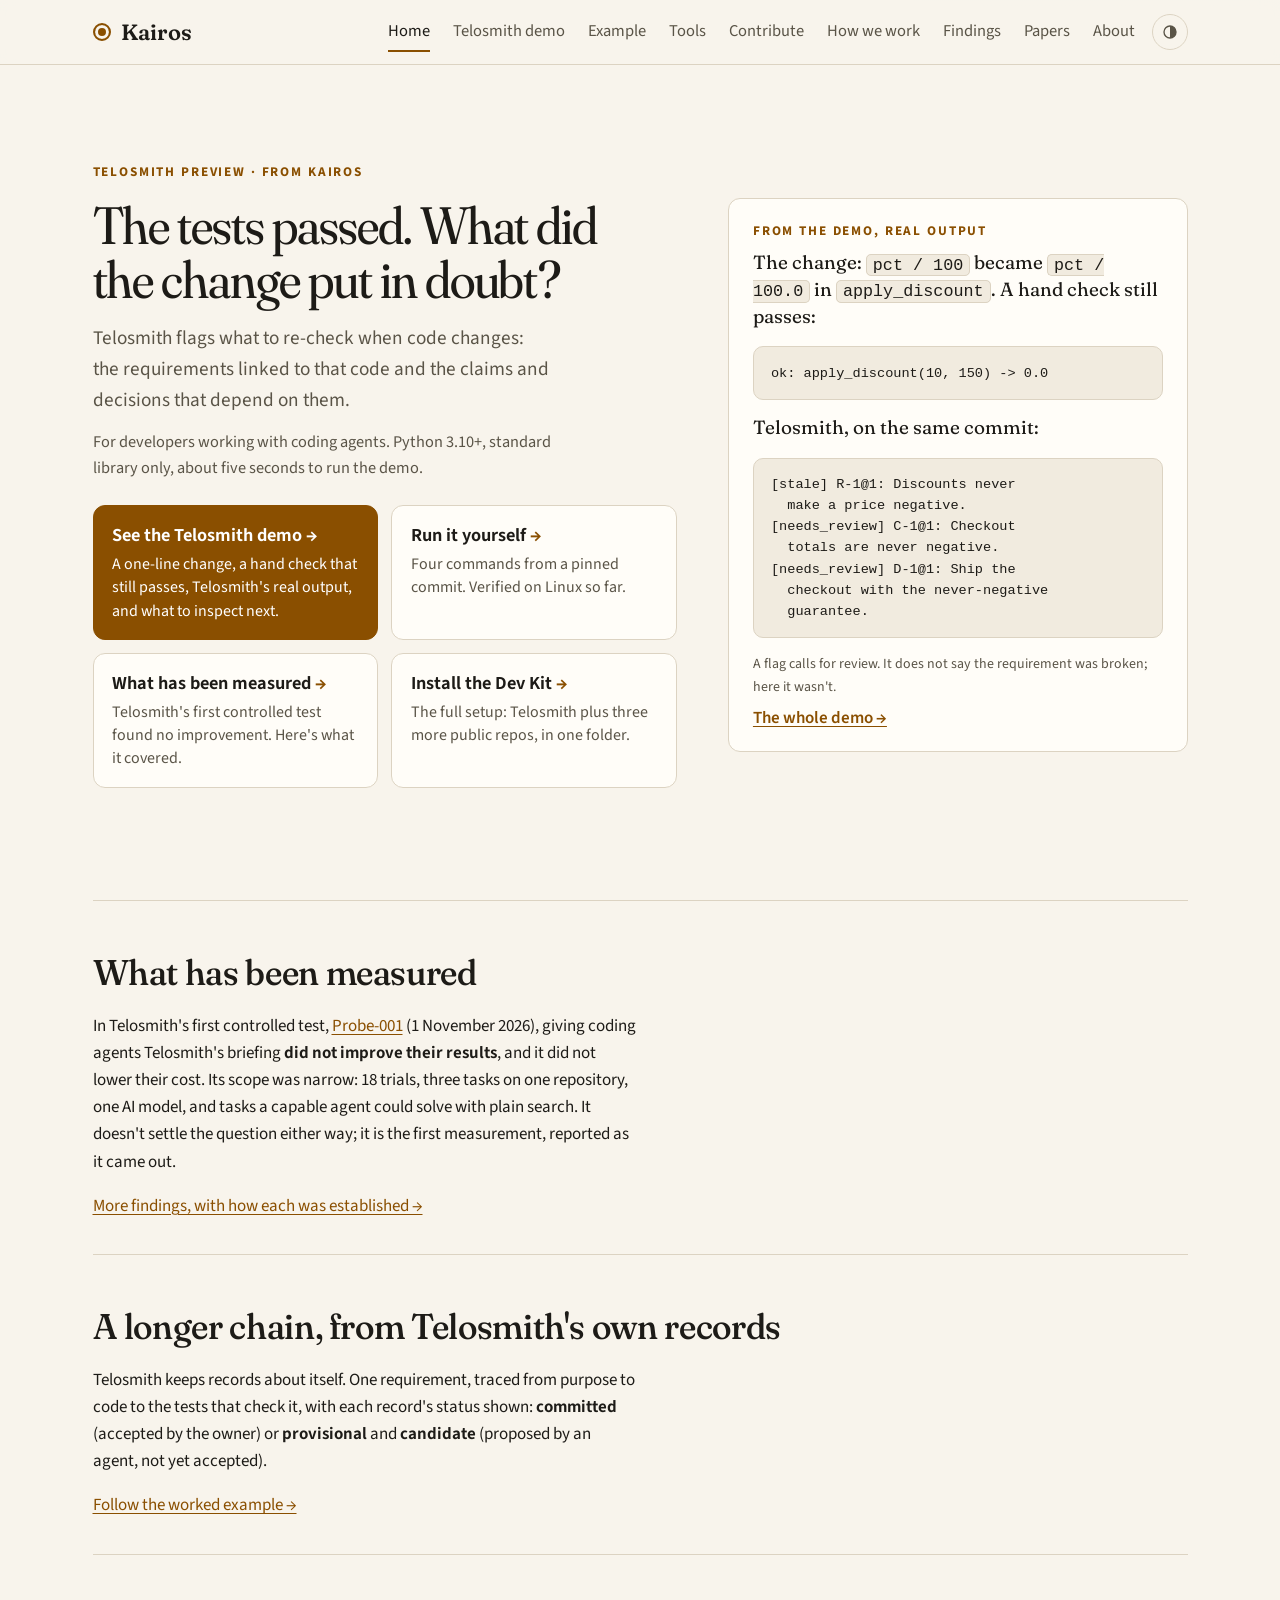
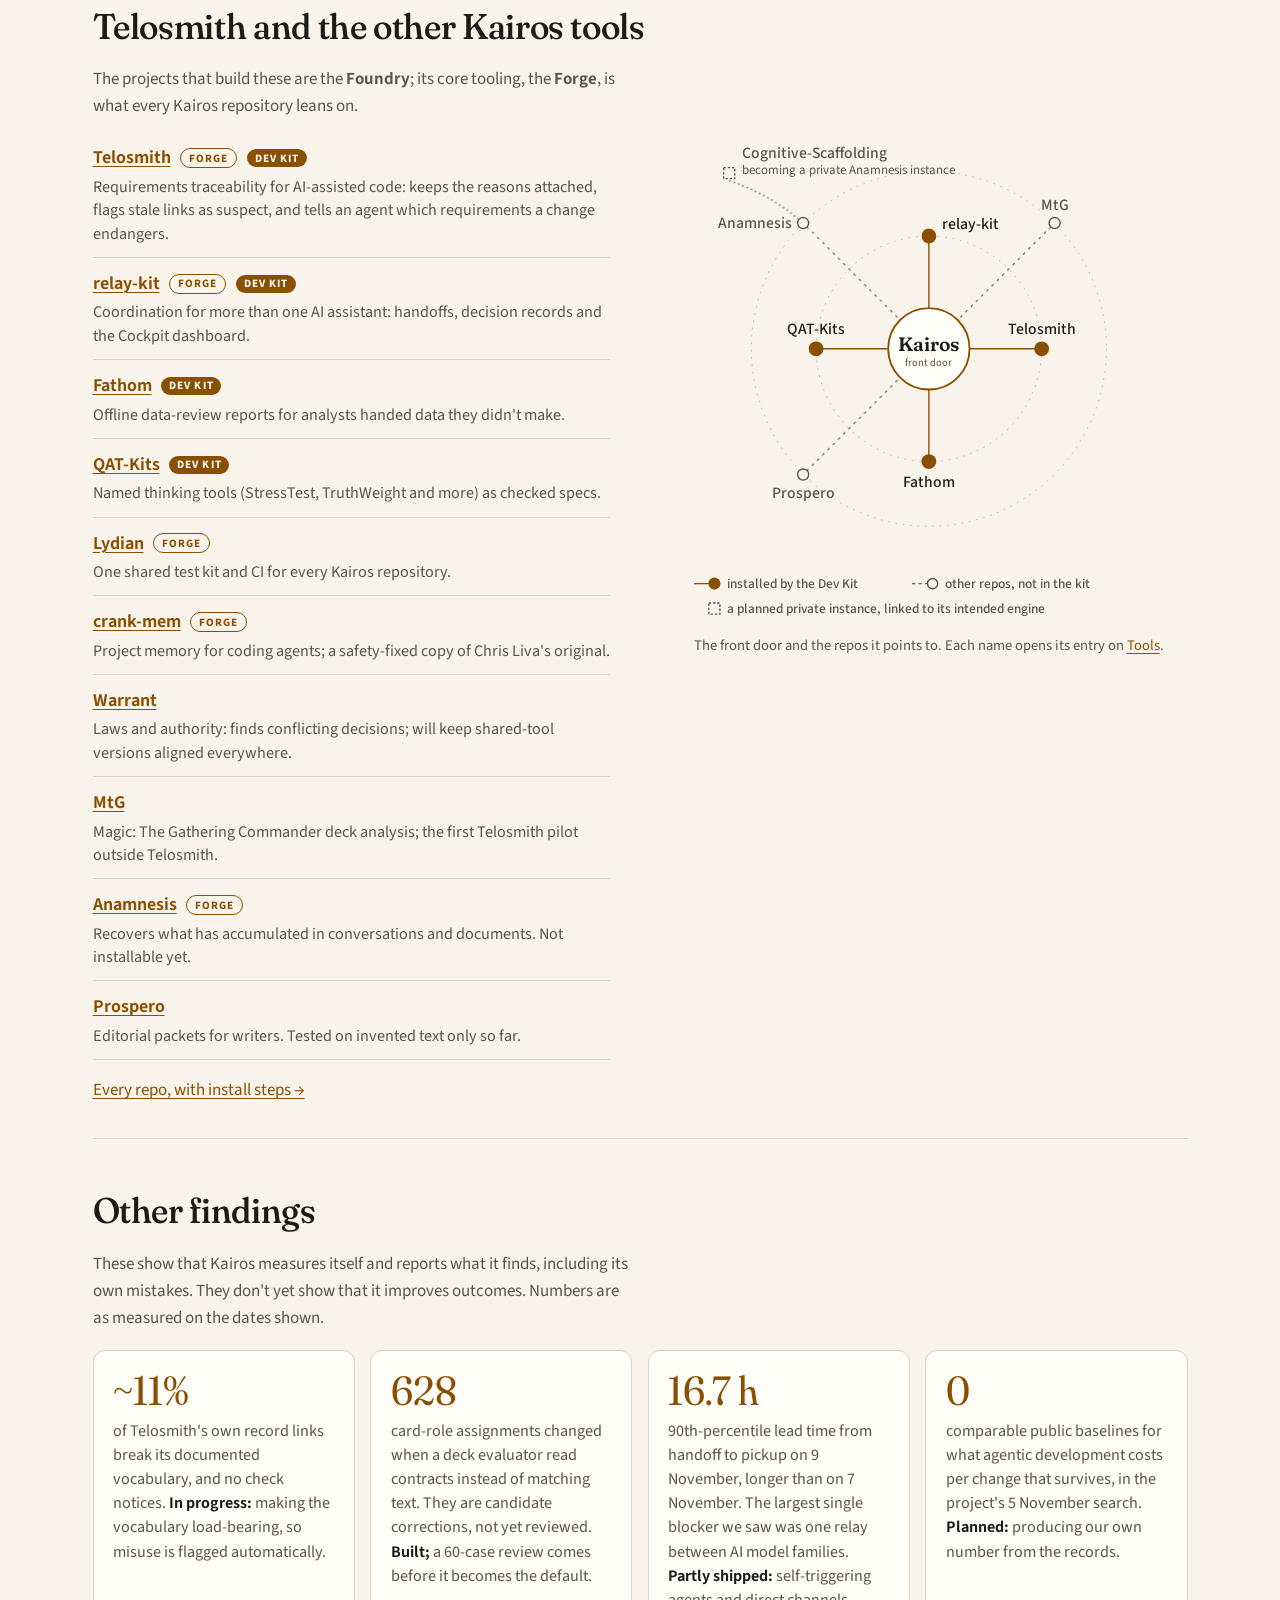
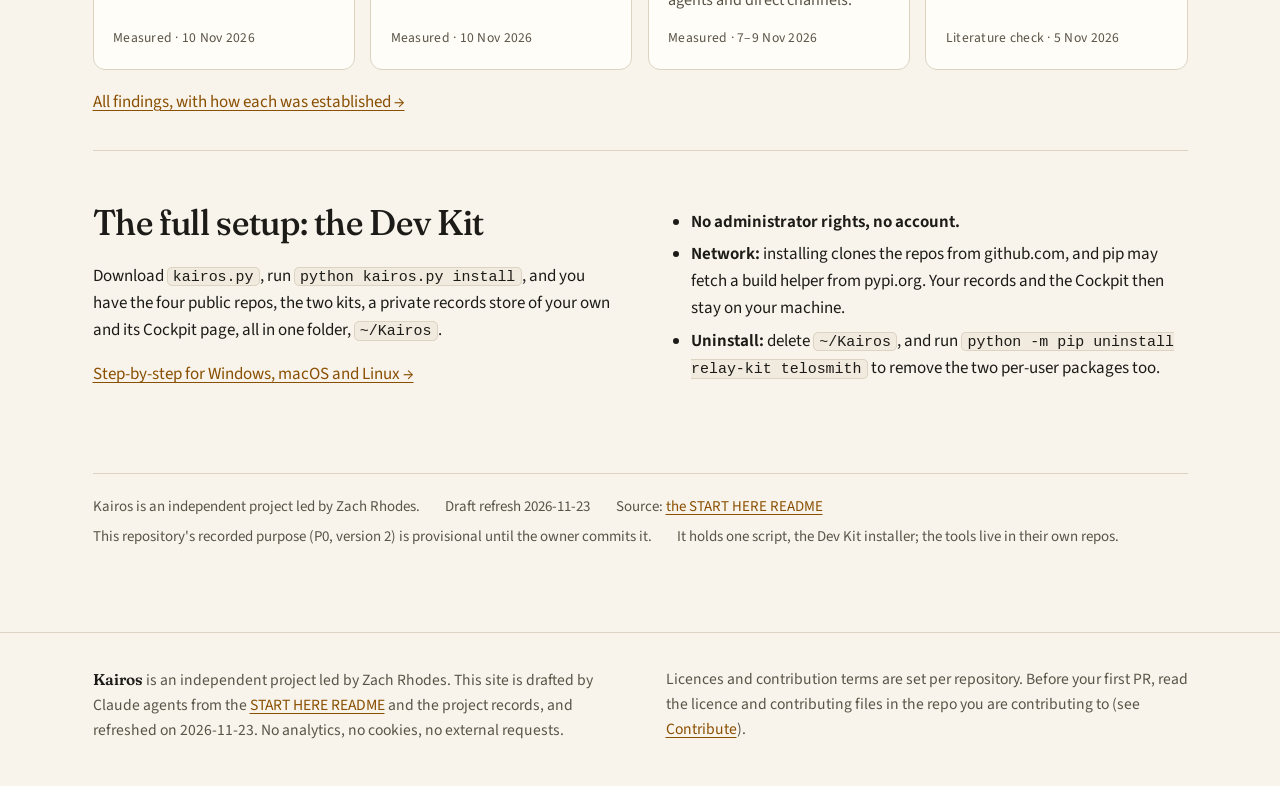
==== commit 99511a0d: "Apply Zach's copy calls: About heading, hero lede, hand-check wording, named actors in rules Co-Auth" ====
--- a/docs/index.html
+++ b/docs/index.html
@@ -37,20 +37,20 @@
   <div class="copy">
     <p class="eyebrow">Telosmith preview &middot; from Kairos</p>
     <h1 id="hero-title">The tests passed. What did the change put in doubt?</h1>
-    <p class="lede">Telosmith keeps the reasons for your code in records beside it. When a change touches code a requirement depends on, it names that requirement, and the claims and decisions built on it, so you know what to re-check.</p>
+    <p class="lede">Telosmith flags what to re-check when code changes: the requirements linked to that code and the claims and decisions that depend on them.</p>
     <p class="about">For developers working with coding agents. Python 3.10+, standard library only, about five seconds to run the demo.</p>
     <nav aria-label="Where to start">
       <ul class="doors">
-        <li class="primary"><a href="demo.html"><span class="door-title">See the Telosmith demo</span><span class="door-text">A one-line change, the passing check, Telosmith's real output, and what to inspect next.</span></a></li>
+        <li class="primary"><a href="demo.html"><span class="door-title">See the Telosmith demo</span><span class="door-text">A one-line change, a hand check that still passes, Telosmith's real output, and what to inspect next.</span></a></li>
         <li><a href="demo.html#run"><span class="door-title">Run it yourself</span><span class="door-text">Four commands from a pinned commit. Verified on Linux so far.</span></a></li>
-        <li><a href="#probe"><span class="door-title">What has been measured</span><span class="door-text">Our first controlled test found no improvement. Here's what it covered.</span></a></li>
+        <li><a href="#probe"><span class="door-title">What has been measured</span><span class="door-text">Telosmith's first controlled test found no improvement. Here's what it covered.</span></a></li>
         <li><a href="tools.html#devkit"><span class="door-title">Install the Dev Kit</span><span class="door-text">The full setup: Telosmith plus three more public repos, in one folder.</span></a></li>
       </ul>
     </nav>
   </div>
   <aside class="preview" aria-labelledby="preview-title">
     <p class="eyebrow" id="preview-title">From the demo, real output</p>
-    <p class="q">The change: <code>pct / 100</code> became <code>pct / 100.0</code> in <code>apply_discount</code>. The check still passes:</p>
+    <p class="q">The change: <code>pct / 100</code> became <code>pct / 100.0</code> in <code>apply_discount</code>. A hand check still passes:</p>
 <pre><code>ok: apply_discount(10, 150) -&gt; 0.0</code></pre>
     <p class="q">Telosmith, on the same commit:</p>
 <pre><code>[stale] R-1@1: Discounts never
